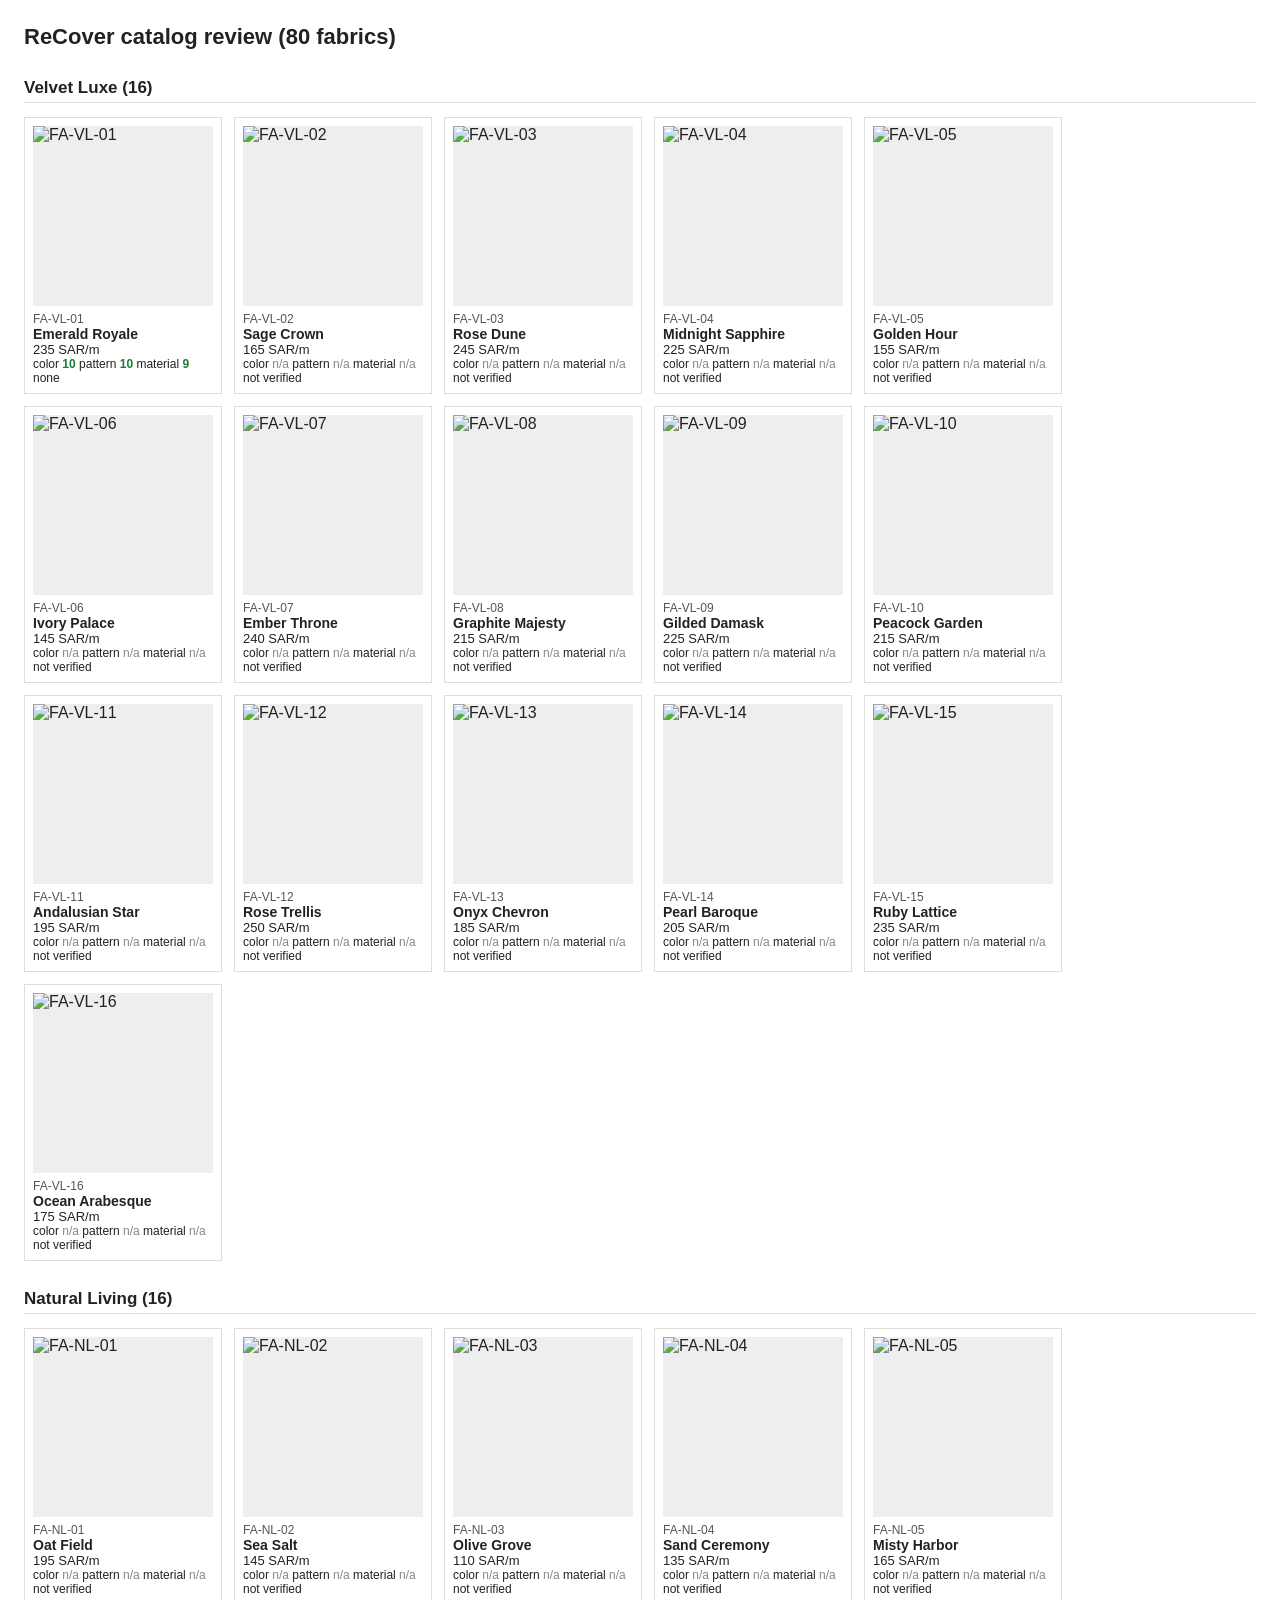
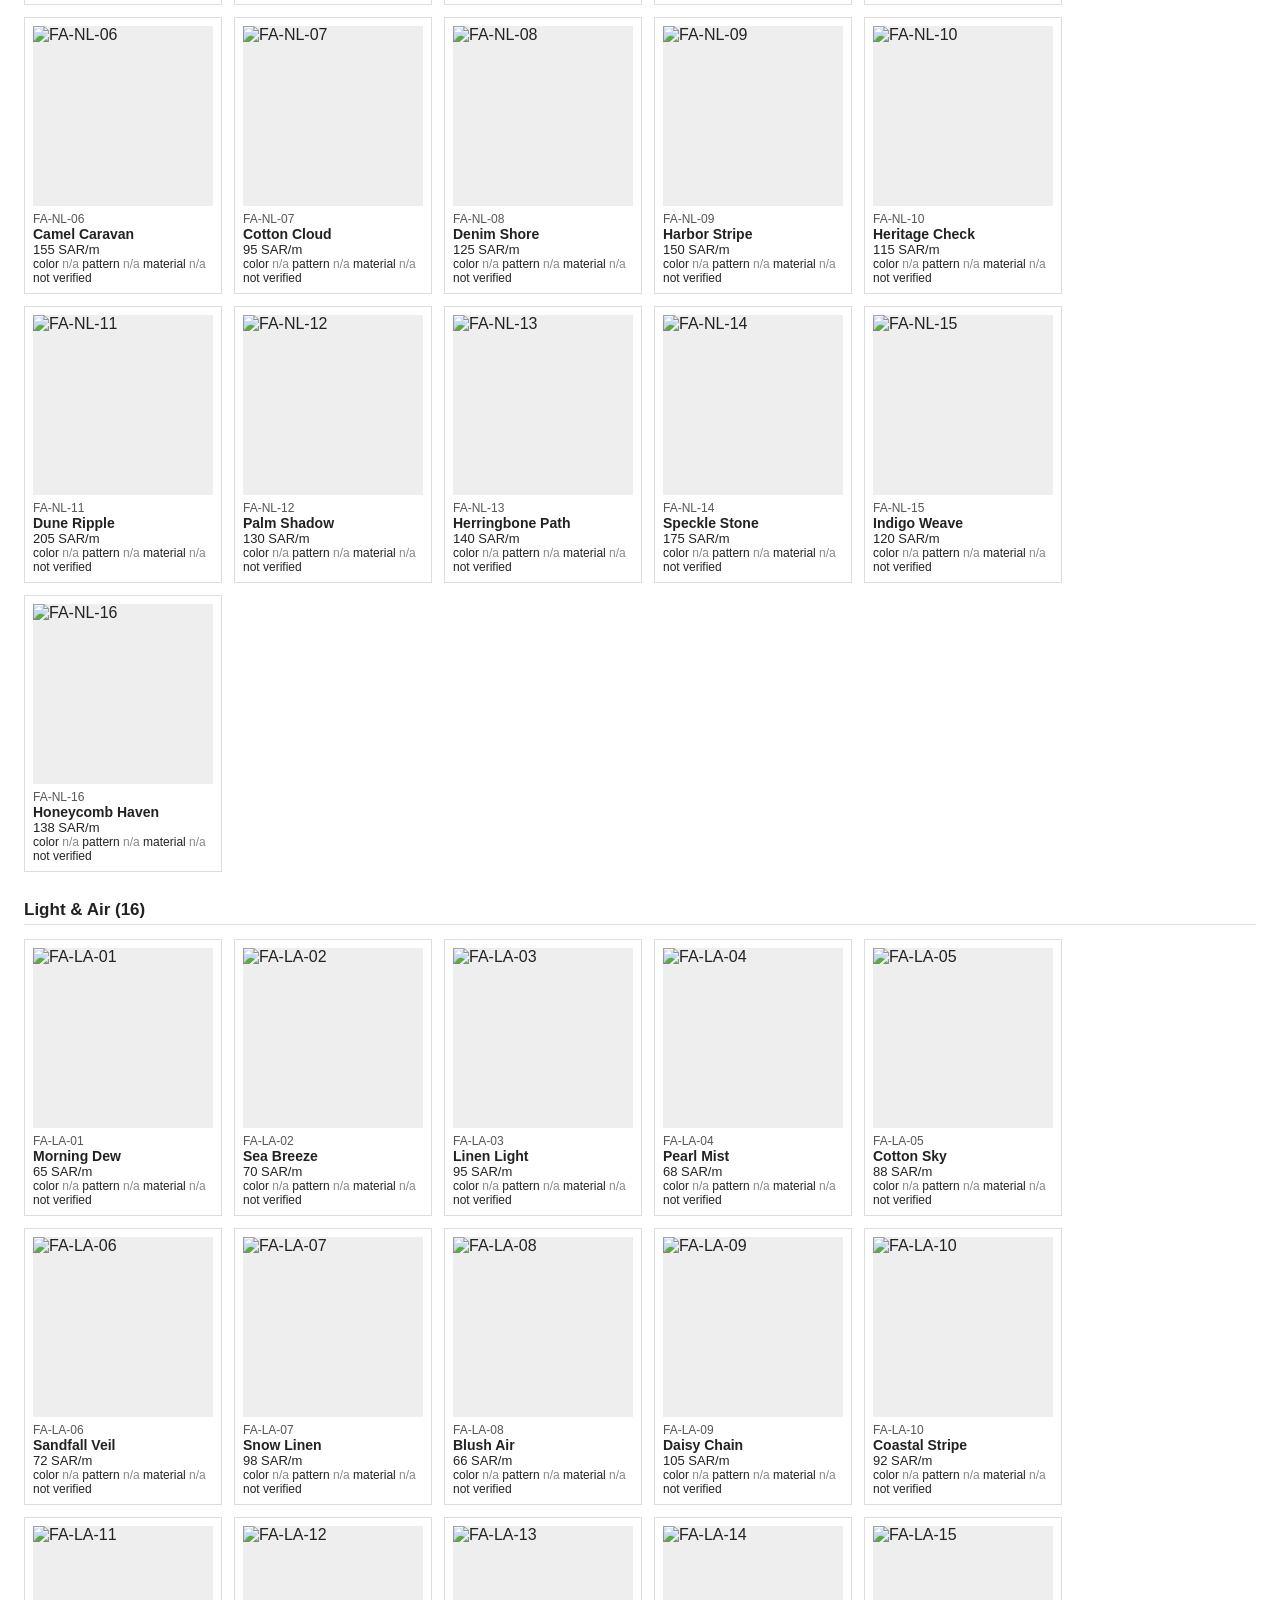
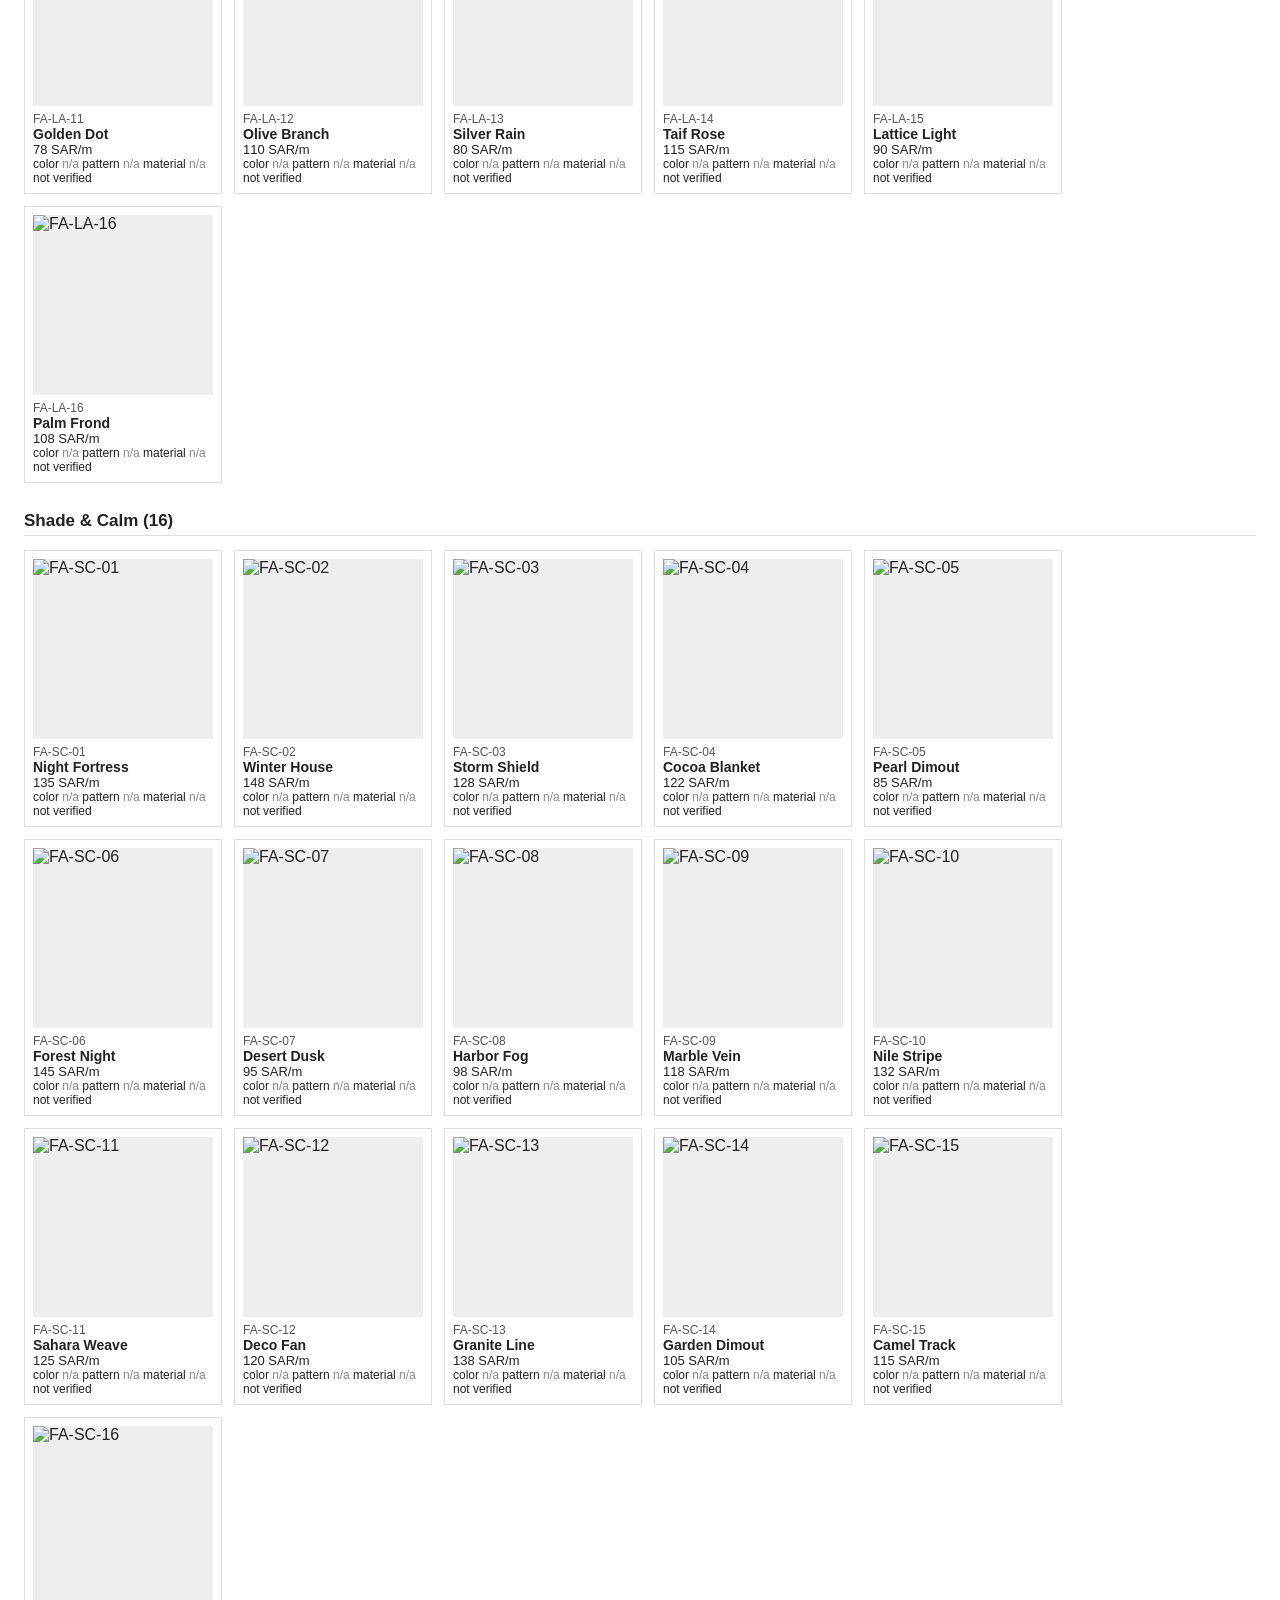
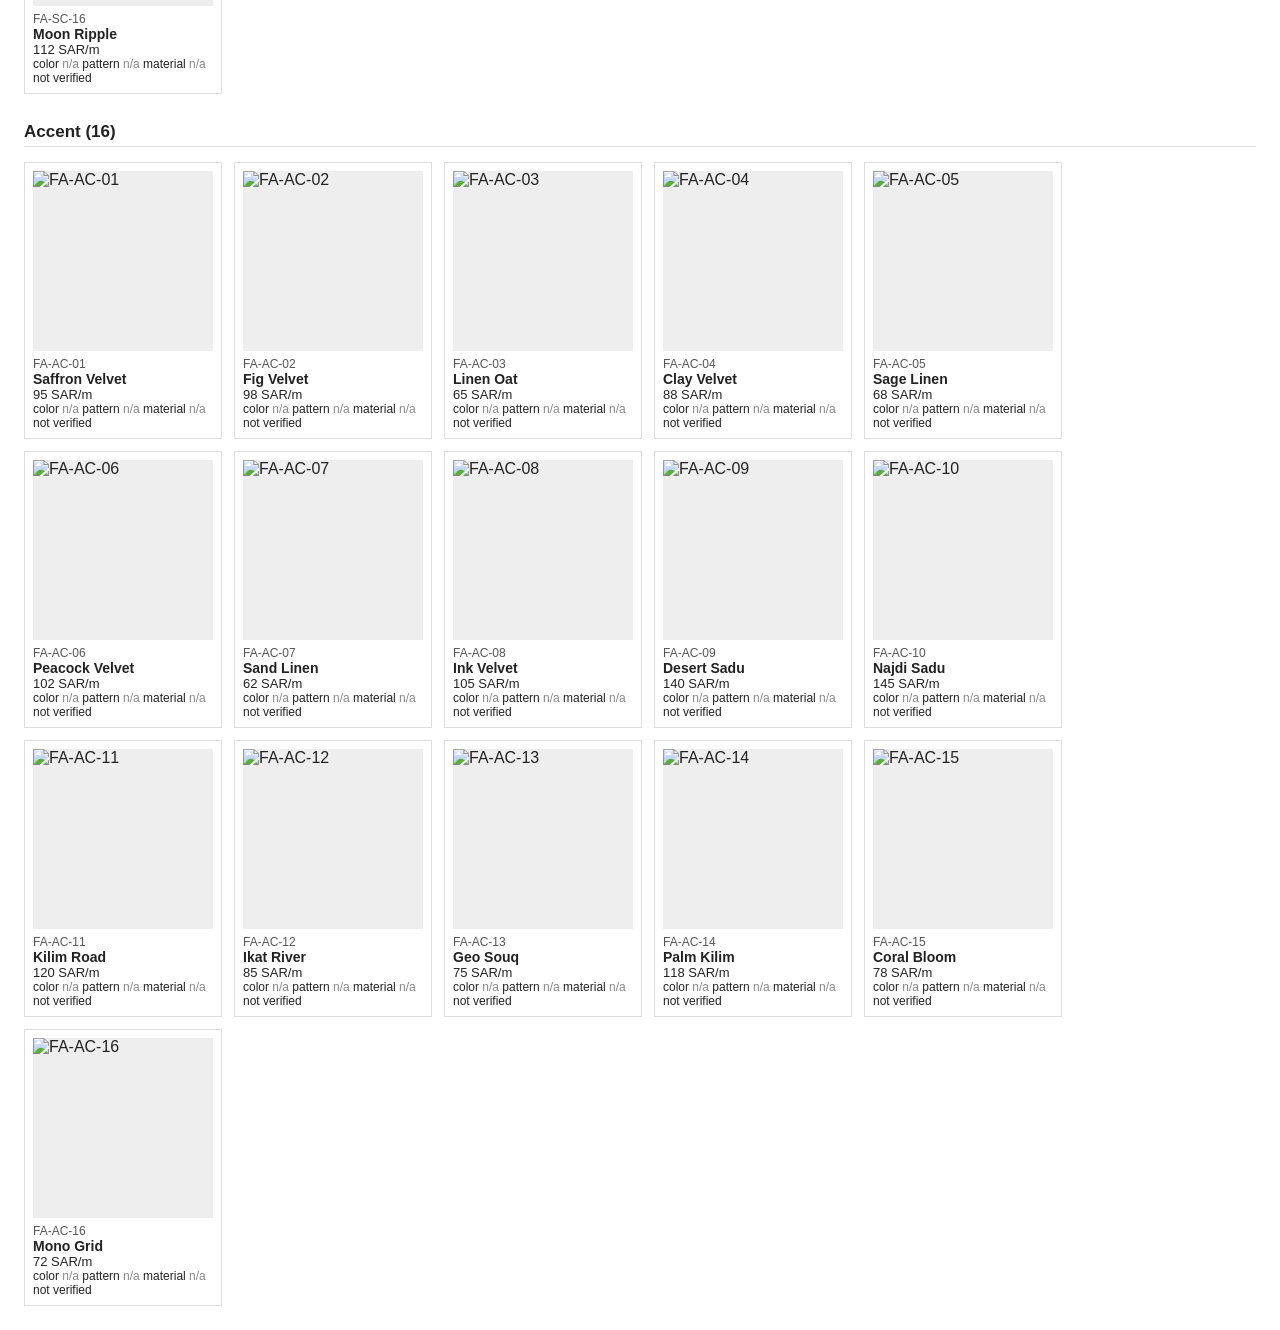
==== data/contact_sheet.html @ 7e156395 "Link catalog images, add verifier and contact sheet" ====
<!DOCTYPE html>
<html lang="en">
<head>
<meta charset="utf-8">
<title>ReCover catalog review</title>
<style>
body{font-family:-apple-system,Segoe UI,Helvetica,Arial,sans-serif;margin:24px;color:#222;background:#fff}
h1{font-size:22px}h2{font-size:17px;margin-top:28px;border-bottom:1px solid #ddd;padding-bottom:4px}
.grid{display:flex;flex-wrap:wrap;gap:12px}
.card{width:180px;border:1px solid #ddd;padding:8px}
.card img{width:100%;aspect-ratio:1;object-fit:cover;display:block;background:#eee}
.code{font-size:12px;color:#555;margin-top:6px}
.name{font-size:14px;font-weight:600}
.price{font-size:13px}
.scores{font-size:12px}
.ok{color:#1a7f37;font-weight:700}
.low{color:#b42318;font-weight:700}
.na{color:#888}
</style>
</head>
<body>
<h1>ReCover catalog review (80 fabrics)</h1>
<h2>Velvet Luxe (16)</h2>
<div class="grid">
<div class="card"><img src="catalog/FA-VL-01.jpg" alt="FA-VL-01" loading="lazy"><div class="code">FA-VL-01</div><div class="name">Emerald Royale</div><div class="price">235 SAR/m</div><div class="scores">color <span class="ok">10</span> pattern <span class="ok">10</span> material <span class="ok">9</span></div><div class="scores">none</div></div>
<div class="card"><img src="catalog/FA-VL-02.jpg" alt="FA-VL-02" loading="lazy"><div class="code">FA-VL-02</div><div class="name">Sage Crown</div><div class="price">165 SAR/m</div><div class="scores">color <span class="na">n/a</span> pattern <span class="na">n/a</span> material <span class="na">n/a</span></div><div class="scores">not verified</div></div>
<div class="card"><img src="catalog/FA-VL-03.jpg" alt="FA-VL-03" loading="lazy"><div class="code">FA-VL-03</div><div class="name">Rose Dune</div><div class="price">245 SAR/m</div><div class="scores">color <span class="na">n/a</span> pattern <span class="na">n/a</span> material <span class="na">n/a</span></div><div class="scores">not verified</div></div>
<div class="card"><img src="catalog/FA-VL-04.jpg" alt="FA-VL-04" loading="lazy"><div class="code">FA-VL-04</div><div class="name">Midnight Sapphire</div><div class="price">225 SAR/m</div><div class="scores">color <span class="na">n/a</span> pattern <span class="na">n/a</span> material <span class="na">n/a</span></div><div class="scores">not verified</div></div>
<div class="card"><img src="catalog/FA-VL-05.jpg" alt="FA-VL-05" loading="lazy"><div class="code">FA-VL-05</div><div class="name">Golden Hour</div><div class="price">155 SAR/m</div><div class="scores">color <span class="na">n/a</span> pattern <span class="na">n/a</span> material <span class="na">n/a</span></div><div class="scores">not verified</div></div>
<div class="card"><img src="catalog/FA-VL-06.jpg" alt="FA-VL-06" loading="lazy"><div class="code">FA-VL-06</div><div class="name">Ivory Palace</div><div class="price">145 SAR/m</div><div class="scores">color <span class="na">n/a</span> pattern <span class="na">n/a</span> material <span class="na">n/a</span></div><div class="scores">not verified</div></div>
<div class="card"><img src="catalog/FA-VL-07.jpg" alt="FA-VL-07" loading="lazy"><div class="code">FA-VL-07</div><div class="name">Ember Throne</div><div class="price">240 SAR/m</div><div class="scores">color <span class="na">n/a</span> pattern <span class="na">n/a</span> material <span class="na">n/a</span></div><div class="scores">not verified</div></div>
<div class="card"><img src="catalog/FA-VL-08.jpg" alt="FA-VL-08" loading="lazy"><div class="code">FA-VL-08</div><div class="name">Graphite Majesty</div><div class="price">215 SAR/m</div><div class="scores">color <span class="na">n/a</span> pattern <span class="na">n/a</span> material <span class="na">n/a</span></div><div class="scores">not verified</div></div>
<div class="card"><img src="catalog/FA-VL-09.jpg" alt="FA-VL-09" loading="lazy"><div class="code">FA-VL-09</div><div class="name">Gilded Damask</div><div class="price">225 SAR/m</div><div class="scores">color <span class="na">n/a</span> pattern <span class="na">n/a</span> material <span class="na">n/a</span></div><div class="scores">not verified</div></div>
<div class="card"><img src="catalog/FA-VL-10.jpg" alt="FA-VL-10" loading="lazy"><div class="code">FA-VL-10</div><div class="name">Peacock Garden</div><div class="price">215 SAR/m</div><div class="scores">color <span class="na">n/a</span> pattern <span class="na">n/a</span> material <span class="na">n/a</span></div><div class="scores">not verified</div></div>
<div class="card"><img src="catalog/FA-VL-11.jpg" alt="FA-VL-11" loading="lazy"><div class="code">FA-VL-11</div><div class="name">Andalusian Star</div><div class="price">195 SAR/m</div><div class="scores">color <span class="na">n/a</span> pattern <span class="na">n/a</span> material <span class="na">n/a</span></div><div class="scores">not verified</div></div>
<div class="card"><img src="catalog/FA-VL-12.jpg" alt="FA-VL-12" loading="lazy"><div class="code">FA-VL-12</div><div class="name">Rose Trellis</div><div class="price">250 SAR/m</div><div class="scores">color <span class="na">n/a</span> pattern <span class="na">n/a</span> material <span class="na">n/a</span></div><div class="scores">not verified</div></div>
<div class="card"><img src="catalog/FA-VL-13.jpg" alt="FA-VL-13" loading="lazy"><div class="code">FA-VL-13</div><div class="name">Onyx Chevron</div><div class="price">185 SAR/m</div><div class="scores">color <span class="na">n/a</span> pattern <span class="na">n/a</span> material <span class="na">n/a</span></div><div class="scores">not verified</div></div>
<div class="card"><img src="catalog/FA-VL-14.jpg" alt="FA-VL-14" loading="lazy"><div class="code">FA-VL-14</div><div class="name">Pearl Baroque</div><div class="price">205 SAR/m</div><div class="scores">color <span class="na">n/a</span> pattern <span class="na">n/a</span> material <span class="na">n/a</span></div><div class="scores">not verified</div></div>
<div class="card"><img src="catalog/FA-VL-15.jpg" alt="FA-VL-15" loading="lazy"><div class="code">FA-VL-15</div><div class="name">Ruby Lattice</div><div class="price">235 SAR/m</div><div class="scores">color <span class="na">n/a</span> pattern <span class="na">n/a</span> material <span class="na">n/a</span></div><div class="scores">not verified</div></div>
<div class="card"><img src="catalog/FA-VL-16.jpg" alt="FA-VL-16" loading="lazy"><div class="code">FA-VL-16</div><div class="name">Ocean Arabesque</div><div class="price">175 SAR/m</div><div class="scores">color <span class="na">n/a</span> pattern <span class="na">n/a</span> material <span class="na">n/a</span></div><div class="scores">not verified</div></div>
</div>
<h2>Natural Living (16)</h2>
<div class="grid">
<div class="card"><img src="catalog/FA-NL-01.jpg" alt="FA-NL-01" loading="lazy"><div class="code">FA-NL-01</div><div class="name">Oat Field</div><div class="price">195 SAR/m</div><div class="scores">color <span class="na">n/a</span> pattern <span class="na">n/a</span> material <span class="na">n/a</span></div><div class="scores">not verified</div></div>
<div class="card"><img src="catalog/FA-NL-02.jpg" alt="FA-NL-02" loading="lazy"><div class="code">FA-NL-02</div><div class="name">Sea Salt</div><div class="price">145 SAR/m</div><div class="scores">color <span class="na">n/a</span> pattern <span class="na">n/a</span> material <span class="na">n/a</span></div><div class="scores">not verified</div></div>
<div class="card"><img src="catalog/FA-NL-03.jpg" alt="FA-NL-03" loading="lazy"><div class="code">FA-NL-03</div><div class="name">Olive Grove</div><div class="price">110 SAR/m</div><div class="scores">color <span class="na">n/a</span> pattern <span class="na">n/a</span> material <span class="na">n/a</span></div><div class="scores">not verified</div></div>
<div class="card"><img src="catalog/FA-NL-04.jpg" alt="FA-NL-04" loading="lazy"><div class="code">FA-NL-04</div><div class="name">Sand Ceremony</div><div class="price">135 SAR/m</div><div class="scores">color <span class="na">n/a</span> pattern <span class="na">n/a</span> material <span class="na">n/a</span></div><div class="scores">not verified</div></div>
<div class="card"><img src="catalog/FA-NL-05.jpg" alt="FA-NL-05" loading="lazy"><div class="code">FA-NL-05</div><div class="name">Misty Harbor</div><div class="price">165 SAR/m</div><div class="scores">color <span class="na">n/a</span> pattern <span class="na">n/a</span> material <span class="na">n/a</span></div><div class="scores">not verified</div></div>
<div class="card"><img src="catalog/FA-NL-06.jpg" alt="FA-NL-06" loading="lazy"><div class="code">FA-NL-06</div><div class="name">Camel Caravan</div><div class="price">155 SAR/m</div><div class="scores">color <span class="na">n/a</span> pattern <span class="na">n/a</span> material <span class="na">n/a</span></div><div class="scores">not verified</div></div>
<div class="card"><img src="catalog/FA-NL-07.jpg" alt="FA-NL-07" loading="lazy"><div class="code">FA-NL-07</div><div class="name">Cotton Cloud</div><div class="price">95 SAR/m</div><div class="scores">color <span class="na">n/a</span> pattern <span class="na">n/a</span> material <span class="na">n/a</span></div><div class="scores">not verified</div></div>
<div class="card"><img src="catalog/FA-NL-08.jpg" alt="FA-NL-08" loading="lazy"><div class="code">FA-NL-08</div><div class="name">Denim Shore</div><div class="price">125 SAR/m</div><div class="scores">color <span class="na">n/a</span> pattern <span class="na">n/a</span> material <span class="na">n/a</span></div><div class="scores">not verified</div></div>
<div class="card"><img src="catalog/FA-NL-09.jpg" alt="FA-NL-09" loading="lazy"><div class="code">FA-NL-09</div><div class="name">Harbor Stripe</div><div class="price">150 SAR/m</div><div class="scores">color <span class="na">n/a</span> pattern <span class="na">n/a</span> material <span class="na">n/a</span></div><div class="scores">not verified</div></div>
<div class="card"><img src="catalog/FA-NL-10.jpg" alt="FA-NL-10" loading="lazy"><div class="code">FA-NL-10</div><div class="name">Heritage Check</div><div class="price">115 SAR/m</div><div class="scores">color <span class="na">n/a</span> pattern <span class="na">n/a</span> material <span class="na">n/a</span></div><div class="scores">not verified</div></div>
<div class="card"><img src="catalog/FA-NL-11.jpg" alt="FA-NL-11" loading="lazy"><div class="code">FA-NL-11</div><div class="name">Dune Ripple</div><div class="price">205 SAR/m</div><div class="scores">color <span class="na">n/a</span> pattern <span class="na">n/a</span> material <span class="na">n/a</span></div><div class="scores">not verified</div></div>
<div class="card"><img src="catalog/FA-NL-12.jpg" alt="FA-NL-12" loading="lazy"><div class="code">FA-NL-12</div><div class="name">Palm Shadow</div><div class="price">130 SAR/m</div><div class="scores">color <span class="na">n/a</span> pattern <span class="na">n/a</span> material <span class="na">n/a</span></div><div class="scores">not verified</div></div>
<div class="card"><img src="catalog/FA-NL-13.jpg" alt="FA-NL-13" loading="lazy"><div class="code">FA-NL-13</div><div class="name">Herringbone Path</div><div class="price">140 SAR/m</div><div class="scores">color <span class="na">n/a</span> pattern <span class="na">n/a</span> material <span class="na">n/a</span></div><div class="scores">not verified</div></div>
<div class="card"><img src="catalog/FA-NL-14.jpg" alt="FA-NL-14" loading="lazy"><div class="code">FA-NL-14</div><div class="name">Speckle Stone</div><div class="price">175 SAR/m</div><div class="scores">color <span class="na">n/a</span> pattern <span class="na">n/a</span> material <span class="na">n/a</span></div><div class="scores">not verified</div></div>
<div class="card"><img src="catalog/FA-NL-15.jpg" alt="FA-NL-15" loading="lazy"><div class="code">FA-NL-15</div><div class="name">Indigo Weave</div><div class="price">120 SAR/m</div><div class="scores">color <span class="na">n/a</span> pattern <span class="na">n/a</span> material <span class="na">n/a</span></div><div class="scores">not verified</div></div>
<div class="card"><img src="catalog/FA-NL-16.jpg" alt="FA-NL-16" loading="lazy"><div class="code">FA-NL-16</div><div class="name">Honeycomb Haven</div><div class="price">138 SAR/m</div><div class="scores">color <span class="na">n/a</span> pattern <span class="na">n/a</span> material <span class="na">n/a</span></div><div class="scores">not verified</div></div>
</div>
<h2>Light &amp; Air (16)</h2>
<div class="grid">
<div class="card"><img src="catalog/FA-LA-01.jpg" alt="FA-LA-01" loading="lazy"><div class="code">FA-LA-01</div><div class="name">Morning Dew</div><div class="price">65 SAR/m</div><div class="scores">color <span class="na">n/a</span> pattern <span class="na">n/a</span> material <span class="na">n/a</span></div><div class="scores">not verified</div></div>
<div class="card"><img src="catalog/FA-LA-02.jpg" alt="FA-LA-02" loading="lazy"><div class="code">FA-LA-02</div><div class="name">Sea Breeze</div><div class="price">70 SAR/m</div><div class="scores">color <span class="na">n/a</span> pattern <span class="na">n/a</span> material <span class="na">n/a</span></div><div class="scores">not verified</div></div>
<div class="card"><img src="catalog/FA-LA-03.jpg" alt="FA-LA-03" loading="lazy"><div class="code">FA-LA-03</div><div class="name">Linen Light</div><div class="price">95 SAR/m</div><div class="scores">color <span class="na">n/a</span> pattern <span class="na">n/a</span> material <span class="na">n/a</span></div><div class="scores">not verified</div></div>
<div class="card"><img src="catalog/FA-LA-04.jpg" alt="FA-LA-04" loading="lazy"><div class="code">FA-LA-04</div><div class="name">Pearl Mist</div><div class="price">68 SAR/m</div><div class="scores">color <span class="na">n/a</span> pattern <span class="na">n/a</span> material <span class="na">n/a</span></div><div class="scores">not verified</div></div>
<div class="card"><img src="catalog/FA-LA-05.jpg" alt="FA-LA-05" loading="lazy"><div class="code">FA-LA-05</div><div class="name">Cotton Sky</div><div class="price">88 SAR/m</div><div class="scores">color <span class="na">n/a</span> pattern <span class="na">n/a</span> material <span class="na">n/a</span></div><div class="scores">not verified</div></div>
<div class="card"><img src="catalog/FA-LA-06.jpg" alt="FA-LA-06" loading="lazy"><div class="code">FA-LA-06</div><div class="name">Sandfall Veil</div><div class="price">72 SAR/m</div><div class="scores">color <span class="na">n/a</span> pattern <span class="na">n/a</span> material <span class="na">n/a</span></div><div class="scores">not verified</div></div>
<div class="card"><img src="catalog/FA-LA-07.jpg" alt="FA-LA-07" loading="lazy"><div class="code">FA-LA-07</div><div class="name">Snow Linen</div><div class="price">98 SAR/m</div><div class="scores">color <span class="na">n/a</span> pattern <span class="na">n/a</span> material <span class="na">n/a</span></div><div class="scores">not verified</div></div>
<div class="card"><img src="catalog/FA-LA-08.jpg" alt="FA-LA-08" loading="lazy"><div class="code">FA-LA-08</div><div class="name">Blush Air</div><div class="price">66 SAR/m</div><div class="scores">color <span class="na">n/a</span> pattern <span class="na">n/a</span> material <span class="na">n/a</span></div><div class="scores">not verified</div></div>
<div class="card"><img src="catalog/FA-LA-09.jpg" alt="FA-LA-09" loading="lazy"><div class="code">FA-LA-09</div><div class="name">Daisy Chain</div><div class="price">105 SAR/m</div><div class="scores">color <span class="na">n/a</span> pattern <span class="na">n/a</span> material <span class="na">n/a</span></div><div class="scores">not verified</div></div>
<div class="card"><img src="catalog/FA-LA-10.jpg" alt="FA-LA-10" loading="lazy"><div class="code">FA-LA-10</div><div class="name">Coastal Stripe</div><div class="price">92 SAR/m</div><div class="scores">color <span class="na">n/a</span> pattern <span class="na">n/a</span> material <span class="na">n/a</span></div><div class="scores">not verified</div></div>
<div class="card"><img src="catalog/FA-LA-11.jpg" alt="FA-LA-11" loading="lazy"><div class="code">FA-LA-11</div><div class="name">Golden Dot</div><div class="price">78 SAR/m</div><div class="scores">color <span class="na">n/a</span> pattern <span class="na">n/a</span> material <span class="na">n/a</span></div><div class="scores">not verified</div></div>
<div class="card"><img src="catalog/FA-LA-12.jpg" alt="FA-LA-12" loading="lazy"><div class="code">FA-LA-12</div><div class="name">Olive Branch</div><div class="price">110 SAR/m</div><div class="scores">color <span class="na">n/a</span> pattern <span class="na">n/a</span> material <span class="na">n/a</span></div><div class="scores">not verified</div></div>
<div class="card"><img src="catalog/FA-LA-13.jpg" alt="FA-LA-13" loading="lazy"><div class="code">FA-LA-13</div><div class="name">Silver Rain</div><div class="price">80 SAR/m</div><div class="scores">color <span class="na">n/a</span> pattern <span class="na">n/a</span> material <span class="na">n/a</span></div><div class="scores">not verified</div></div>
<div class="card"><img src="catalog/FA-LA-14.jpg" alt="FA-LA-14" loading="lazy"><div class="code">FA-LA-14</div><div class="name">Taif Rose</div><div class="price">115 SAR/m</div><div class="scores">color <span class="na">n/a</span> pattern <span class="na">n/a</span> material <span class="na">n/a</span></div><div class="scores">not verified</div></div>
<div class="card"><img src="catalog/FA-LA-15.jpg" alt="FA-LA-15" loading="lazy"><div class="code">FA-LA-15</div><div class="name">Lattice Light</div><div class="price">90 SAR/m</div><div class="scores">color <span class="na">n/a</span> pattern <span class="na">n/a</span> material <span class="na">n/a</span></div><div class="scores">not verified</div></div>
<div class="card"><img src="catalog/FA-LA-16.jpg" alt="FA-LA-16" loading="lazy"><div class="code">FA-LA-16</div><div class="name">Palm Frond</div><div class="price">108 SAR/m</div><div class="scores">color <span class="na">n/a</span> pattern <span class="na">n/a</span> material <span class="na">n/a</span></div><div class="scores">not verified</div></div>
</div>
<h2>Shade &amp; Calm (16)</h2>
<div class="grid">
<div class="card"><img src="catalog/FA-SC-01.jpg" alt="FA-SC-01" loading="lazy"><div class="code">FA-SC-01</div><div class="name">Night Fortress</div><div class="price">135 SAR/m</div><div class="scores">color <span class="na">n/a</span> pattern <span class="na">n/a</span> material <span class="na">n/a</span></div><div class="scores">not verified</div></div>
<div class="card"><img src="catalog/FA-SC-02.jpg" alt="FA-SC-02" loading="lazy"><div class="code">FA-SC-02</div><div class="name">Winter House</div><div class="price">148 SAR/m</div><div class="scores">color <span class="na">n/a</span> pattern <span class="na">n/a</span> material <span class="na">n/a</span></div><div class="scores">not verified</div></div>
<div class="card"><img src="catalog/FA-SC-03.jpg" alt="FA-SC-03" loading="lazy"><div class="code">FA-SC-03</div><div class="name">Storm Shield</div><div class="price">128 SAR/m</div><div class="scores">color <span class="na">n/a</span> pattern <span class="na">n/a</span> material <span class="na">n/a</span></div><div class="scores">not verified</div></div>
<div class="card"><img src="catalog/FA-SC-04.jpg" alt="FA-SC-04" loading="lazy"><div class="code">FA-SC-04</div><div class="name">Cocoa Blanket</div><div class="price">122 SAR/m</div><div class="scores">color <span class="na">n/a</span> pattern <span class="na">n/a</span> material <span class="na">n/a</span></div><div class="scores">not verified</div></div>
<div class="card"><img src="catalog/FA-SC-05.jpg" alt="FA-SC-05" loading="lazy"><div class="code">FA-SC-05</div><div class="name">Pearl Dimout</div><div class="price">85 SAR/m</div><div class="scores">color <span class="na">n/a</span> pattern <span class="na">n/a</span> material <span class="na">n/a</span></div><div class="scores">not verified</div></div>
<div class="card"><img src="catalog/FA-SC-06.jpg" alt="FA-SC-06" loading="lazy"><div class="code">FA-SC-06</div><div class="name">Forest Night</div><div class="price">145 SAR/m</div><div class="scores">color <span class="na">n/a</span> pattern <span class="na">n/a</span> material <span class="na">n/a</span></div><div class="scores">not verified</div></div>
<div class="card"><img src="catalog/FA-SC-07.jpg" alt="FA-SC-07" loading="lazy"><div class="code">FA-SC-07</div><div class="name">Desert Dusk</div><div class="price">95 SAR/m</div><div class="scores">color <span class="na">n/a</span> pattern <span class="na">n/a</span> material <span class="na">n/a</span></div><div class="scores">not verified</div></div>
<div class="card"><img src="catalog/FA-SC-08.jpg" alt="FA-SC-08" loading="lazy"><div class="code">FA-SC-08</div><div class="name">Harbor Fog</div><div class="price">98 SAR/m</div><div class="scores">color <span class="na">n/a</span> pattern <span class="na">n/a</span> material <span class="na">n/a</span></div><div class="scores">not verified</div></div>
<div class="card"><img src="catalog/FA-SC-09.jpg" alt="FA-SC-09" loading="lazy"><div class="code">FA-SC-09</div><div class="name">Marble Vein</div><div class="price">118 SAR/m</div><div class="scores">color <span class="na">n/a</span> pattern <span class="na">n/a</span> material <span class="na">n/a</span></div><div class="scores">not verified</div></div>
<div class="card"><img src="catalog/FA-SC-10.jpg" alt="FA-SC-10" loading="lazy"><div class="code">FA-SC-10</div><div class="name">Nile Stripe</div><div class="price">132 SAR/m</div><div class="scores">color <span class="na">n/a</span> pattern <span class="na">n/a</span> material <span class="na">n/a</span></div><div class="scores">not verified</div></div>
<div class="card"><img src="catalog/FA-SC-11.jpg" alt="FA-SC-11" loading="lazy"><div class="code">FA-SC-11</div><div class="name">Sahara Weave</div><div class="price">125 SAR/m</div><div class="scores">color <span class="na">n/a</span> pattern <span class="na">n/a</span> material <span class="na">n/a</span></div><div class="scores">not verified</div></div>
<div class="card"><img src="catalog/FA-SC-12.jpg" alt="FA-SC-12" loading="lazy"><div class="code">FA-SC-12</div><div class="name">Deco Fan</div><div class="price">120 SAR/m</div><div class="scores">color <span class="na">n/a</span> pattern <span class="na">n/a</span> material <span class="na">n/a</span></div><div class="scores">not verified</div></div>
<div class="card"><img src="catalog/FA-SC-13.jpg" alt="FA-SC-13" loading="lazy"><div class="code">FA-SC-13</div><div class="name">Granite Line</div><div class="price">138 SAR/m</div><div class="scores">color <span class="na">n/a</span> pattern <span class="na">n/a</span> material <span class="na">n/a</span></div><div class="scores">not verified</div></div>
<div class="card"><img src="catalog/FA-SC-14.jpg" alt="FA-SC-14" loading="lazy"><div class="code">FA-SC-14</div><div class="name">Garden Dimout</div><div class="price">105 SAR/m</div><div class="scores">color <span class="na">n/a</span> pattern <span class="na">n/a</span> material <span class="na">n/a</span></div><div class="scores">not verified</div></div>
<div class="card"><img src="catalog/FA-SC-15.jpg" alt="FA-SC-15" loading="lazy"><div class="code">FA-SC-15</div><div class="name">Camel Track</div><div class="price">115 SAR/m</div><div class="scores">color <span class="na">n/a</span> pattern <span class="na">n/a</span> material <span class="na">n/a</span></div><div class="scores">not verified</div></div>
<div class="card"><img src="catalog/FA-SC-16.jpg" alt="FA-SC-16" loading="lazy"><div class="code">FA-SC-16</div><div class="name">Moon Ripple</div><div class="price">112 SAR/m</div><div class="scores">color <span class="na">n/a</span> pattern <span class="na">n/a</span> material <span class="na">n/a</span></div><div class="scores">not verified</div></div>
</div>
<h2>Accent (16)</h2>
<div class="grid">
<div class="card"><img src="catalog/FA-AC-01.jpg" alt="FA-AC-01" loading="lazy"><div class="code">FA-AC-01</div><div class="name">Saffron Velvet</div><div class="price">95 SAR/m</div><div class="scores">color <span class="na">n/a</span> pattern <span class="na">n/a</span> material <span class="na">n/a</span></div><div class="scores">not verified</div></div>
<div class="card"><img src="catalog/FA-AC-02.jpg" alt="FA-AC-02" loading="lazy"><div class="code">FA-AC-02</div><div class="name">Fig Velvet</div><div class="price">98 SAR/m</div><div class="scores">color <span class="na">n/a</span> pattern <span class="na">n/a</span> material <span class="na">n/a</span></div><div class="scores">not verified</div></div>
<div class="card"><img src="catalog/FA-AC-03.jpg" alt="FA-AC-03" loading="lazy"><div class="code">FA-AC-03</div><div class="name">Linen Oat</div><div class="price">65 SAR/m</div><div class="scores">color <span class="na">n/a</span> pattern <span class="na">n/a</span> material <span class="na">n/a</span></div><div class="scores">not verified</div></div>
<div class="card"><img src="catalog/FA-AC-04.jpg" alt="FA-AC-04" loading="lazy"><div class="code">FA-AC-04</div><div class="name">Clay Velvet</div><div class="price">88 SAR/m</div><div class="scores">color <span class="na">n/a</span> pattern <span class="na">n/a</span> material <span class="na">n/a</span></div><div class="scores">not verified</div></div>
<div class="card"><img src="catalog/FA-AC-05.jpg" alt="FA-AC-05" loading="lazy"><div class="code">FA-AC-05</div><div class="name">Sage Linen</div><div class="price">68 SAR/m</div><div class="scores">color <span class="na">n/a</span> pattern <span class="na">n/a</span> material <span class="na">n/a</span></div><div class="scores">not verified</div></div>
<div class="card"><img src="catalog/FA-AC-06.jpg" alt="FA-AC-06" loading="lazy"><div class="code">FA-AC-06</div><div class="name">Peacock Velvet</div><div class="price">102 SAR/m</div><div class="scores">color <span class="na">n/a</span> pattern <span class="na">n/a</span> material <span class="na">n/a</span></div><div class="scores">not verified</div></div>
<div class="card"><img src="catalog/FA-AC-07.jpg" alt="FA-AC-07" loading="lazy"><div class="code">FA-AC-07</div><div class="name">Sand Linen</div><div class="price">62 SAR/m</div><div class="scores">color <span class="na">n/a</span> pattern <span class="na">n/a</span> material <span class="na">n/a</span></div><div class="scores">not verified</div></div>
<div class="card"><img src="catalog/FA-AC-08.jpg" alt="FA-AC-08" loading="lazy"><div class="code">FA-AC-08</div><div class="name">Ink Velvet</div><div class="price">105 SAR/m</div><div class="scores">color <span class="na">n/a</span> pattern <span class="na">n/a</span> material <span class="na">n/a</span></div><div class="scores">not verified</div></div>
<div class="card"><img src="catalog/FA-AC-09.jpg" alt="FA-AC-09" loading="lazy"><div class="code">FA-AC-09</div><div class="name">Desert Sadu</div><div class="price">140 SAR/m</div><div class="scores">color <span class="na">n/a</span> pattern <span class="na">n/a</span> material <span class="na">n/a</span></div><div class="scores">not verified</div></div>
<div class="card"><img src="catalog/FA-AC-10.jpg" alt="FA-AC-10" loading="lazy"><div class="code">FA-AC-10</div><div class="name">Najdi Sadu</div><div class="price">145 SAR/m</div><div class="scores">color <span class="na">n/a</span> pattern <span class="na">n/a</span> material <span class="na">n/a</span></div><div class="scores">not verified</div></div>
<div class="card"><img src="catalog/FA-AC-11.jpg" alt="FA-AC-11" loading="lazy"><div class="code">FA-AC-11</div><div class="name">Kilim Road</div><div class="price">120 SAR/m</div><div class="scores">color <span class="na">n/a</span> pattern <span class="na">n/a</span> material <span class="na">n/a</span></div><div class="scores">not verified</div></div>
<div class="card"><img src="catalog/FA-AC-12.jpg" alt="FA-AC-12" loading="lazy"><div class="code">FA-AC-12</div><div class="name">Ikat River</div><div class="price">85 SAR/m</div><div class="scores">color <span class="na">n/a</span> pattern <span class="na">n/a</span> material <span class="na">n/a</span></div><div class="scores">not verified</div></div>
<div class="card"><img src="catalog/FA-AC-13.jpg" alt="FA-AC-13" loading="lazy"><div class="code">FA-AC-13</div><div class="name">Geo Souq</div><div class="price">75 SAR/m</div><div class="scores">color <span class="na">n/a</span> pattern <span class="na">n/a</span> material <span class="na">n/a</span></div><div class="scores">not verified</div></div>
<div class="card"><img src="catalog/FA-AC-14.jpg" alt="FA-AC-14" loading="lazy"><div class="code">FA-AC-14</div><div class="name">Palm Kilim</div><div class="price">118 SAR/m</div><div class="scores">color <span class="na">n/a</span> pattern <span class="na">n/a</span> material <span class="na">n/a</span></div><div class="scores">not verified</div></div>
<div class="card"><img src="catalog/FA-AC-15.jpg" alt="FA-AC-15" loading="lazy"><div class="code">FA-AC-15</div><div class="name">Coral Bloom</div><div class="price">78 SAR/m</div><div class="scores">color <span class="na">n/a</span> pattern <span class="na">n/a</span> material <span class="na">n/a</span></div><div class="scores">not verified</div></div>
<div class="card"><img src="catalog/FA-AC-16.jpg" alt="FA-AC-16" loading="lazy"><div class="code">FA-AC-16</div><div class="name">Mono Grid</div><div class="price">72 SAR/m</div><div class="scores">color <span class="na">n/a</span> pattern <span class="na">n/a</span> material <span class="na">n/a</span></div><div class="scores">not verified</div></div>
</div>
</body>
</html>
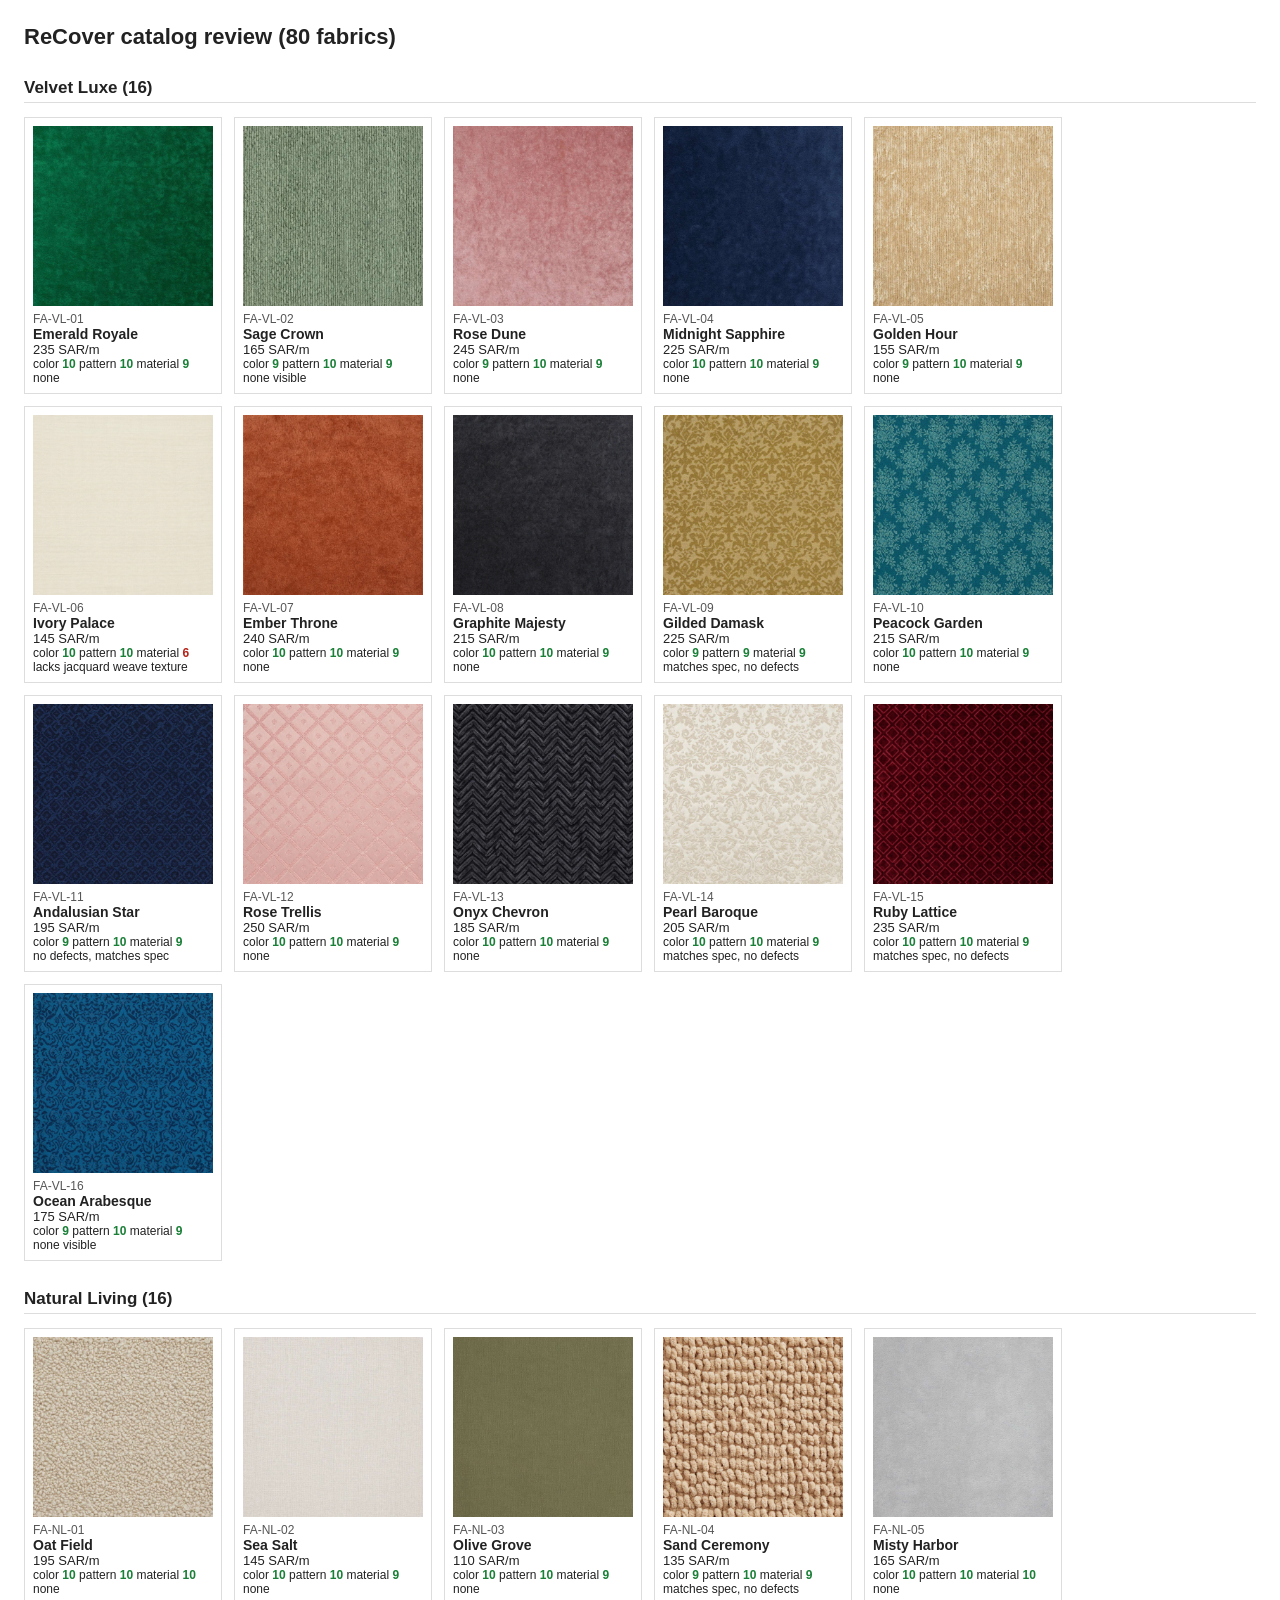
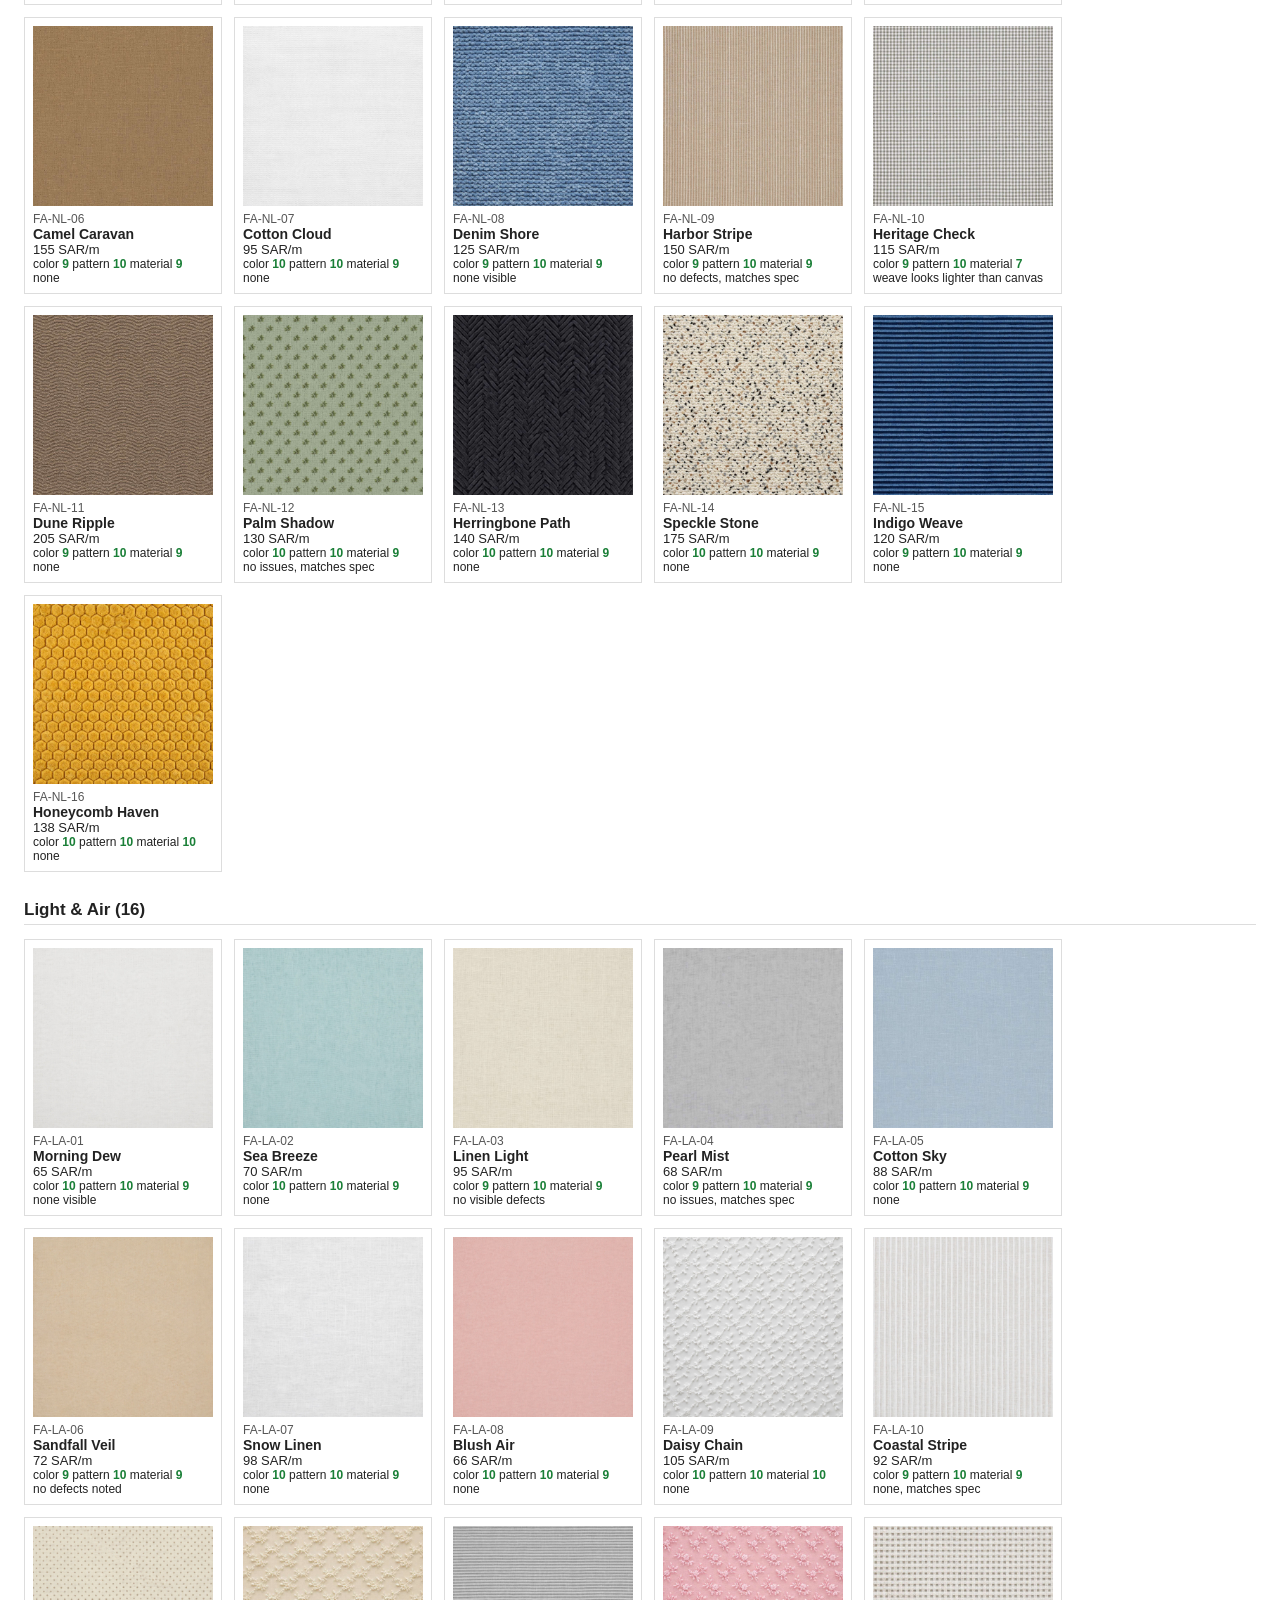
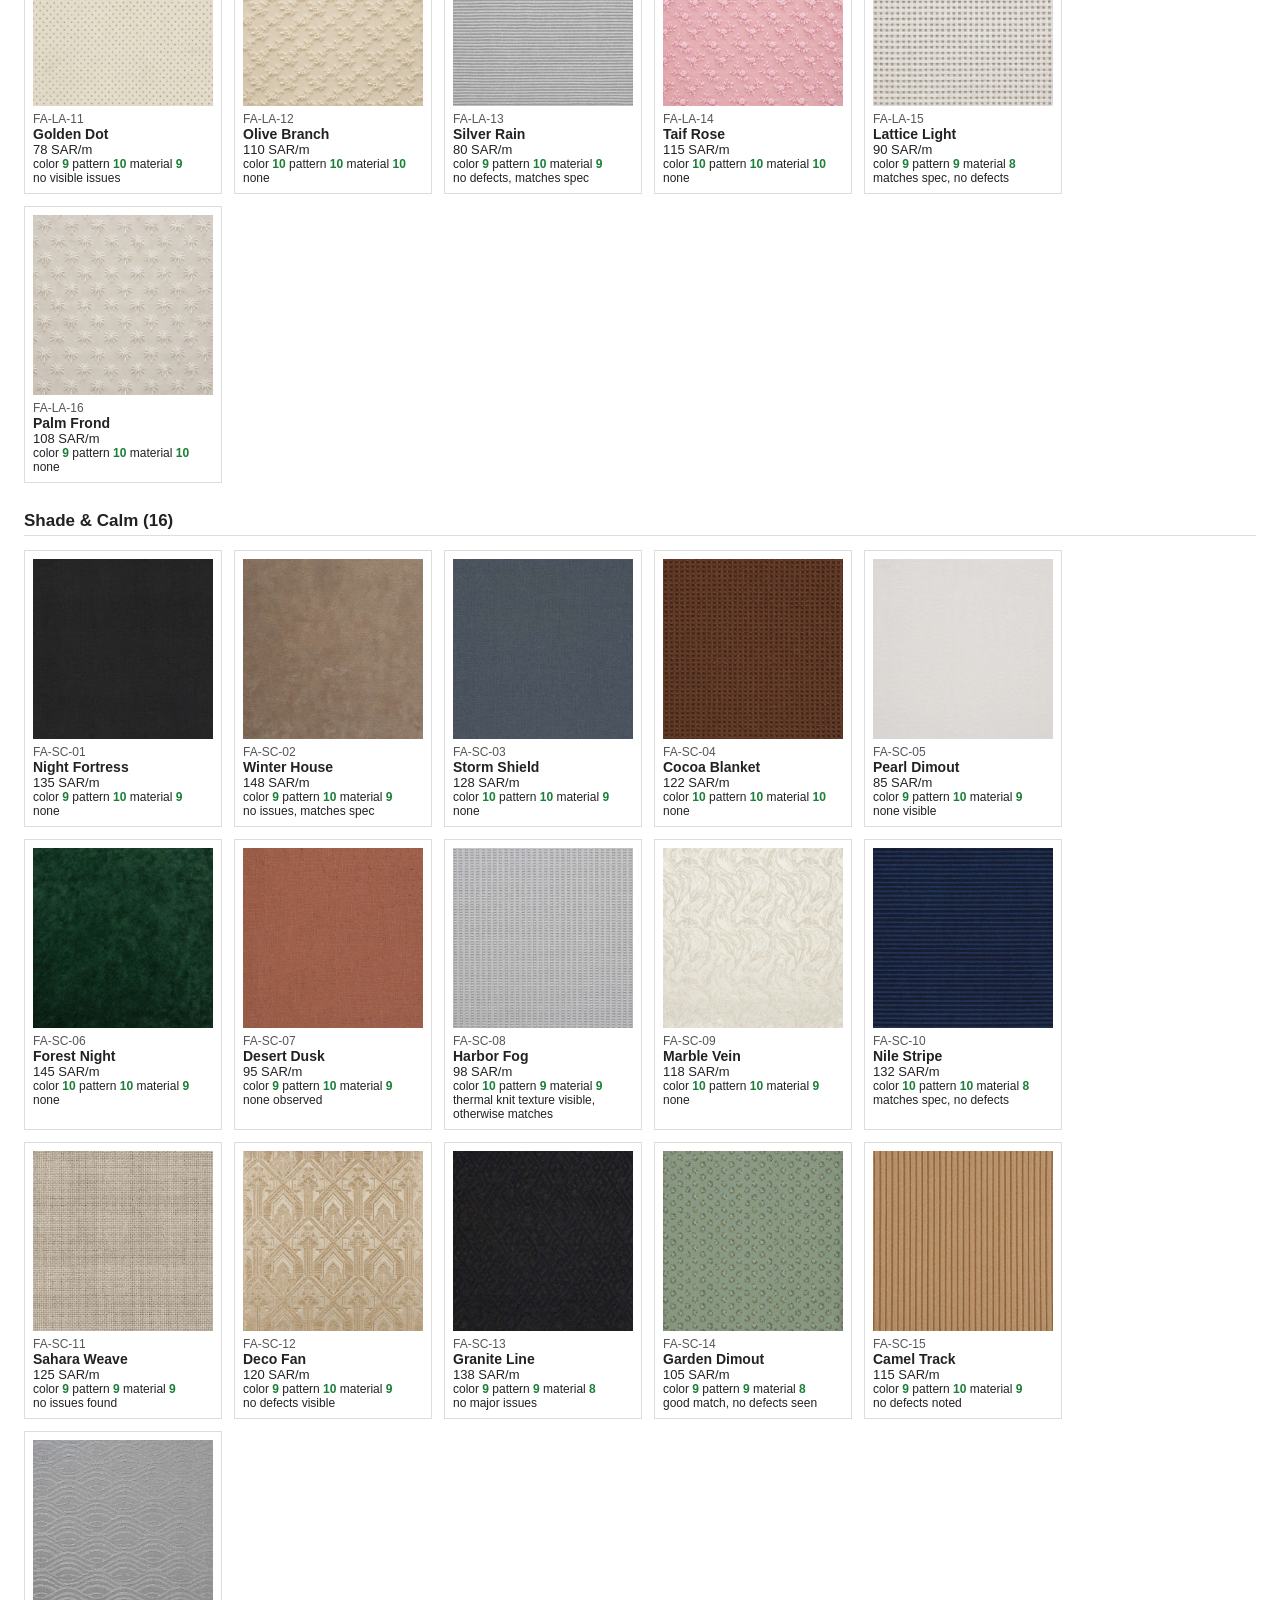
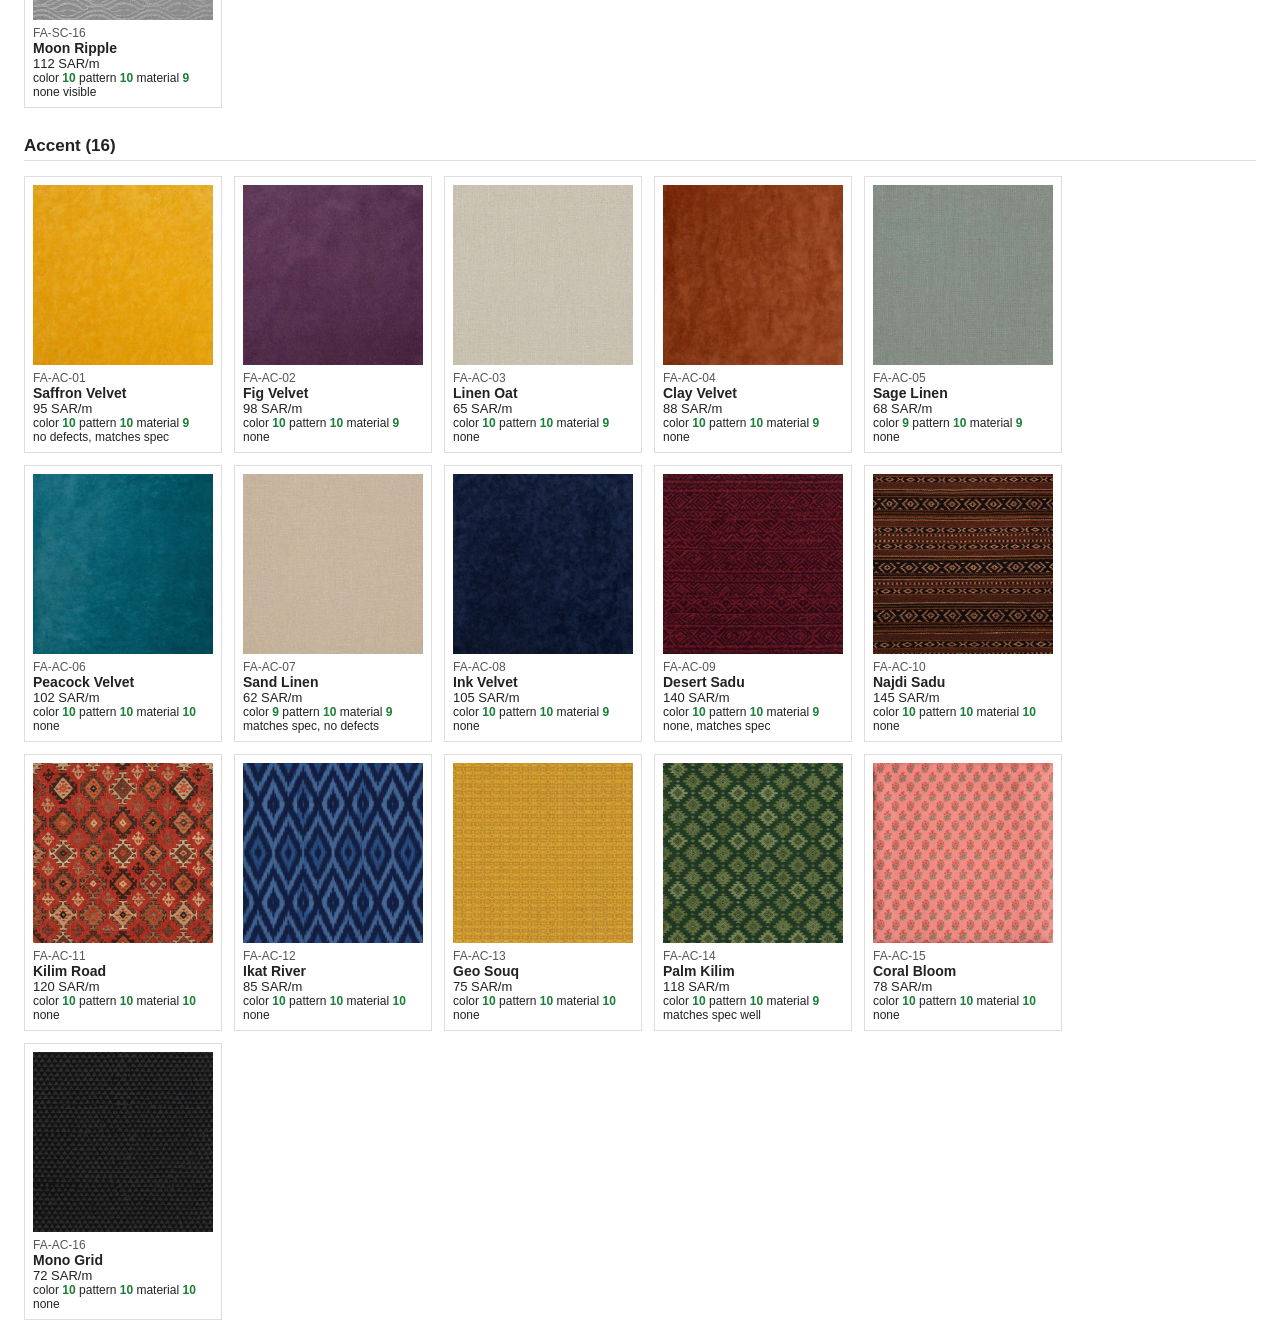
==== commit 5e55a35e: "Add self-correcting catalog loop" ====
--- a/data/contact_sheet.html
+++ b/data/contact_sheet.html
@@ -23,97 +23,97 @@
 <h2>Velvet Luxe (16)</h2>
 <div class="grid">
 <div class="card"><img src="catalog/FA-VL-01.jpg" alt="FA-VL-01" loading="lazy"><div class="code">FA-VL-01</div><div class="name">Emerald Royale</div><div class="price">235 SAR/m</div><div class="scores">color <span class="ok">10</span> pattern <span class="ok">10</span> material <span class="ok">9</span></div><div class="scores">none</div></div>
-<div class="card"><img src="catalog/FA-VL-02.jpg" alt="FA-VL-02" loading="lazy"><div class="code">FA-VL-02</div><div class="name">Sage Crown</div><div class="price">165 SAR/m</div><div class="scores">color <span class="na">n/a</span> pattern <span class="na">n/a</span> material <span class="na">n/a</span></div><div class="scores">not verified</div></div>
-<div class="card"><img src="catalog/FA-VL-03.jpg" alt="FA-VL-03" loading="lazy"><div class="code">FA-VL-03</div><div class="name">Rose Dune</div><div class="price">245 SAR/m</div><div class="scores">color <span class="na">n/a</span> pattern <span class="na">n/a</span> material <span class="na">n/a</span></div><div class="scores">not verified</div></div>
-<div class="card"><img src="catalog/FA-VL-04.jpg" alt="FA-VL-04" loading="lazy"><div class="code">FA-VL-04</div><div class="name">Midnight Sapphire</div><div class="price">225 SAR/m</div><div class="scores">color <span class="na">n/a</span> pattern <span class="na">n/a</span> material <span class="na">n/a</span></div><div class="scores">not verified</div></div>
-<div class="card"><img src="catalog/FA-VL-05.jpg" alt="FA-VL-05" loading="lazy"><div class="code">FA-VL-05</div><div class="name">Golden Hour</div><div class="price">155 SAR/m</div><div class="scores">color <span class="na">n/a</span> pattern <span class="na">n/a</span> material <span class="na">n/a</span></div><div class="scores">not verified</div></div>
-<div class="card"><img src="catalog/FA-VL-06.jpg" alt="FA-VL-06" loading="lazy"><div class="code">FA-VL-06</div><div class="name">Ivory Palace</div><div class="price">145 SAR/m</div><div class="scores">color <span class="na">n/a</span> pattern <span class="na">n/a</span> material <span class="na">n/a</span></div><div class="scores">not verified</div></div>
-<div class="card"><img src="catalog/FA-VL-07.jpg" alt="FA-VL-07" loading="lazy"><div class="code">FA-VL-07</div><div class="name">Ember Throne</div><div class="price">240 SAR/m</div><div class="scores">color <span class="na">n/a</span> pattern <span class="na">n/a</span> material <span class="na">n/a</span></div><div class="scores">not verified</div></div>
-<div class="card"><img src="catalog/FA-VL-08.jpg" alt="FA-VL-08" loading="lazy"><div class="code">FA-VL-08</div><div class="name">Graphite Majesty</div><div class="price">215 SAR/m</div><div class="scores">color <span class="na">n/a</span> pattern <span class="na">n/a</span> material <span class="na">n/a</span></div><div class="scores">not verified</div></div>
-<div class="card"><img src="catalog/FA-VL-09.jpg" alt="FA-VL-09" loading="lazy"><div class="code">FA-VL-09</div><div class="name">Gilded Damask</div><div class="price">225 SAR/m</div><div class="scores">color <span class="na">n/a</span> pattern <span class="na">n/a</span> material <span class="na">n/a</span></div><div class="scores">not verified</div></div>
-<div class="card"><img src="catalog/FA-VL-10.jpg" alt="FA-VL-10" loading="lazy"><div class="code">FA-VL-10</div><div class="name">Peacock Garden</div><div class="price">215 SAR/m</div><div class="scores">color <span class="na">n/a</span> pattern <span class="na">n/a</span> material <span class="na">n/a</span></div><div class="scores">not verified</div></div>
-<div class="card"><img src="catalog/FA-VL-11.jpg" alt="FA-VL-11" loading="lazy"><div class="code">FA-VL-11</div><div class="name">Andalusian Star</div><div class="price">195 SAR/m</div><div class="scores">color <span class="na">n/a</span> pattern <span class="na">n/a</span> material <span class="na">n/a</span></div><div class="scores">not verified</div></div>
-<div class="card"><img src="catalog/FA-VL-12.jpg" alt="FA-VL-12" loading="lazy"><div class="code">FA-VL-12</div><div class="name">Rose Trellis</div><div class="price">250 SAR/m</div><div class="scores">color <span class="na">n/a</span> pattern <span class="na">n/a</span> material <span class="na">n/a</span></div><div class="scores">not verified</div></div>
-<div class="card"><img src="catalog/FA-VL-13.jpg" alt="FA-VL-13" loading="lazy"><div class="code">FA-VL-13</div><div class="name">Onyx Chevron</div><div class="price">185 SAR/m</div><div class="scores">color <span class="na">n/a</span> pattern <span class="na">n/a</span> material <span class="na">n/a</span></div><div class="scores">not verified</div></div>
-<div class="card"><img src="catalog/FA-VL-14.jpg" alt="FA-VL-14" loading="lazy"><div class="code">FA-VL-14</div><div class="name">Pearl Baroque</div><div class="price">205 SAR/m</div><div class="scores">color <span class="na">n/a</span> pattern <span class="na">n/a</span> material <span class="na">n/a</span></div><div class="scores">not verified</div></div>
-<div class="card"><img src="catalog/FA-VL-15.jpg" alt="FA-VL-15" loading="lazy"><div class="code">FA-VL-15</div><div class="name">Ruby Lattice</div><div class="price">235 SAR/m</div><div class="scores">color <span class="na">n/a</span> pattern <span class="na">n/a</span> material <span class="na">n/a</span></div><div class="scores">not verified</div></div>
-<div class="card"><img src="catalog/FA-VL-16.jpg" alt="FA-VL-16" loading="lazy"><div class="code">FA-VL-16</div><div class="name">Ocean Arabesque</div><div class="price">175 SAR/m</div><div class="scores">color <span class="na">n/a</span> pattern <span class="na">n/a</span> material <span class="na">n/a</span></div><div class="scores">not verified</div></div>
+<div class="card"><img src="catalog/FA-VL-02.jpg" alt="FA-VL-02" loading="lazy"><div class="code">FA-VL-02</div><div class="name">Sage Crown</div><div class="price">165 SAR/m</div><div class="scores">color <span class="ok">9</span> pattern <span class="ok">10</span> material <span class="ok">9</span></div><div class="scores">none visible</div></div>
+<div class="card"><img src="catalog/FA-VL-03.jpg" alt="FA-VL-03" loading="lazy"><div class="code">FA-VL-03</div><div class="name">Rose Dune</div><div class="price">245 SAR/m</div><div class="scores">color <span class="ok">9</span> pattern <span class="ok">10</span> material <span class="ok">9</span></div><div class="scores">none</div></div>
+<div class="card"><img src="catalog/FA-VL-04.jpg" alt="FA-VL-04" loading="lazy"><div class="code">FA-VL-04</div><div class="name">Midnight Sapphire</div><div class="price">225 SAR/m</div><div class="scores">color <span class="ok">10</span> pattern <span class="ok">10</span> material <span class="ok">9</span></div><div class="scores">none</div></div>
+<div class="card"><img src="catalog/FA-VL-05.jpg" alt="FA-VL-05" loading="lazy"><div class="code">FA-VL-05</div><div class="name">Golden Hour</div><div class="price">155 SAR/m</div><div class="scores">color <span class="ok">9</span> pattern <span class="ok">10</span> material <span class="ok">9</span></div><div class="scores">none</div></div>
+<div class="card"><img src="catalog/FA-VL-06.jpg" alt="FA-VL-06" loading="lazy"><div class="code">FA-VL-06</div><div class="name">Ivory Palace</div><div class="price">145 SAR/m</div><div class="scores">color <span class="ok">10</span> pattern <span class="ok">10</span> material <span class="low">6</span></div><div class="scores">lacks jacquard weave texture</div></div>
+<div class="card"><img src="catalog/FA-VL-07.jpg" alt="FA-VL-07" loading="lazy"><div class="code">FA-VL-07</div><div class="name">Ember Throne</div><div class="price">240 SAR/m</div><div class="scores">color <span class="ok">10</span> pattern <span class="ok">10</span> material <span class="ok">9</span></div><div class="scores">none</div></div>
+<div class="card"><img src="catalog/FA-VL-08.jpg" alt="FA-VL-08" loading="lazy"><div class="code">FA-VL-08</div><div class="name">Graphite Majesty</div><div class="price">215 SAR/m</div><div class="scores">color <span class="ok">10</span> pattern <span class="ok">10</span> material <span class="ok">9</span></div><div class="scores">none</div></div>
+<div class="card"><img src="catalog/FA-VL-09.jpg" alt="FA-VL-09" loading="lazy"><div class="code">FA-VL-09</div><div class="name">Gilded Damask</div><div class="price">225 SAR/m</div><div class="scores">color <span class="ok">9</span> pattern <span class="ok">9</span> material <span class="ok">9</span></div><div class="scores">matches spec, no defects</div></div>
+<div class="card"><img src="catalog/FA-VL-10.jpg" alt="FA-VL-10" loading="lazy"><div class="code">FA-VL-10</div><div class="name">Peacock Garden</div><div class="price">215 SAR/m</div><div class="scores">color <span class="ok">10</span> pattern <span class="ok">10</span> material <span class="ok">9</span></div><div class="scores">none</div></div>
+<div class="card"><img src="catalog/FA-VL-11.jpg" alt="FA-VL-11" loading="lazy"><div class="code">FA-VL-11</div><div class="name">Andalusian Star</div><div class="price">195 SAR/m</div><div class="scores">color <span class="ok">9</span> pattern <span class="ok">10</span> material <span class="ok">9</span></div><div class="scores">no defects, matches spec</div></div>
+<div class="card"><img src="catalog/FA-VL-12.jpg" alt="FA-VL-12" loading="lazy"><div class="code">FA-VL-12</div><div class="name">Rose Trellis</div><div class="price">250 SAR/m</div><div class="scores">color <span class="ok">10</span> pattern <span class="ok">10</span> material <span class="ok">9</span></div><div class="scores">none</div></div>
+<div class="card"><img src="catalog/FA-VL-13.jpg" alt="FA-VL-13" loading="lazy"><div class="code">FA-VL-13</div><div class="name">Onyx Chevron</div><div class="price">185 SAR/m</div><div class="scores">color <span class="ok">10</span> pattern <span class="ok">10</span> material <span class="ok">9</span></div><div class="scores">none</div></div>
+<div class="card"><img src="catalog/FA-VL-14.jpg" alt="FA-VL-14" loading="lazy"><div class="code">FA-VL-14</div><div class="name">Pearl Baroque</div><div class="price">205 SAR/m</div><div class="scores">color <span class="ok">10</span> pattern <span class="ok">10</span> material <span class="ok">9</span></div><div class="scores">matches spec, no defects</div></div>
+<div class="card"><img src="catalog/FA-VL-15.jpg" alt="FA-VL-15" loading="lazy"><div class="code">FA-VL-15</div><div class="name">Ruby Lattice</div><div class="price">235 SAR/m</div><div class="scores">color <span class="ok">10</span> pattern <span class="ok">10</span> material <span class="ok">9</span></div><div class="scores">matches spec, no defects</div></div>
+<div class="card"><img src="catalog/FA-VL-16.jpg" alt="FA-VL-16" loading="lazy"><div class="code">FA-VL-16</div><div class="name">Ocean Arabesque</div><div class="price">175 SAR/m</div><div class="scores">color <span class="ok">9</span> pattern <span class="ok">10</span> material <span class="ok">9</span></div><div class="scores">none visible</div></div>
 </div>
 <h2>Natural Living (16)</h2>
 <div class="grid">
-<div class="card"><img src="catalog/FA-NL-01.jpg" alt="FA-NL-01" loading="lazy"><div class="code">FA-NL-01</div><div class="name">Oat Field</div><div class="price">195 SAR/m</div><div class="scores">color <span class="na">n/a</span> pattern <span class="na">n/a</span> material <span class="na">n/a</span></div><div class="scores">not verified</div></div>
-<div class="card"><img src="catalog/FA-NL-02.jpg" alt="FA-NL-02" loading="lazy"><div class="code">FA-NL-02</div><div class="name">Sea Salt</div><div class="price">145 SAR/m</div><div class="scores">color <span class="na">n/a</span> pattern <span class="na">n/a</span> material <span class="na">n/a</span></div><div class="scores">not verified</div></div>
-<div class="card"><img src="catalog/FA-NL-03.jpg" alt="FA-NL-03" loading="lazy"><div class="code">FA-NL-03</div><div class="name">Olive Grove</div><div class="price">110 SAR/m</div><div class="scores">color <span class="na">n/a</span> pattern <span class="na">n/a</span> material <span class="na">n/a</span></div><div class="scores">not verified</div></div>
-<div class="card"><img src="catalog/FA-NL-04.jpg" alt="FA-NL-04" loading="lazy"><div class="code">FA-NL-04</div><div class="name">Sand Ceremony</div><div class="price">135 SAR/m</div><div class="scores">color <span class="na">n/a</span> pattern <span class="na">n/a</span> material <span class="na">n/a</span></div><div class="scores">not verified</div></div>
-<div class="card"><img src="catalog/FA-NL-05.jpg" alt="FA-NL-05" loading="lazy"><div class="code">FA-NL-05</div><div class="name">Misty Harbor</div><div class="price">165 SAR/m</div><div class="scores">color <span class="na">n/a</span> pattern <span class="na">n/a</span> material <span class="na">n/a</span></div><div class="scores">not verified</div></div>
-<div class="card"><img src="catalog/FA-NL-06.jpg" alt="FA-NL-06" loading="lazy"><div class="code">FA-NL-06</div><div class="name">Camel Caravan</div><div class="price">155 SAR/m</div><div class="scores">color <span class="na">n/a</span> pattern <span class="na">n/a</span> material <span class="na">n/a</span></div><div class="scores">not verified</div></div>
-<div class="card"><img src="catalog/FA-NL-07.jpg" alt="FA-NL-07" loading="lazy"><div class="code">FA-NL-07</div><div class="name">Cotton Cloud</div><div class="price">95 SAR/m</div><div class="scores">color <span class="na">n/a</span> pattern <span class="na">n/a</span> material <span class="na">n/a</span></div><div class="scores">not verified</div></div>
-<div class="card"><img src="catalog/FA-NL-08.jpg" alt="FA-NL-08" loading="lazy"><div class="code">FA-NL-08</div><div class="name">Denim Shore</div><div class="price">125 SAR/m</div><div class="scores">color <span class="na">n/a</span> pattern <span class="na">n/a</span> material <span class="na">n/a</span></div><div class="scores">not verified</div></div>
-<div class="card"><img src="catalog/FA-NL-09.jpg" alt="FA-NL-09" loading="lazy"><div class="code">FA-NL-09</div><div class="name">Harbor Stripe</div><div class="price">150 SAR/m</div><div class="scores">color <span class="na">n/a</span> pattern <span class="na">n/a</span> material <span class="na">n/a</span></div><div class="scores">not verified</div></div>
-<div class="card"><img src="catalog/FA-NL-10.jpg" alt="FA-NL-10" loading="lazy"><div class="code">FA-NL-10</div><div class="name">Heritage Check</div><div class="price">115 SAR/m</div><div class="scores">color <span class="na">n/a</span> pattern <span class="na">n/a</span> material <span class="na">n/a</span></div><div class="scores">not verified</div></div>
-<div class="card"><img src="catalog/FA-NL-11.jpg" alt="FA-NL-11" loading="lazy"><div class="code">FA-NL-11</div><div class="name">Dune Ripple</div><div class="price">205 SAR/m</div><div class="scores">color <span class="na">n/a</span> pattern <span class="na">n/a</span> material <span class="na">n/a</span></div><div class="scores">not verified</div></div>
-<div class="card"><img src="catalog/FA-NL-12.jpg" alt="FA-NL-12" loading="lazy"><div class="code">FA-NL-12</div><div class="name">Palm Shadow</div><div class="price">130 SAR/m</div><div class="scores">color <span class="na">n/a</span> pattern <span class="na">n/a</span> material <span class="na">n/a</span></div><div class="scores">not verified</div></div>
-<div class="card"><img src="catalog/FA-NL-13.jpg" alt="FA-NL-13" loading="lazy"><div class="code">FA-NL-13</div><div class="name">Herringbone Path</div><div class="price">140 SAR/m</div><div class="scores">color <span class="na">n/a</span> pattern <span class="na">n/a</span> material <span class="na">n/a</span></div><div class="scores">not verified</div></div>
-<div class="card"><img src="catalog/FA-NL-14.jpg" alt="FA-NL-14" loading="lazy"><div class="code">FA-NL-14</div><div class="name">Speckle Stone</div><div class="price">175 SAR/m</div><div class="scores">color <span class="na">n/a</span> pattern <span class="na">n/a</span> material <span class="na">n/a</span></div><div class="scores">not verified</div></div>
-<div class="card"><img src="catalog/FA-NL-15.jpg" alt="FA-NL-15" loading="lazy"><div class="code">FA-NL-15</div><div class="name">Indigo Weave</div><div class="price">120 SAR/m</div><div class="scores">color <span class="na">n/a</span> pattern <span class="na">n/a</span> material <span class="na">n/a</span></div><div class="scores">not verified</div></div>
-<div class="card"><img src="catalog/FA-NL-16.jpg" alt="FA-NL-16" loading="lazy"><div class="code">FA-NL-16</div><div class="name">Honeycomb Haven</div><div class="price">138 SAR/m</div><div class="scores">color <span class="na">n/a</span> pattern <span class="na">n/a</span> material <span class="na">n/a</span></div><div class="scores">not verified</div></div>
+<div class="card"><img src="catalog/FA-NL-01.jpg" alt="FA-NL-01" loading="lazy"><div class="code">FA-NL-01</div><div class="name">Oat Field</div><div class="price">195 SAR/m</div><div class="scores">color <span class="ok">10</span> pattern <span class="ok">10</span> material <span class="ok">10</span></div><div class="scores">none</div></div>
+<div class="card"><img src="catalog/FA-NL-02.jpg" alt="FA-NL-02" loading="lazy"><div class="code">FA-NL-02</div><div class="name">Sea Salt</div><div class="price">145 SAR/m</div><div class="scores">color <span class="ok">10</span> pattern <span class="ok">10</span> material <span class="ok">9</span></div><div class="scores">none</div></div>
+<div class="card"><img src="catalog/FA-NL-03.jpg" alt="FA-NL-03" loading="lazy"><div class="code">FA-NL-03</div><div class="name">Olive Grove</div><div class="price">110 SAR/m</div><div class="scores">color <span class="ok">10</span> pattern <span class="ok">10</span> material <span class="ok">9</span></div><div class="scores">none</div></div>
+<div class="card"><img src="catalog/FA-NL-04.jpg" alt="FA-NL-04" loading="lazy"><div class="code">FA-NL-04</div><div class="name">Sand Ceremony</div><div class="price">135 SAR/m</div><div class="scores">color <span class="ok">9</span> pattern <span class="ok">10</span> material <span class="ok">9</span></div><div class="scores">matches spec, no defects</div></div>
+<div class="card"><img src="catalog/FA-NL-05.jpg" alt="FA-NL-05" loading="lazy"><div class="code">FA-NL-05</div><div class="name">Misty Harbor</div><div class="price">165 SAR/m</div><div class="scores">color <span class="ok">10</span> pattern <span class="ok">10</span> material <span class="ok">10</span></div><div class="scores">none</div></div>
+<div class="card"><img src="catalog/FA-NL-06.jpg" alt="FA-NL-06" loading="lazy"><div class="code">FA-NL-06</div><div class="name">Camel Caravan</div><div class="price">155 SAR/m</div><div class="scores">color <span class="ok">9</span> pattern <span class="ok">10</span> material <span class="ok">9</span></div><div class="scores">none</div></div>
+<div class="card"><img src="catalog/FA-NL-07.jpg" alt="FA-NL-07" loading="lazy"><div class="code">FA-NL-07</div><div class="name">Cotton Cloud</div><div class="price">95 SAR/m</div><div class="scores">color <span class="ok">10</span> pattern <span class="ok">10</span> material <span class="ok">9</span></div><div class="scores">none</div></div>
+<div class="card"><img src="catalog/FA-NL-08.jpg" alt="FA-NL-08" loading="lazy"><div class="code">FA-NL-08</div><div class="name">Denim Shore</div><div class="price">125 SAR/m</div><div class="scores">color <span class="ok">9</span> pattern <span class="ok">10</span> material <span class="ok">9</span></div><div class="scores">none visible</div></div>
+<div class="card"><img src="catalog/FA-NL-09.jpg" alt="FA-NL-09" loading="lazy"><div class="code">FA-NL-09</div><div class="name">Harbor Stripe</div><div class="price">150 SAR/m</div><div class="scores">color <span class="ok">9</span> pattern <span class="ok">10</span> material <span class="ok">9</span></div><div class="scores">no defects, matches spec</div></div>
+<div class="card"><img src="catalog/FA-NL-10.jpg" alt="FA-NL-10" loading="lazy"><div class="code">FA-NL-10</div><div class="name">Heritage Check</div><div class="price">115 SAR/m</div><div class="scores">color <span class="ok">9</span> pattern <span class="ok">10</span> material <span class="ok">7</span></div><div class="scores">weave looks lighter than canvas</div></div>
+<div class="card"><img src="catalog/FA-NL-11.jpg" alt="FA-NL-11" loading="lazy"><div class="code">FA-NL-11</div><div class="name">Dune Ripple</div><div class="price">205 SAR/m</div><div class="scores">color <span class="ok">9</span> pattern <span class="ok">10</span> material <span class="ok">9</span></div><div class="scores">none</div></div>
+<div class="card"><img src="catalog/FA-NL-12.jpg" alt="FA-NL-12" loading="lazy"><div class="code">FA-NL-12</div><div class="name">Palm Shadow</div><div class="price">130 SAR/m</div><div class="scores">color <span class="ok">10</span> pattern <span class="ok">10</span> material <span class="ok">9</span></div><div class="scores">no issues, matches spec</div></div>
+<div class="card"><img src="catalog/FA-NL-13.jpg" alt="FA-NL-13" loading="lazy"><div class="code">FA-NL-13</div><div class="name">Herringbone Path</div><div class="price">140 SAR/m</div><div class="scores">color <span class="ok">10</span> pattern <span class="ok">10</span> material <span class="ok">9</span></div><div class="scores">none</div></div>
+<div class="card"><img src="catalog/FA-NL-14.jpg" alt="FA-NL-14" loading="lazy"><div class="code">FA-NL-14</div><div class="name">Speckle Stone</div><div class="price">175 SAR/m</div><div class="scores">color <span class="ok">10</span> pattern <span class="ok">10</span> material <span class="ok">9</span></div><div class="scores">none</div></div>
+<div class="card"><img src="catalog/FA-NL-15.jpg" alt="FA-NL-15" loading="lazy"><div class="code">FA-NL-15</div><div class="name">Indigo Weave</div><div class="price">120 SAR/m</div><div class="scores">color <span class="ok">9</span> pattern <span class="ok">10</span> material <span class="ok">9</span></div><div class="scores">none</div></div>
+<div class="card"><img src="catalog/FA-NL-16.jpg" alt="FA-NL-16" loading="lazy"><div class="code">FA-NL-16</div><div class="name">Honeycomb Haven</div><div class="price">138 SAR/m</div><div class="scores">color <span class="ok">10</span> pattern <span class="ok">10</span> material <span class="ok">10</span></div><div class="scores">none</div></div>
 </div>
 <h2>Light &amp; Air (16)</h2>
 <div class="grid">
-<div class="card"><img src="catalog/FA-LA-01.jpg" alt="FA-LA-01" loading="lazy"><div class="code">FA-LA-01</div><div class="name">Morning Dew</div><div class="price">65 SAR/m</div><div class="scores">color <span class="na">n/a</span> pattern <span class="na">n/a</span> material <span class="na">n/a</span></div><div class="scores">not verified</div></div>
-<div class="card"><img src="catalog/FA-LA-02.jpg" alt="FA-LA-02" loading="lazy"><div class="code">FA-LA-02</div><div class="name">Sea Breeze</div><div class="price">70 SAR/m</div><div class="scores">color <span class="na">n/a</span> pattern <span class="na">n/a</span> material <span class="na">n/a</span></div><div class="scores">not verified</div></div>
-<div class="card"><img src="catalog/FA-LA-03.jpg" alt="FA-LA-03" loading="lazy"><div class="code">FA-LA-03</div><div class="name">Linen Light</div><div class="price">95 SAR/m</div><div class="scores">color <span class="na">n/a</span> pattern <span class="na">n/a</span> material <span class="na">n/a</span></div><div class="scores">not verified</div></div>
-<div class="card"><img src="catalog/FA-LA-04.jpg" alt="FA-LA-04" loading="lazy"><div class="code">FA-LA-04</div><div class="name">Pearl Mist</div><div class="price">68 SAR/m</div><div class="scores">color <span class="na">n/a</span> pattern <span class="na">n/a</span> material <span class="na">n/a</span></div><div class="scores">not verified</div></div>
-<div class="card"><img src="catalog/FA-LA-05.jpg" alt="FA-LA-05" loading="lazy"><div class="code">FA-LA-05</div><div class="name">Cotton Sky</div><div class="price">88 SAR/m</div><div class="scores">color <span class="na">n/a</span> pattern <span class="na">n/a</span> material <span class="na">n/a</span></div><div class="scores">not verified</div></div>
-<div class="card"><img src="catalog/FA-LA-06.jpg" alt="FA-LA-06" loading="lazy"><div class="code">FA-LA-06</div><div class="name">Sandfall Veil</div><div class="price">72 SAR/m</div><div class="scores">color <span class="na">n/a</span> pattern <span class="na">n/a</span> material <span class="na">n/a</span></div><div class="scores">not verified</div></div>
-<div class="card"><img src="catalog/FA-LA-07.jpg" alt="FA-LA-07" loading="lazy"><div class="code">FA-LA-07</div><div class="name">Snow Linen</div><div class="price">98 SAR/m</div><div class="scores">color <span class="na">n/a</span> pattern <span class="na">n/a</span> material <span class="na">n/a</span></div><div class="scores">not verified</div></div>
-<div class="card"><img src="catalog/FA-LA-08.jpg" alt="FA-LA-08" loading="lazy"><div class="code">FA-LA-08</div><div class="name">Blush Air</div><div class="price">66 SAR/m</div><div class="scores">color <span class="na">n/a</span> pattern <span class="na">n/a</span> material <span class="na">n/a</span></div><div class="scores">not verified</div></div>
-<div class="card"><img src="catalog/FA-LA-09.jpg" alt="FA-LA-09" loading="lazy"><div class="code">FA-LA-09</div><div class="name">Daisy Chain</div><div class="price">105 SAR/m</div><div class="scores">color <span class="na">n/a</span> pattern <span class="na">n/a</span> material <span class="na">n/a</span></div><div class="scores">not verified</div></div>
-<div class="card"><img src="catalog/FA-LA-10.jpg" alt="FA-LA-10" loading="lazy"><div class="code">FA-LA-10</div><div class="name">Coastal Stripe</div><div class="price">92 SAR/m</div><div class="scores">color <span class="na">n/a</span> pattern <span class="na">n/a</span> material <span class="na">n/a</span></div><div class="scores">not verified</div></div>
-<div class="card"><img src="catalog/FA-LA-11.jpg" alt="FA-LA-11" loading="lazy"><div class="code">FA-LA-11</div><div class="name">Golden Dot</div><div class="price">78 SAR/m</div><div class="scores">color <span class="na">n/a</span> pattern <span class="na">n/a</span> material <span class="na">n/a</span></div><div class="scores">not verified</div></div>
-<div class="card"><img src="catalog/FA-LA-12.jpg" alt="FA-LA-12" loading="lazy"><div class="code">FA-LA-12</div><div class="name">Olive Branch</div><div class="price">110 SAR/m</div><div class="scores">color <span class="na">n/a</span> pattern <span class="na">n/a</span> material <span class="na">n/a</span></div><div class="scores">not verified</div></div>
-<div class="card"><img src="catalog/FA-LA-13.jpg" alt="FA-LA-13" loading="lazy"><div class="code">FA-LA-13</div><div class="name">Silver Rain</div><div class="price">80 SAR/m</div><div class="scores">color <span class="na">n/a</span> pattern <span class="na">n/a</span> material <span class="na">n/a</span></div><div class="scores">not verified</div></div>
-<div class="card"><img src="catalog/FA-LA-14.jpg" alt="FA-LA-14" loading="lazy"><div class="code">FA-LA-14</div><div class="name">Taif Rose</div><div class="price">115 SAR/m</div><div class="scores">color <span class="na">n/a</span> pattern <span class="na">n/a</span> material <span class="na">n/a</span></div><div class="scores">not verified</div></div>
-<div class="card"><img src="catalog/FA-LA-15.jpg" alt="FA-LA-15" loading="lazy"><div class="code">FA-LA-15</div><div class="name">Lattice Light</div><div class="price">90 SAR/m</div><div class="scores">color <span class="na">n/a</span> pattern <span class="na">n/a</span> material <span class="na">n/a</span></div><div class="scores">not verified</div></div>
-<div class="card"><img src="catalog/FA-LA-16.jpg" alt="FA-LA-16" loading="lazy"><div class="code">FA-LA-16</div><div class="name">Palm Frond</div><div class="price">108 SAR/m</div><div class="scores">color <span class="na">n/a</span> pattern <span class="na">n/a</span> material <span class="na">n/a</span></div><div class="scores">not verified</div></div>
+<div class="card"><img src="catalog/FA-LA-01.jpg" alt="FA-LA-01" loading="lazy"><div class="code">FA-LA-01</div><div class="name">Morning Dew</div><div class="price">65 SAR/m</div><div class="scores">color <span class="ok">10</span> pattern <span class="ok">10</span> material <span class="ok">9</span></div><div class="scores">none visible</div></div>
+<div class="card"><img src="catalog/FA-LA-02.jpg" alt="FA-LA-02" loading="lazy"><div class="code">FA-LA-02</div><div class="name">Sea Breeze</div><div class="price">70 SAR/m</div><div class="scores">color <span class="ok">10</span> pattern <span class="ok">10</span> material <span class="ok">9</span></div><div class="scores">none</div></div>
+<div class="card"><img src="catalog/FA-LA-03.jpg" alt="FA-LA-03" loading="lazy"><div class="code">FA-LA-03</div><div class="name">Linen Light</div><div class="price">95 SAR/m</div><div class="scores">color <span class="ok">9</span> pattern <span class="ok">10</span> material <span class="ok">9</span></div><div class="scores">no visible defects</div></div>
+<div class="card"><img src="catalog/FA-LA-04.jpg" alt="FA-LA-04" loading="lazy"><div class="code">FA-LA-04</div><div class="name">Pearl Mist</div><div class="price">68 SAR/m</div><div class="scores">color <span class="ok">9</span> pattern <span class="ok">10</span> material <span class="ok">9</span></div><div class="scores">no issues, matches spec</div></div>
+<div class="card"><img src="catalog/FA-LA-05.jpg" alt="FA-LA-05" loading="lazy"><div class="code">FA-LA-05</div><div class="name">Cotton Sky</div><div class="price">88 SAR/m</div><div class="scores">color <span class="ok">10</span> pattern <span class="ok">10</span> material <span class="ok">9</span></div><div class="scores">none</div></div>
+<div class="card"><img src="catalog/FA-LA-06.jpg" alt="FA-LA-06" loading="lazy"><div class="code">FA-LA-06</div><div class="name">Sandfall Veil</div><div class="price">72 SAR/m</div><div class="scores">color <span class="ok">9</span> pattern <span class="ok">10</span> material <span class="ok">9</span></div><div class="scores">no defects noted</div></div>
+<div class="card"><img src="catalog/FA-LA-07.jpg" alt="FA-LA-07" loading="lazy"><div class="code">FA-LA-07</div><div class="name">Snow Linen</div><div class="price">98 SAR/m</div><div class="scores">color <span class="ok">10</span> pattern <span class="ok">10</span> material <span class="ok">9</span></div><div class="scores">none</div></div>
+<div class="card"><img src="catalog/FA-LA-08.jpg" alt="FA-LA-08" loading="lazy"><div class="code">FA-LA-08</div><div class="name">Blush Air</div><div class="price">66 SAR/m</div><div class="scores">color <span class="ok">10</span> pattern <span class="ok">10</span> material <span class="ok">9</span></div><div class="scores">none</div></div>
+<div class="card"><img src="catalog/FA-LA-09.jpg" alt="FA-LA-09" loading="lazy"><div class="code">FA-LA-09</div><div class="name">Daisy Chain</div><div class="price">105 SAR/m</div><div class="scores">color <span class="ok">10</span> pattern <span class="ok">10</span> material <span class="ok">10</span></div><div class="scores">none</div></div>
+<div class="card"><img src="catalog/FA-LA-10.jpg" alt="FA-LA-10" loading="lazy"><div class="code">FA-LA-10</div><div class="name">Coastal Stripe</div><div class="price">92 SAR/m</div><div class="scores">color <span class="ok">9</span> pattern <span class="ok">10</span> material <span class="ok">9</span></div><div class="scores">none, matches spec</div></div>
+<div class="card"><img src="catalog/FA-LA-11.jpg" alt="FA-LA-11" loading="lazy"><div class="code">FA-LA-11</div><div class="name">Golden Dot</div><div class="price">78 SAR/m</div><div class="scores">color <span class="ok">9</span> pattern <span class="ok">10</span> material <span class="ok">9</span></div><div class="scores">no visible issues</div></div>
+<div class="card"><img src="catalog/FA-LA-12.jpg" alt="FA-LA-12" loading="lazy"><div class="code">FA-LA-12</div><div class="name">Olive Branch</div><div class="price">110 SAR/m</div><div class="scores">color <span class="ok">10</span> pattern <span class="ok">10</span> material <span class="ok">10</span></div><div class="scores">none</div></div>
+<div class="card"><img src="catalog/FA-LA-13.jpg" alt="FA-LA-13" loading="lazy"><div class="code">FA-LA-13</div><div class="name">Silver Rain</div><div class="price">80 SAR/m</div><div class="scores">color <span class="ok">9</span> pattern <span class="ok">10</span> material <span class="ok">9</span></div><div class="scores">no defects, matches spec</div></div>
+<div class="card"><img src="catalog/FA-LA-14.jpg" alt="FA-LA-14" loading="lazy"><div class="code">FA-LA-14</div><div class="name">Taif Rose</div><div class="price">115 SAR/m</div><div class="scores">color <span class="ok">10</span> pattern <span class="ok">10</span> material <span class="ok">10</span></div><div class="scores">none</div></div>
+<div class="card"><img src="catalog/FA-LA-15.jpg" alt="FA-LA-15" loading="lazy"><div class="code">FA-LA-15</div><div class="name">Lattice Light</div><div class="price">90 SAR/m</div><div class="scores">color <span class="ok">9</span> pattern <span class="ok">9</span> material <span class="ok">8</span></div><div class="scores">matches spec, no defects</div></div>
+<div class="card"><img src="catalog/FA-LA-16.jpg" alt="FA-LA-16" loading="lazy"><div class="code">FA-LA-16</div><div class="name">Palm Frond</div><div class="price">108 SAR/m</div><div class="scores">color <span class="ok">9</span> pattern <span class="ok">10</span> material <span class="ok">10</span></div><div class="scores">none</div></div>
 </div>
 <h2>Shade &amp; Calm (16)</h2>
 <div class="grid">
-<div class="card"><img src="catalog/FA-SC-01.jpg" alt="FA-SC-01" loading="lazy"><div class="code">FA-SC-01</div><div class="name">Night Fortress</div><div class="price">135 SAR/m</div><div class="scores">color <span class="na">n/a</span> pattern <span class="na">n/a</span> material <span class="na">n/a</span></div><div class="scores">not verified</div></div>
-<div class="card"><img src="catalog/FA-SC-02.jpg" alt="FA-SC-02" loading="lazy"><div class="code">FA-SC-02</div><div class="name">Winter House</div><div class="price">148 SAR/m</div><div class="scores">color <span class="na">n/a</span> pattern <span class="na">n/a</span> material <span class="na">n/a</span></div><div class="scores">not verified</div></div>
-<div class="card"><img src="catalog/FA-SC-03.jpg" alt="FA-SC-03" loading="lazy"><div class="code">FA-SC-03</div><div class="name">Storm Shield</div><div class="price">128 SAR/m</div><div class="scores">color <span class="na">n/a</span> pattern <span class="na">n/a</span> material <span class="na">n/a</span></div><div class="scores">not verified</div></div>
-<div class="card"><img src="catalog/FA-SC-04.jpg" alt="FA-SC-04" loading="lazy"><div class="code">FA-SC-04</div><div class="name">Cocoa Blanket</div><div class="price">122 SAR/m</div><div class="scores">color <span class="na">n/a</span> pattern <span class="na">n/a</span> material <span class="na">n/a</span></div><div class="scores">not verified</div></div>
-<div class="card"><img src="catalog/FA-SC-05.jpg" alt="FA-SC-05" loading="lazy"><div class="code">FA-SC-05</div><div class="name">Pearl Dimout</div><div class="price">85 SAR/m</div><div class="scores">color <span class="na">n/a</span> pattern <span class="na">n/a</span> material <span class="na">n/a</span></div><div class="scores">not verified</div></div>
-<div class="card"><img src="catalog/FA-SC-06.jpg" alt="FA-SC-06" loading="lazy"><div class="code">FA-SC-06</div><div class="name">Forest Night</div><div class="price">145 SAR/m</div><div class="scores">color <span class="na">n/a</span> pattern <span class="na">n/a</span> material <span class="na">n/a</span></div><div class="scores">not verified</div></div>
-<div class="card"><img src="catalog/FA-SC-07.jpg" alt="FA-SC-07" loading="lazy"><div class="code">FA-SC-07</div><div class="name">Desert Dusk</div><div class="price">95 SAR/m</div><div class="scores">color <span class="na">n/a</span> pattern <span class="na">n/a</span> material <span class="na">n/a</span></div><div class="scores">not verified</div></div>
-<div class="card"><img src="catalog/FA-SC-08.jpg" alt="FA-SC-08" loading="lazy"><div class="code">FA-SC-08</div><div class="name">Harbor Fog</div><div class="price">98 SAR/m</div><div class="scores">color <span class="na">n/a</span> pattern <span class="na">n/a</span> material <span class="na">n/a</span></div><div class="scores">not verified</div></div>
-<div class="card"><img src="catalog/FA-SC-09.jpg" alt="FA-SC-09" loading="lazy"><div class="code">FA-SC-09</div><div class="name">Marble Vein</div><div class="price">118 SAR/m</div><div class="scores">color <span class="na">n/a</span> pattern <span class="na">n/a</span> material <span class="na">n/a</span></div><div class="scores">not verified</div></div>
-<div class="card"><img src="catalog/FA-SC-10.jpg" alt="FA-SC-10" loading="lazy"><div class="code">FA-SC-10</div><div class="name">Nile Stripe</div><div class="price">132 SAR/m</div><div class="scores">color <span class="na">n/a</span> pattern <span class="na">n/a</span> material <span class="na">n/a</span></div><div class="scores">not verified</div></div>
-<div class="card"><img src="catalog/FA-SC-11.jpg" alt="FA-SC-11" loading="lazy"><div class="code">FA-SC-11</div><div class="name">Sahara Weave</div><div class="price">125 SAR/m</div><div class="scores">color <span class="na">n/a</span> pattern <span class="na">n/a</span> material <span class="na">n/a</span></div><div class="scores">not verified</div></div>
-<div class="card"><img src="catalog/FA-SC-12.jpg" alt="FA-SC-12" loading="lazy"><div class="code">FA-SC-12</div><div class="name">Deco Fan</div><div class="price">120 SAR/m</div><div class="scores">color <span class="na">n/a</span> pattern <span class="na">n/a</span> material <span class="na">n/a</span></div><div class="scores">not verified</div></div>
-<div class="card"><img src="catalog/FA-SC-13.jpg" alt="FA-SC-13" loading="lazy"><div class="code">FA-SC-13</div><div class="name">Granite Line</div><div class="price">138 SAR/m</div><div class="scores">color <span class="na">n/a</span> pattern <span class="na">n/a</span> material <span class="na">n/a</span></div><div class="scores">not verified</div></div>
-<div class="card"><img src="catalog/FA-SC-14.jpg" alt="FA-SC-14" loading="lazy"><div class="code">FA-SC-14</div><div class="name">Garden Dimout</div><div class="price">105 SAR/m</div><div class="scores">color <span class="na">n/a</span> pattern <span class="na">n/a</span> material <span class="na">n/a</span></div><div class="scores">not verified</div></div>
-<div class="card"><img src="catalog/FA-SC-15.jpg" alt="FA-SC-15" loading="lazy"><div class="code">FA-SC-15</div><div class="name">Camel Track</div><div class="price">115 SAR/m</div><div class="scores">color <span class="na">n/a</span> pattern <span class="na">n/a</span> material <span class="na">n/a</span></div><div class="scores">not verified</div></div>
-<div class="card"><img src="catalog/FA-SC-16.jpg" alt="FA-SC-16" loading="lazy"><div class="code">FA-SC-16</div><div class="name">Moon Ripple</div><div class="price">112 SAR/m</div><div class="scores">color <span class="na">n/a</span> pattern <span class="na">n/a</span> material <span class="na">n/a</span></div><div class="scores">not verified</div></div>
+<div class="card"><img src="catalog/FA-SC-01.jpg" alt="FA-SC-01" loading="lazy"><div class="code">FA-SC-01</div><div class="name">Night Fortress</div><div class="price">135 SAR/m</div><div class="scores">color <span class="ok">9</span> pattern <span class="ok">10</span> material <span class="ok">9</span></div><div class="scores">none</div></div>
+<div class="card"><img src="catalog/FA-SC-02.jpg" alt="FA-SC-02" loading="lazy"><div class="code">FA-SC-02</div><div class="name">Winter House</div><div class="price">148 SAR/m</div><div class="scores">color <span class="ok">9</span> pattern <span class="ok">10</span> material <span class="ok">9</span></div><div class="scores">no issues, matches spec</div></div>
+<div class="card"><img src="catalog/FA-SC-03.jpg" alt="FA-SC-03" loading="lazy"><div class="code">FA-SC-03</div><div class="name">Storm Shield</div><div class="price">128 SAR/m</div><div class="scores">color <span class="ok">10</span> pattern <span class="ok">10</span> material <span class="ok">9</span></div><div class="scores">none</div></div>
+<div class="card"><img src="catalog/FA-SC-04.jpg" alt="FA-SC-04" loading="lazy"><div class="code">FA-SC-04</div><div class="name">Cocoa Blanket</div><div class="price">122 SAR/m</div><div class="scores">color <span class="ok">10</span> pattern <span class="ok">10</span> material <span class="ok">10</span></div><div class="scores">none</div></div>
+<div class="card"><img src="catalog/FA-SC-05.jpg" alt="FA-SC-05" loading="lazy"><div class="code">FA-SC-05</div><div class="name">Pearl Dimout</div><div class="price">85 SAR/m</div><div class="scores">color <span class="ok">9</span> pattern <span class="ok">10</span> material <span class="ok">9</span></div><div class="scores">none visible</div></div>
+<div class="card"><img src="catalog/FA-SC-06.jpg" alt="FA-SC-06" loading="lazy"><div class="code">FA-SC-06</div><div class="name">Forest Night</div><div class="price">145 SAR/m</div><div class="scores">color <span class="ok">10</span> pattern <span class="ok">10</span> material <span class="ok">9</span></div><div class="scores">none</div></div>
+<div class="card"><img src="catalog/FA-SC-07.jpg" alt="FA-SC-07" loading="lazy"><div class="code">FA-SC-07</div><div class="name">Desert Dusk</div><div class="price">95 SAR/m</div><div class="scores">color <span class="ok">9</span> pattern <span class="ok">10</span> material <span class="ok">9</span></div><div class="scores">none observed</div></div>
+<div class="card"><img src="catalog/FA-SC-08.jpg" alt="FA-SC-08" loading="lazy"><div class="code">FA-SC-08</div><div class="name">Harbor Fog</div><div class="price">98 SAR/m</div><div class="scores">color <span class="ok">10</span> pattern <span class="ok">9</span> material <span class="ok">9</span></div><div class="scores">thermal knit texture visible, otherwise matches</div></div>
+<div class="card"><img src="catalog/FA-SC-09.jpg" alt="FA-SC-09" loading="lazy"><div class="code">FA-SC-09</div><div class="name">Marble Vein</div><div class="price">118 SAR/m</div><div class="scores">color <span class="ok">10</span> pattern <span class="ok">10</span> material <span class="ok">9</span></div><div class="scores">none</div></div>
+<div class="card"><img src="catalog/FA-SC-10.jpg" alt="FA-SC-10" loading="lazy"><div class="code">FA-SC-10</div><div class="name">Nile Stripe</div><div class="price">132 SAR/m</div><div class="scores">color <span class="ok">10</span> pattern <span class="ok">10</span> material <span class="ok">8</span></div><div class="scores">matches spec, no defects</div></div>
+<div class="card"><img src="catalog/FA-SC-11.jpg" alt="FA-SC-11" loading="lazy"><div class="code">FA-SC-11</div><div class="name">Sahara Weave</div><div class="price">125 SAR/m</div><div class="scores">color <span class="ok">9</span> pattern <span class="ok">9</span> material <span class="ok">9</span></div><div class="scores">no issues found</div></div>
+<div class="card"><img src="catalog/FA-SC-12.jpg" alt="FA-SC-12" loading="lazy"><div class="code">FA-SC-12</div><div class="name">Deco Fan</div><div class="price">120 SAR/m</div><div class="scores">color <span class="ok">9</span> pattern <span class="ok">10</span> material <span class="ok">9</span></div><div class="scores">no defects visible</div></div>
+<div class="card"><img src="catalog/FA-SC-13.jpg" alt="FA-SC-13" loading="lazy"><div class="code">FA-SC-13</div><div class="name">Granite Line</div><div class="price">138 SAR/m</div><div class="scores">color <span class="ok">9</span> pattern <span class="ok">9</span> material <span class="ok">8</span></div><div class="scores">no major issues</div></div>
+<div class="card"><img src="catalog/FA-SC-14.jpg" alt="FA-SC-14" loading="lazy"><div class="code">FA-SC-14</div><div class="name">Garden Dimout</div><div class="price">105 SAR/m</div><div class="scores">color <span class="ok">9</span> pattern <span class="ok">9</span> material <span class="ok">8</span></div><div class="scores">good match, no defects seen</div></div>
+<div class="card"><img src="catalog/FA-SC-15.jpg" alt="FA-SC-15" loading="lazy"><div class="code">FA-SC-15</div><div class="name">Camel Track</div><div class="price">115 SAR/m</div><div class="scores">color <span class="ok">9</span> pattern <span class="ok">10</span> material <span class="ok">9</span></div><div class="scores">no defects noted</div></div>
+<div class="card"><img src="catalog/FA-SC-16.jpg" alt="FA-SC-16" loading="lazy"><div class="code">FA-SC-16</div><div class="name">Moon Ripple</div><div class="price">112 SAR/m</div><div class="scores">color <span class="ok">10</span> pattern <span class="ok">10</span> material <span class="ok">9</span></div><div class="scores">none visible</div></div>
 </div>
 <h2>Accent (16)</h2>
 <div class="grid">
-<div class="card"><img src="catalog/FA-AC-01.jpg" alt="FA-AC-01" loading="lazy"><div class="code">FA-AC-01</div><div class="name">Saffron Velvet</div><div class="price">95 SAR/m</div><div class="scores">color <span class="na">n/a</span> pattern <span class="na">n/a</span> material <span class="na">n/a</span></div><div class="scores">not verified</div></div>
-<div class="card"><img src="catalog/FA-AC-02.jpg" alt="FA-AC-02" loading="lazy"><div class="code">FA-AC-02</div><div class="name">Fig Velvet</div><div class="price">98 SAR/m</div><div class="scores">color <span class="na">n/a</span> pattern <span class="na">n/a</span> material <span class="na">n/a</span></div><div class="scores">not verified</div></div>
-<div class="card"><img src="catalog/FA-AC-03.jpg" alt="FA-AC-03" loading="lazy"><div class="code">FA-AC-03</div><div class="name">Linen Oat</div><div class="price">65 SAR/m</div><div class="scores">color <span class="na">n/a</span> pattern <span class="na">n/a</span> material <span class="na">n/a</span></div><div class="scores">not verified</div></div>
-<div class="card"><img src="catalog/FA-AC-04.jpg" alt="FA-AC-04" loading="lazy"><div class="code">FA-AC-04</div><div class="name">Clay Velvet</div><div class="price">88 SAR/m</div><div class="scores">color <span class="na">n/a</span> pattern <span class="na">n/a</span> material <span class="na">n/a</span></div><div class="scores">not verified</div></div>
-<div class="card"><img src="catalog/FA-AC-05.jpg" alt="FA-AC-05" loading="lazy"><div class="code">FA-AC-05</div><div class="name">Sage Linen</div><div class="price">68 SAR/m</div><div class="scores">color <span class="na">n/a</span> pattern <span class="na">n/a</span> material <span class="na">n/a</span></div><div class="scores">not verified</div></div>
-<div class="card"><img src="catalog/FA-AC-06.jpg" alt="FA-AC-06" loading="lazy"><div class="code">FA-AC-06</div><div class="name">Peacock Velvet</div><div class="price">102 SAR/m</div><div class="scores">color <span class="na">n/a</span> pattern <span class="na">n/a</span> material <span class="na">n/a</span></div><div class="scores">not verified</div></div>
-<div class="card"><img src="catalog/FA-AC-07.jpg" alt="FA-AC-07" loading="lazy"><div class="code">FA-AC-07</div><div class="name">Sand Linen</div><div class="price">62 SAR/m</div><div class="scores">color <span class="na">n/a</span> pattern <span class="na">n/a</span> material <span class="na">n/a</span></div><div class="scores">not verified</div></div>
-<div class="card"><img src="catalog/FA-AC-08.jpg" alt="FA-AC-08" loading="lazy"><div class="code">FA-AC-08</div><div class="name">Ink Velvet</div><div class="price">105 SAR/m</div><div class="scores">color <span class="na">n/a</span> pattern <span class="na">n/a</span> material <span class="na">n/a</span></div><div class="scores">not verified</div></div>
-<div class="card"><img src="catalog/FA-AC-09.jpg" alt="FA-AC-09" loading="lazy"><div class="code">FA-AC-09</div><div class="name">Desert Sadu</div><div class="price">140 SAR/m</div><div class="scores">color <span class="na">n/a</span> pattern <span class="na">n/a</span> material <span class="na">n/a</span></div><div class="scores">not verified</div></div>
-<div class="card"><img src="catalog/FA-AC-10.jpg" alt="FA-AC-10" loading="lazy"><div class="code">FA-AC-10</div><div class="name">Najdi Sadu</div><div class="price">145 SAR/m</div><div class="scores">color <span class="na">n/a</span> pattern <span class="na">n/a</span> material <span class="na">n/a</span></div><div class="scores">not verified</div></div>
-<div class="card"><img src="catalog/FA-AC-11.jpg" alt="FA-AC-11" loading="lazy"><div class="code">FA-AC-11</div><div class="name">Kilim Road</div><div class="price">120 SAR/m</div><div class="scores">color <span class="na">n/a</span> pattern <span class="na">n/a</span> material <span class="na">n/a</span></div><div class="scores">not verified</div></div>
-<div class="card"><img src="catalog/FA-AC-12.jpg" alt="FA-AC-12" loading="lazy"><div class="code">FA-AC-12</div><div class="name">Ikat River</div><div class="price">85 SAR/m</div><div class="scores">color <span class="na">n/a</span> pattern <span class="na">n/a</span> material <span class="na">n/a</span></div><div class="scores">not verified</div></div>
-<div class="card"><img src="catalog/FA-AC-13.jpg" alt="FA-AC-13" loading="lazy"><div class="code">FA-AC-13</div><div class="name">Geo Souq</div><div class="price">75 SAR/m</div><div class="scores">color <span class="na">n/a</span> pattern <span class="na">n/a</span> material <span class="na">n/a</span></div><div class="scores">not verified</div></div>
-<div class="card"><img src="catalog/FA-AC-14.jpg" alt="FA-AC-14" loading="lazy"><div class="code">FA-AC-14</div><div class="name">Palm Kilim</div><div class="price">118 SAR/m</div><div class="scores">color <span class="na">n/a</span> pattern <span class="na">n/a</span> material <span class="na">n/a</span></div><div class="scores">not verified</div></div>
-<div class="card"><img src="catalog/FA-AC-15.jpg" alt="FA-AC-15" loading="lazy"><div class="code">FA-AC-15</div><div class="name">Coral Bloom</div><div class="price">78 SAR/m</div><div class="scores">color <span class="na">n/a</span> pattern <span class="na">n/a</span> material <span class="na">n/a</span></div><div class="scores">not verified</div></div>
-<div class="card"><img src="catalog/FA-AC-16.jpg" alt="FA-AC-16" loading="lazy"><div class="code">FA-AC-16</div><div class="name">Mono Grid</div><div class="price">72 SAR/m</div><div class="scores">color <span class="na">n/a</span> pattern <span class="na">n/a</span> material <span class="na">n/a</span></div><div class="scores">not verified</div></div>
+<div class="card"><img src="catalog/FA-AC-01.jpg" alt="FA-AC-01" loading="lazy"><div class="code">FA-AC-01</div><div class="name">Saffron Velvet</div><div class="price">95 SAR/m</div><div class="scores">color <span class="ok">10</span> pattern <span class="ok">10</span> material <span class="ok">9</span></div><div class="scores">no defects, matches spec</div></div>
+<div class="card"><img src="catalog/FA-AC-02.jpg" alt="FA-AC-02" loading="lazy"><div class="code">FA-AC-02</div><div class="name">Fig Velvet</div><div class="price">98 SAR/m</div><div class="scores">color <span class="ok">10</span> pattern <span class="ok">10</span> material <span class="ok">9</span></div><div class="scores">none</div></div>
+<div class="card"><img src="catalog/FA-AC-03.jpg" alt="FA-AC-03" loading="lazy"><div class="code">FA-AC-03</div><div class="name">Linen Oat</div><div class="price">65 SAR/m</div><div class="scores">color <span class="ok">10</span> pattern <span class="ok">10</span> material <span class="ok">9</span></div><div class="scores">none</div></div>
+<div class="card"><img src="catalog/FA-AC-04.jpg" alt="FA-AC-04" loading="lazy"><div class="code">FA-AC-04</div><div class="name">Clay Velvet</div><div class="price">88 SAR/m</div><div class="scores">color <span class="ok">10</span> pattern <span class="ok">10</span> material <span class="ok">9</span></div><div class="scores">none</div></div>
+<div class="card"><img src="catalog/FA-AC-05.jpg" alt="FA-AC-05" loading="lazy"><div class="code">FA-AC-05</div><div class="name">Sage Linen</div><div class="price">68 SAR/m</div><div class="scores">color <span class="ok">9</span> pattern <span class="ok">10</span> material <span class="ok">9</span></div><div class="scores">none</div></div>
+<div class="card"><img src="catalog/FA-AC-06.jpg" alt="FA-AC-06" loading="lazy"><div class="code">FA-AC-06</div><div class="name">Peacock Velvet</div><div class="price">102 SAR/m</div><div class="scores">color <span class="ok">10</span> pattern <span class="ok">10</span> material <span class="ok">10</span></div><div class="scores">none</div></div>
+<div class="card"><img src="catalog/FA-AC-07.jpg" alt="FA-AC-07" loading="lazy"><div class="code">FA-AC-07</div><div class="name">Sand Linen</div><div class="price">62 SAR/m</div><div class="scores">color <span class="ok">9</span> pattern <span class="ok">10</span> material <span class="ok">9</span></div><div class="scores">matches spec, no defects</div></div>
+<div class="card"><img src="catalog/FA-AC-08.jpg" alt="FA-AC-08" loading="lazy"><div class="code">FA-AC-08</div><div class="name">Ink Velvet</div><div class="price">105 SAR/m</div><div class="scores">color <span class="ok">10</span> pattern <span class="ok">10</span> material <span class="ok">9</span></div><div class="scores">none</div></div>
+<div class="card"><img src="catalog/FA-AC-09.jpg" alt="FA-AC-09" loading="lazy"><div class="code">FA-AC-09</div><div class="name">Desert Sadu</div><div class="price">140 SAR/m</div><div class="scores">color <span class="ok">10</span> pattern <span class="ok">10</span> material <span class="ok">9</span></div><div class="scores">none, matches spec</div></div>
+<div class="card"><img src="catalog/FA-AC-10.jpg" alt="FA-AC-10" loading="lazy"><div class="code">FA-AC-10</div><div class="name">Najdi Sadu</div><div class="price">145 SAR/m</div><div class="scores">color <span class="ok">10</span> pattern <span class="ok">10</span> material <span class="ok">10</span></div><div class="scores">none</div></div>
+<div class="card"><img src="catalog/FA-AC-11.jpg" alt="FA-AC-11" loading="lazy"><div class="code">FA-AC-11</div><div class="name">Kilim Road</div><div class="price">120 SAR/m</div><div class="scores">color <span class="ok">10</span> pattern <span class="ok">10</span> material <span class="ok">10</span></div><div class="scores">none</div></div>
+<div class="card"><img src="catalog/FA-AC-12.jpg" alt="FA-AC-12" loading="lazy"><div class="code">FA-AC-12</div><div class="name">Ikat River</div><div class="price">85 SAR/m</div><div class="scores">color <span class="ok">10</span> pattern <span class="ok">10</span> material <span class="ok">10</span></div><div class="scores">none</div></div>
+<div class="card"><img src="catalog/FA-AC-13.jpg" alt="FA-AC-13" loading="lazy"><div class="code">FA-AC-13</div><div class="name">Geo Souq</div><div class="price">75 SAR/m</div><div class="scores">color <span class="ok">10</span> pattern <span class="ok">10</span> material <span class="ok">10</span></div><div class="scores">none</div></div>
+<div class="card"><img src="catalog/FA-AC-14.jpg" alt="FA-AC-14" loading="lazy"><div class="code">FA-AC-14</div><div class="name">Palm Kilim</div><div class="price">118 SAR/m</div><div class="scores">color <span class="ok">10</span> pattern <span class="ok">10</span> material <span class="ok">9</span></div><div class="scores">matches spec well</div></div>
+<div class="card"><img src="catalog/FA-AC-15.jpg" alt="FA-AC-15" loading="lazy"><div class="code">FA-AC-15</div><div class="name">Coral Bloom</div><div class="price">78 SAR/m</div><div class="scores">color <span class="ok">10</span> pattern <span class="ok">10</span> material <span class="ok">10</span></div><div class="scores">none</div></div>
+<div class="card"><img src="catalog/FA-AC-16.jpg" alt="FA-AC-16" loading="lazy"><div class="code">FA-AC-16</div><div class="name">Mono Grid</div><div class="price">72 SAR/m</div><div class="scores">color <span class="ok">10</span> pattern <span class="ok">10</span> material <span class="ok">10</span></div><div class="scores">none</div></div>
 </div>
 </body>
 </html>
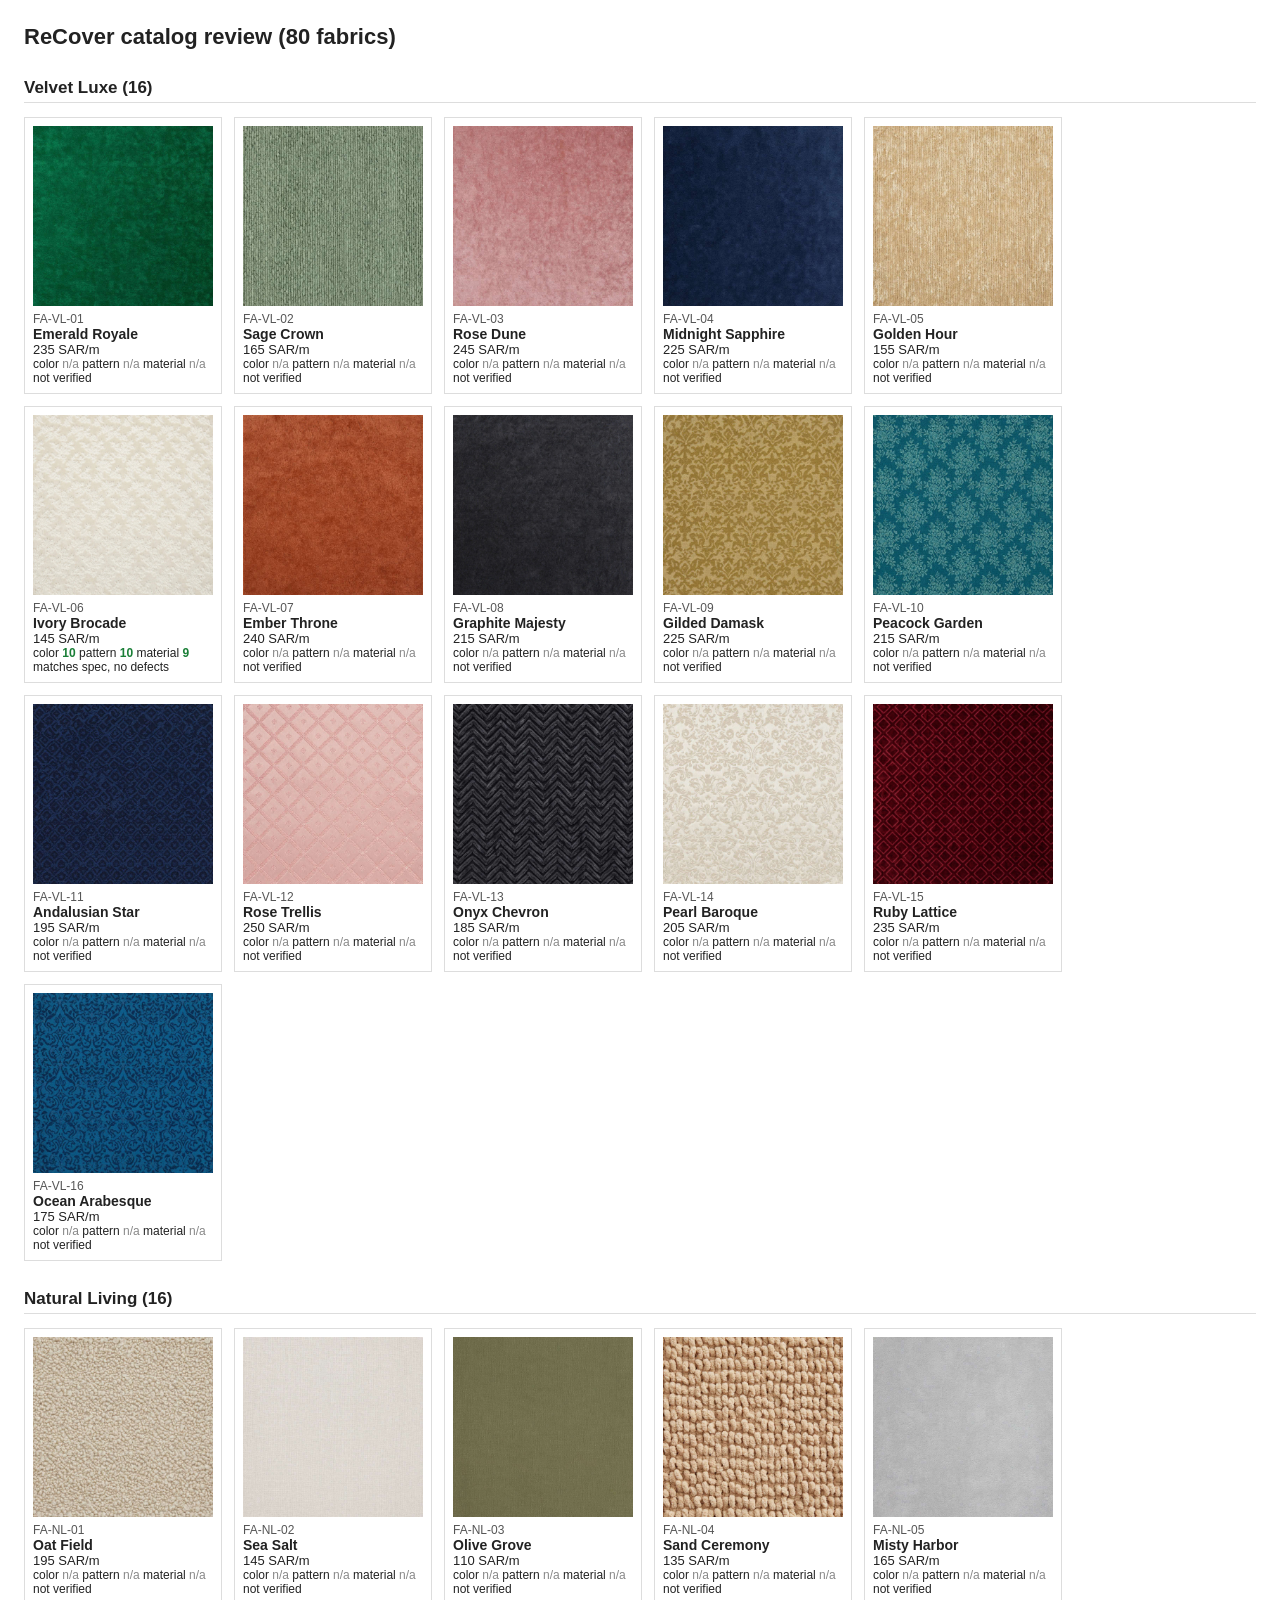
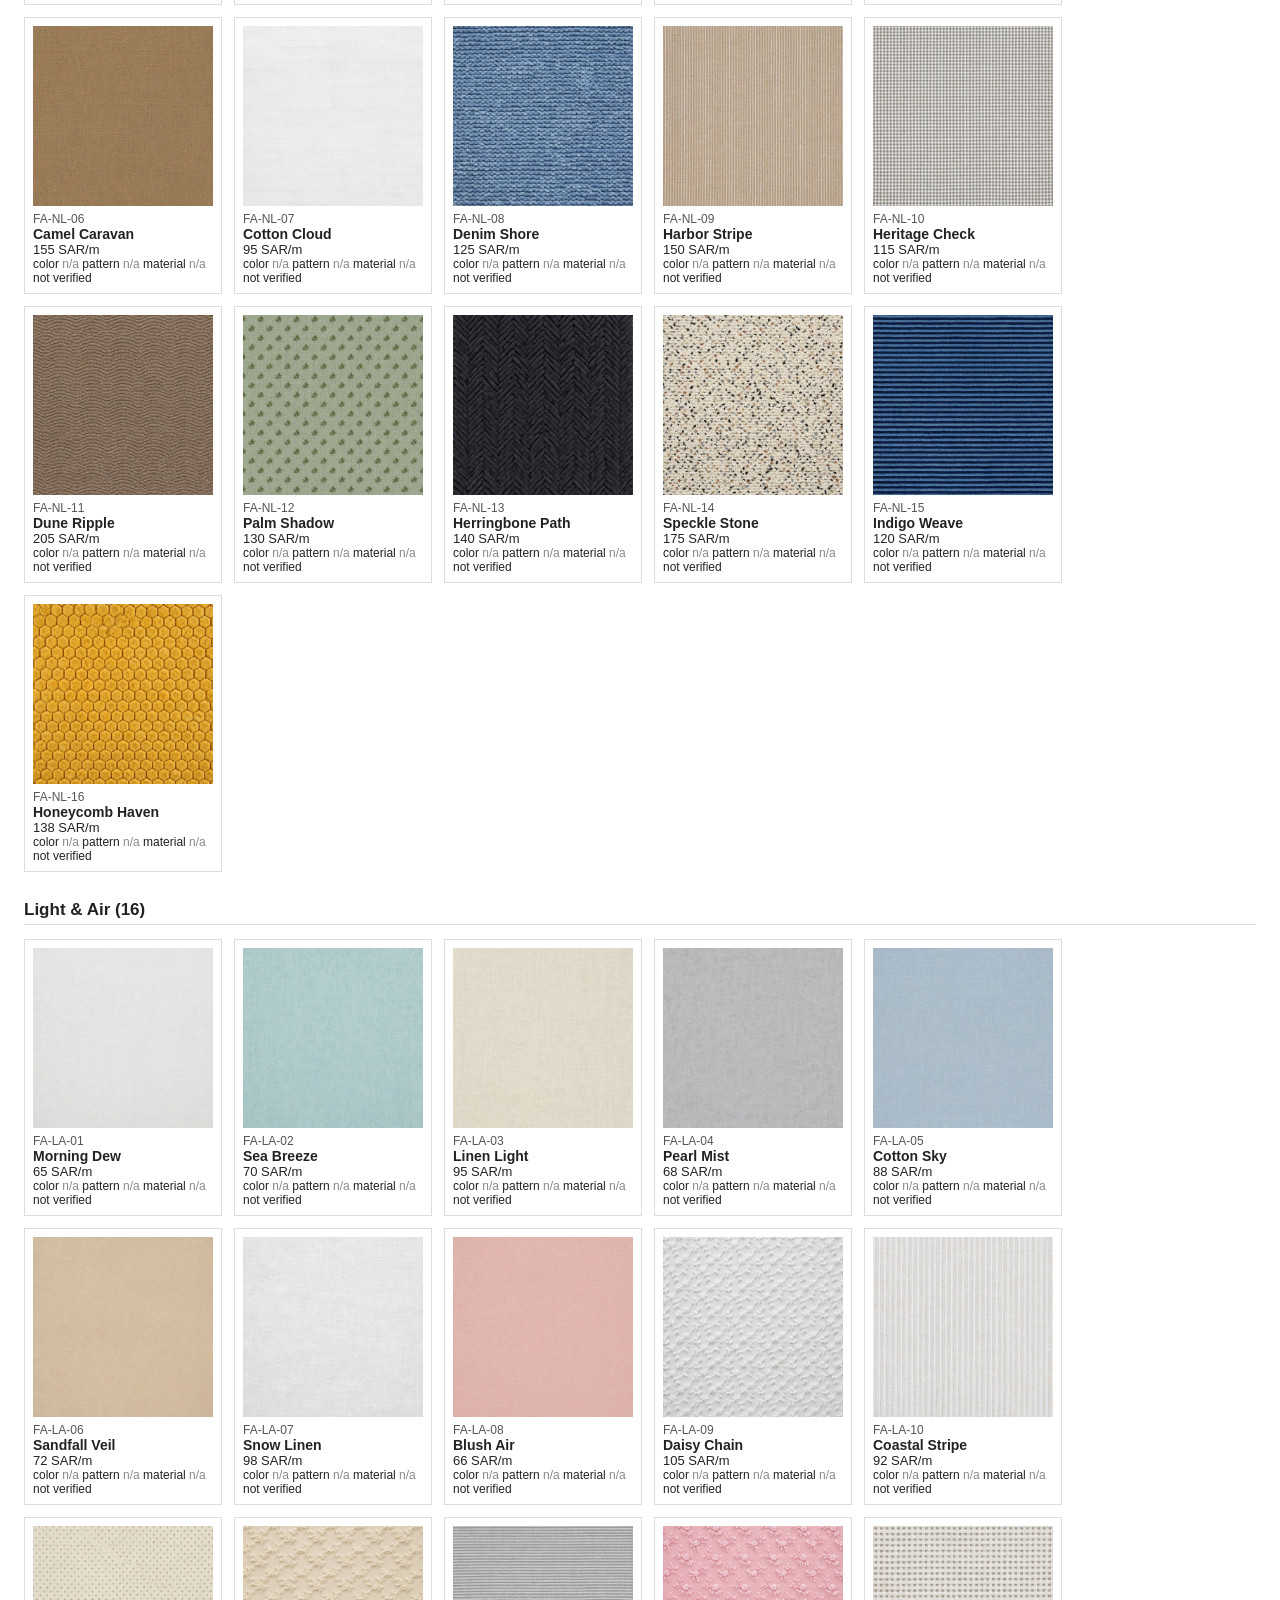
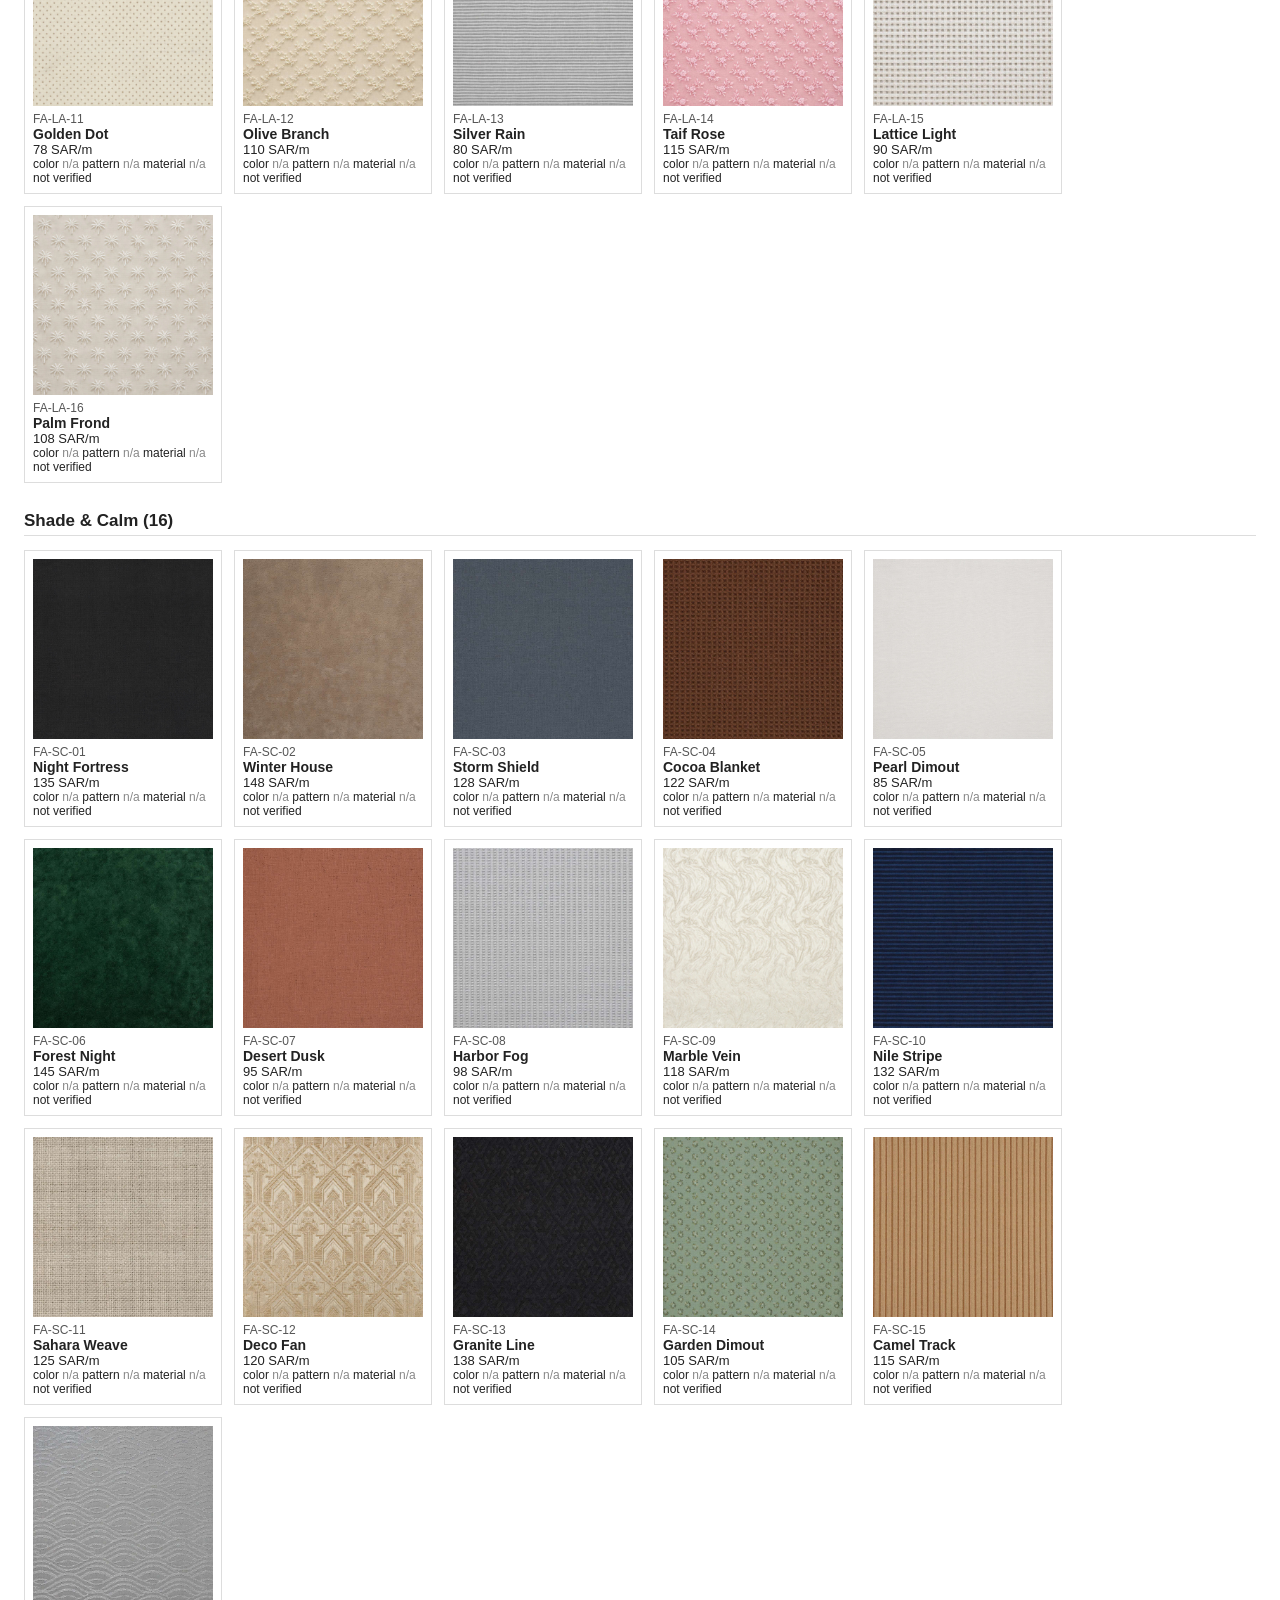
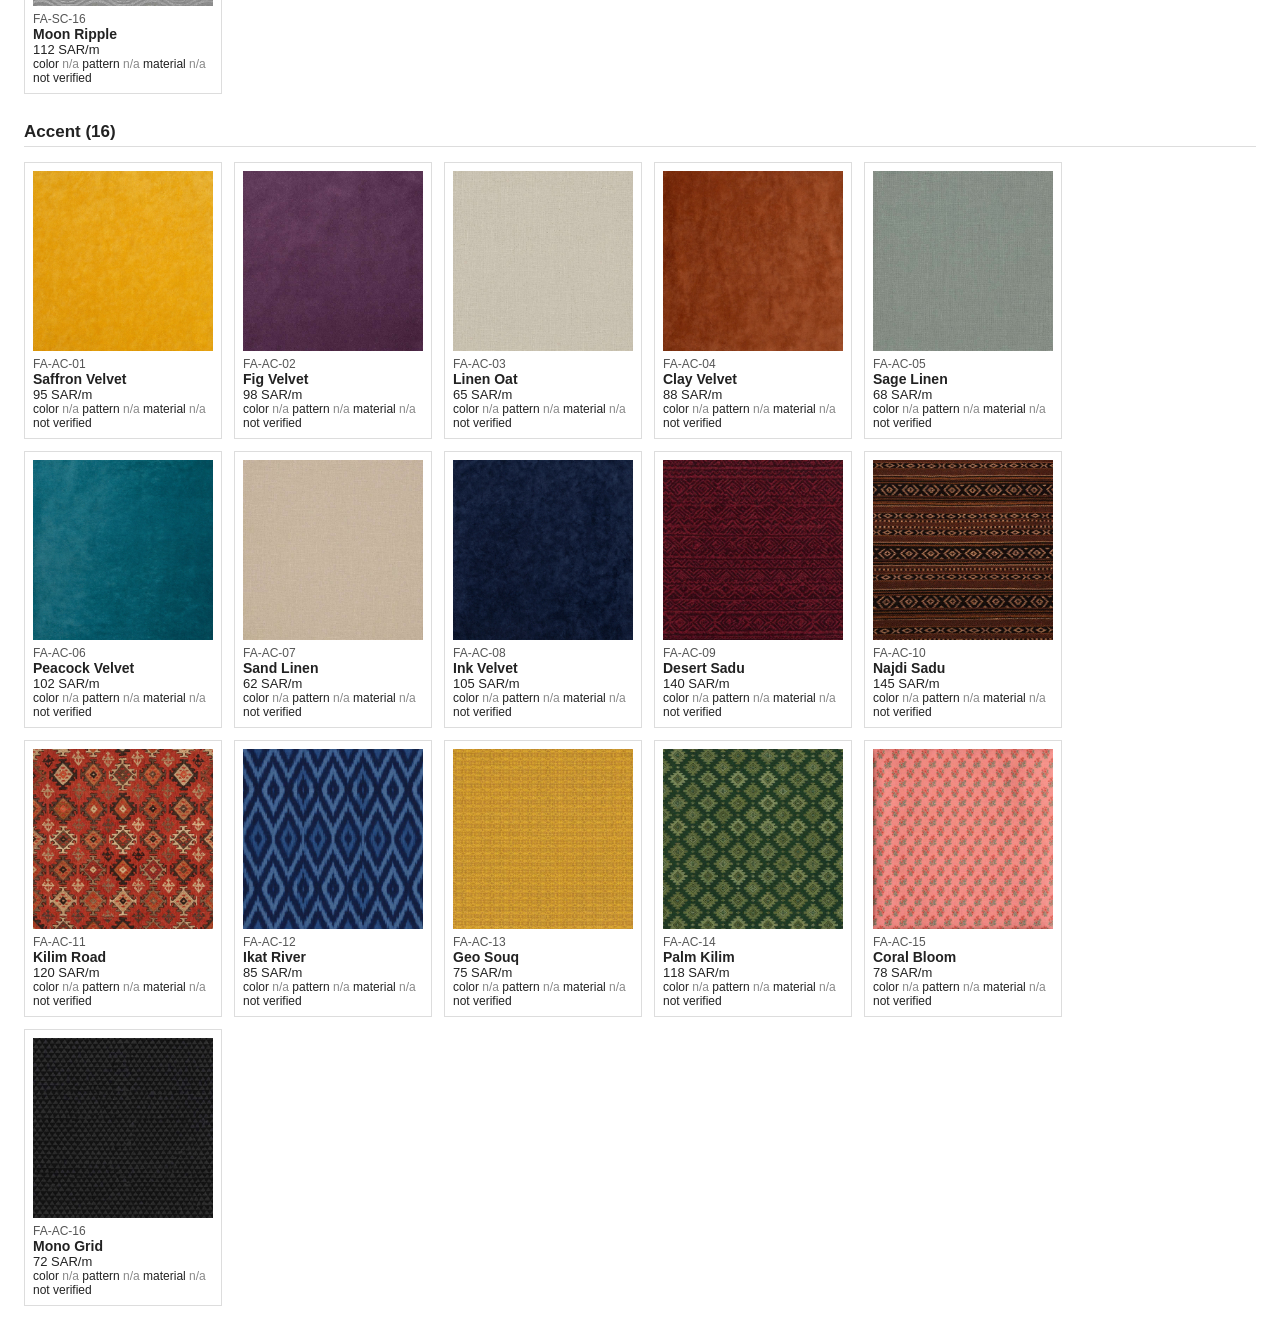
==== commit e39910c2: "Reclassify FA-VL-06 as tonal jacquard" ====
--- a/data/contact_sheet.html
+++ b/data/contact_sheet.html
@@ -22,98 +22,98 @@
 <h1>ReCover catalog review (80 fabrics)</h1>
 <h2>Velvet Luxe (16)</h2>
 <div class="grid">
-<div class="card"><img src="catalog/FA-VL-01.jpg" alt="FA-VL-01" loading="lazy"><div class="code">FA-VL-01</div><div class="name">Emerald Royale</div><div class="price">235 SAR/m</div><div class="scores">color <span class="ok">10</span> pattern <span class="ok">10</span> material <span class="ok">9</span></div><div class="scores">none</div></div>
-<div class="card"><img src="catalog/FA-VL-02.jpg" alt="FA-VL-02" loading="lazy"><div class="code">FA-VL-02</div><div class="name">Sage Crown</div><div class="price">165 SAR/m</div><div class="scores">color <span class="ok">9</span> pattern <span class="ok">10</span> material <span class="ok">9</span></div><div class="scores">none visible</div></div>
-<div class="card"><img src="catalog/FA-VL-03.jpg" alt="FA-VL-03" loading="lazy"><div class="code">FA-VL-03</div><div class="name">Rose Dune</div><div class="price">245 SAR/m</div><div class="scores">color <span class="ok">9</span> pattern <span class="ok">10</span> material <span class="ok">9</span></div><div class="scores">none</div></div>
-<div class="card"><img src="catalog/FA-VL-04.jpg" alt="FA-VL-04" loading="lazy"><div class="code">FA-VL-04</div><div class="name">Midnight Sapphire</div><div class="price">225 SAR/m</div><div class="scores">color <span class="ok">10</span> pattern <span class="ok">10</span> material <span class="ok">9</span></div><div class="scores">none</div></div>
-<div class="card"><img src="catalog/FA-VL-05.jpg" alt="FA-VL-05" loading="lazy"><div class="code">FA-VL-05</div><div class="name">Golden Hour</div><div class="price">155 SAR/m</div><div class="scores">color <span class="ok">9</span> pattern <span class="ok">10</span> material <span class="ok">9</span></div><div class="scores">none</div></div>
-<div class="card"><img src="catalog/FA-VL-06.jpg" alt="FA-VL-06" loading="lazy"><div class="code">FA-VL-06</div><div class="name">Ivory Palace</div><div class="price">145 SAR/m</div><div class="scores">color <span class="ok">10</span> pattern <span class="ok">10</span> material <span class="low">6</span></div><div class="scores">lacks jacquard weave texture</div></div>
-<div class="card"><img src="catalog/FA-VL-07.jpg" alt="FA-VL-07" loading="lazy"><div class="code">FA-VL-07</div><div class="name">Ember Throne</div><div class="price">240 SAR/m</div><div class="scores">color <span class="ok">10</span> pattern <span class="ok">10</span> material <span class="ok">9</span></div><div class="scores">none</div></div>
-<div class="card"><img src="catalog/FA-VL-08.jpg" alt="FA-VL-08" loading="lazy"><div class="code">FA-VL-08</div><div class="name">Graphite Majesty</div><div class="price">215 SAR/m</div><div class="scores">color <span class="ok">10</span> pattern <span class="ok">10</span> material <span class="ok">9</span></div><div class="scores">none</div></div>
-<div class="card"><img src="catalog/FA-VL-09.jpg" alt="FA-VL-09" loading="lazy"><div class="code">FA-VL-09</div><div class="name">Gilded Damask</div><div class="price">225 SAR/m</div><div class="scores">color <span class="ok">9</span> pattern <span class="ok">9</span> material <span class="ok">9</span></div><div class="scores">matches spec, no defects</div></div>
-<div class="card"><img src="catalog/FA-VL-10.jpg" alt="FA-VL-10" loading="lazy"><div class="code">FA-VL-10</div><div class="name">Peacock Garden</div><div class="price">215 SAR/m</div><div class="scores">color <span class="ok">10</span> pattern <span class="ok">10</span> material <span class="ok">9</span></div><div class="scores">none</div></div>
-<div class="card"><img src="catalog/FA-VL-11.jpg" alt="FA-VL-11" loading="lazy"><div class="code">FA-VL-11</div><div class="name">Andalusian Star</div><div class="price">195 SAR/m</div><div class="scores">color <span class="ok">9</span> pattern <span class="ok">10</span> material <span class="ok">9</span></div><div class="scores">no defects, matches spec</div></div>
-<div class="card"><img src="catalog/FA-VL-12.jpg" alt="FA-VL-12" loading="lazy"><div class="code">FA-VL-12</div><div class="name">Rose Trellis</div><div class="price">250 SAR/m</div><div class="scores">color <span class="ok">10</span> pattern <span class="ok">10</span> material <span class="ok">9</span></div><div class="scores">none</div></div>
-<div class="card"><img src="catalog/FA-VL-13.jpg" alt="FA-VL-13" loading="lazy"><div class="code">FA-VL-13</div><div class="name">Onyx Chevron</div><div class="price">185 SAR/m</div><div class="scores">color <span class="ok">10</span> pattern <span class="ok">10</span> material <span class="ok">9</span></div><div class="scores">none</div></div>
-<div class="card"><img src="catalog/FA-VL-14.jpg" alt="FA-VL-14" loading="lazy"><div class="code">FA-VL-14</div><div class="name">Pearl Baroque</div><div class="price">205 SAR/m</div><div class="scores">color <span class="ok">10</span> pattern <span class="ok">10</span> material <span class="ok">9</span></div><div class="scores">matches spec, no defects</div></div>
-<div class="card"><img src="catalog/FA-VL-15.jpg" alt="FA-VL-15" loading="lazy"><div class="code">FA-VL-15</div><div class="name">Ruby Lattice</div><div class="price">235 SAR/m</div><div class="scores">color <span class="ok">10</span> pattern <span class="ok">10</span> material <span class="ok">9</span></div><div class="scores">matches spec, no defects</div></div>
-<div class="card"><img src="catalog/FA-VL-16.jpg" alt="FA-VL-16" loading="lazy"><div class="code">FA-VL-16</div><div class="name">Ocean Arabesque</div><div class="price">175 SAR/m</div><div class="scores">color <span class="ok">9</span> pattern <span class="ok">10</span> material <span class="ok">9</span></div><div class="scores">none visible</div></div>
+<div class="card"><img src="catalog/FA-VL-01.jpg" alt="FA-VL-01" loading="lazy"><div class="code">FA-VL-01</div><div class="name">Emerald Royale</div><div class="price">235 SAR/m</div><div class="scores">color <span class="na">n/a</span> pattern <span class="na">n/a</span> material <span class="na">n/a</span></div><div class="scores">not verified</div></div>
+<div class="card"><img src="catalog/FA-VL-02.jpg" alt="FA-VL-02" loading="lazy"><div class="code">FA-VL-02</div><div class="name">Sage Crown</div><div class="price">165 SAR/m</div><div class="scores">color <span class="na">n/a</span> pattern <span class="na">n/a</span> material <span class="na">n/a</span></div><div class="scores">not verified</div></div>
+<div class="card"><img src="catalog/FA-VL-03.jpg" alt="FA-VL-03" loading="lazy"><div class="code">FA-VL-03</div><div class="name">Rose Dune</div><div class="price">245 SAR/m</div><div class="scores">color <span class="na">n/a</span> pattern <span class="na">n/a</span> material <span class="na">n/a</span></div><div class="scores">not verified</div></div>
+<div class="card"><img src="catalog/FA-VL-04.jpg" alt="FA-VL-04" loading="lazy"><div class="code">FA-VL-04</div><div class="name">Midnight Sapphire</div><div class="price">225 SAR/m</div><div class="scores">color <span class="na">n/a</span> pattern <span class="na">n/a</span> material <span class="na">n/a</span></div><div class="scores">not verified</div></div>
+<div class="card"><img src="catalog/FA-VL-05.jpg" alt="FA-VL-05" loading="lazy"><div class="code">FA-VL-05</div><div class="name">Golden Hour</div><div class="price">155 SAR/m</div><div class="scores">color <span class="na">n/a</span> pattern <span class="na">n/a</span> material <span class="na">n/a</span></div><div class="scores">not verified</div></div>
+<div class="card"><img src="catalog/FA-VL-06.jpg" alt="FA-VL-06" loading="lazy"><div class="code">FA-VL-06</div><div class="name">Ivory Brocade</div><div class="price">145 SAR/m</div><div class="scores">color <span class="ok">10</span> pattern <span class="ok">10</span> material <span class="ok">9</span></div><div class="scores">matches spec, no defects</div></div>
+<div class="card"><img src="catalog/FA-VL-07.jpg" alt="FA-VL-07" loading="lazy"><div class="code">FA-VL-07</div><div class="name">Ember Throne</div><div class="price">240 SAR/m</div><div class="scores">color <span class="na">n/a</span> pattern <span class="na">n/a</span> material <span class="na">n/a</span></div><div class="scores">not verified</div></div>
+<div class="card"><img src="catalog/FA-VL-08.jpg" alt="FA-VL-08" loading="lazy"><div class="code">FA-VL-08</div><div class="name">Graphite Majesty</div><div class="price">215 SAR/m</div><div class="scores">color <span class="na">n/a</span> pattern <span class="na">n/a</span> material <span class="na">n/a</span></div><div class="scores">not verified</div></div>
+<div class="card"><img src="catalog/FA-VL-09.jpg" alt="FA-VL-09" loading="lazy"><div class="code">FA-VL-09</div><div class="name">Gilded Damask</div><div class="price">225 SAR/m</div><div class="scores">color <span class="na">n/a</span> pattern <span class="na">n/a</span> material <span class="na">n/a</span></div><div class="scores">not verified</div></div>
+<div class="card"><img src="catalog/FA-VL-10.jpg" alt="FA-VL-10" loading="lazy"><div class="code">FA-VL-10</div><div class="name">Peacock Garden</div><div class="price">215 SAR/m</div><div class="scores">color <span class="na">n/a</span> pattern <span class="na">n/a</span> material <span class="na">n/a</span></div><div class="scores">not verified</div></div>
+<div class="card"><img src="catalog/FA-VL-11.jpg" alt="FA-VL-11" loading="lazy"><div class="code">FA-VL-11</div><div class="name">Andalusian Star</div><div class="price">195 SAR/m</div><div class="scores">color <span class="na">n/a</span> pattern <span class="na">n/a</span> material <span class="na">n/a</span></div><div class="scores">not verified</div></div>
+<div class="card"><img src="catalog/FA-VL-12.jpg" alt="FA-VL-12" loading="lazy"><div class="code">FA-VL-12</div><div class="name">Rose Trellis</div><div class="price">250 SAR/m</div><div class="scores">color <span class="na">n/a</span> pattern <span class="na">n/a</span> material <span class="na">n/a</span></div><div class="scores">not verified</div></div>
+<div class="card"><img src="catalog/FA-VL-13.jpg" alt="FA-VL-13" loading="lazy"><div class="code">FA-VL-13</div><div class="name">Onyx Chevron</div><div class="price">185 SAR/m</div><div class="scores">color <span class="na">n/a</span> pattern <span class="na">n/a</span> material <span class="na">n/a</span></div><div class="scores">not verified</div></div>
+<div class="card"><img src="catalog/FA-VL-14.jpg" alt="FA-VL-14" loading="lazy"><div class="code">FA-VL-14</div><div class="name">Pearl Baroque</div><div class="price">205 SAR/m</div><div class="scores">color <span class="na">n/a</span> pattern <span class="na">n/a</span> material <span class="na">n/a</span></div><div class="scores">not verified</div></div>
+<div class="card"><img src="catalog/FA-VL-15.jpg" alt="FA-VL-15" loading="lazy"><div class="code">FA-VL-15</div><div class="name">Ruby Lattice</div><div class="price">235 SAR/m</div><div class="scores">color <span class="na">n/a</span> pattern <span class="na">n/a</span> material <span class="na">n/a</span></div><div class="scores">not verified</div></div>
+<div class="card"><img src="catalog/FA-VL-16.jpg" alt="FA-VL-16" loading="lazy"><div class="code">FA-VL-16</div><div class="name">Ocean Arabesque</div><div class="price">175 SAR/m</div><div class="scores">color <span class="na">n/a</span> pattern <span class="na">n/a</span> material <span class="na">n/a</span></div><div class="scores">not verified</div></div>
 </div>
 <h2>Natural Living (16)</h2>
 <div class="grid">
-<div class="card"><img src="catalog/FA-NL-01.jpg" alt="FA-NL-01" loading="lazy"><div class="code">FA-NL-01</div><div class="name">Oat Field</div><div class="price">195 SAR/m</div><div class="scores">color <span class="ok">10</span> pattern <span class="ok">10</span> material <span class="ok">10</span></div><div class="scores">none</div></div>
-<div class="card"><img src="catalog/FA-NL-02.jpg" alt="FA-NL-02" loading="lazy"><div class="code">FA-NL-02</div><div class="name">Sea Salt</div><div class="price">145 SAR/m</div><div class="scores">color <span class="ok">10</span> pattern <span class="ok">10</span> material <span class="ok">9</span></div><div class="scores">none</div></div>
-<div class="card"><img src="catalog/FA-NL-03.jpg" alt="FA-NL-03" loading="lazy"><div class="code">FA-NL-03</div><div class="name">Olive Grove</div><div class="price">110 SAR/m</div><div class="scores">color <span class="ok">10</span> pattern <span class="ok">10</span> material <span class="ok">9</span></div><div class="scores">none</div></div>
-<div class="card"><img src="catalog/FA-NL-04.jpg" alt="FA-NL-04" loading="lazy"><div class="code">FA-NL-04</div><div class="name">Sand Ceremony</div><div class="price">135 SAR/m</div><div class="scores">color <span class="ok">9</span> pattern <span class="ok">10</span> material <span class="ok">9</span></div><div class="scores">matches spec, no defects</div></div>
-<div class="card"><img src="catalog/FA-NL-05.jpg" alt="FA-NL-05" loading="lazy"><div class="code">FA-NL-05</div><div class="name">Misty Harbor</div><div class="price">165 SAR/m</div><div class="scores">color <span class="ok">10</span> pattern <span class="ok">10</span> material <span class="ok">10</span></div><div class="scores">none</div></div>
-<div class="card"><img src="catalog/FA-NL-06.jpg" alt="FA-NL-06" loading="lazy"><div class="code">FA-NL-06</div><div class="name">Camel Caravan</div><div class="price">155 SAR/m</div><div class="scores">color <span class="ok">9</span> pattern <span class="ok">10</span> material <span class="ok">9</span></div><div class="scores">none</div></div>
-<div class="card"><img src="catalog/FA-NL-07.jpg" alt="FA-NL-07" loading="lazy"><div class="code">FA-NL-07</div><div class="name">Cotton Cloud</div><div class="price">95 SAR/m</div><div class="scores">color <span class="ok">10</span> pattern <span class="ok">10</span> material <span class="ok">9</span></div><div class="scores">none</div></div>
-<div class="card"><img src="catalog/FA-NL-08.jpg" alt="FA-NL-08" loading="lazy"><div class="code">FA-NL-08</div><div class="name">Denim Shore</div><div class="price">125 SAR/m</div><div class="scores">color <span class="ok">9</span> pattern <span class="ok">10</span> material <span class="ok">9</span></div><div class="scores">none visible</div></div>
-<div class="card"><img src="catalog/FA-NL-09.jpg" alt="FA-NL-09" loading="lazy"><div class="code">FA-NL-09</div><div class="name">Harbor Stripe</div><div class="price">150 SAR/m</div><div class="scores">color <span class="ok">9</span> pattern <span class="ok">10</span> material <span class="ok">9</span></div><div class="scores">no defects, matches spec</div></div>
-<div class="card"><img src="catalog/FA-NL-10.jpg" alt="FA-NL-10" loading="lazy"><div class="code">FA-NL-10</div><div class="name">Heritage Check</div><div class="price">115 SAR/m</div><div class="scores">color <span class="ok">9</span> pattern <span class="ok">10</span> material <span class="ok">7</span></div><div class="scores">weave looks lighter than canvas</div></div>
-<div class="card"><img src="catalog/FA-NL-11.jpg" alt="FA-NL-11" loading="lazy"><div class="code">FA-NL-11</div><div class="name">Dune Ripple</div><div class="price">205 SAR/m</div><div class="scores">color <span class="ok">9</span> pattern <span class="ok">10</span> material <span class="ok">9</span></div><div class="scores">none</div></div>
-<div class="card"><img src="catalog/FA-NL-12.jpg" alt="FA-NL-12" loading="lazy"><div class="code">FA-NL-12</div><div class="name">Palm Shadow</div><div class="price">130 SAR/m</div><div class="scores">color <span class="ok">10</span> pattern <span class="ok">10</span> material <span class="ok">9</span></div><div class="scores">no issues, matches spec</div></div>
-<div class="card"><img src="catalog/FA-NL-13.jpg" alt="FA-NL-13" loading="lazy"><div class="code">FA-NL-13</div><div class="name">Herringbone Path</div><div class="price">140 SAR/m</div><div class="scores">color <span class="ok">10</span> pattern <span class="ok">10</span> material <span class="ok">9</span></div><div class="scores">none</div></div>
-<div class="card"><img src="catalog/FA-NL-14.jpg" alt="FA-NL-14" loading="lazy"><div class="code">FA-NL-14</div><div class="name">Speckle Stone</div><div class="price">175 SAR/m</div><div class="scores">color <span class="ok">10</span> pattern <span class="ok">10</span> material <span class="ok">9</span></div><div class="scores">none</div></div>
-<div class="card"><img src="catalog/FA-NL-15.jpg" alt="FA-NL-15" loading="lazy"><div class="code">FA-NL-15</div><div class="name">Indigo Weave</div><div class="price">120 SAR/m</div><div class="scores">color <span class="ok">9</span> pattern <span class="ok">10</span> material <span class="ok">9</span></div><div class="scores">none</div></div>
-<div class="card"><img src="catalog/FA-NL-16.jpg" alt="FA-NL-16" loading="lazy"><div class="code">FA-NL-16</div><div class="name">Honeycomb Haven</div><div class="price">138 SAR/m</div><div class="scores">color <span class="ok">10</span> pattern <span class="ok">10</span> material <span class="ok">10</span></div><div class="scores">none</div></div>
+<div class="card"><img src="catalog/FA-NL-01.jpg" alt="FA-NL-01" loading="lazy"><div class="code">FA-NL-01</div><div class="name">Oat Field</div><div class="price">195 SAR/m</div><div class="scores">color <span class="na">n/a</span> pattern <span class="na">n/a</span> material <span class="na">n/a</span></div><div class="scores">not verified</div></div>
+<div class="card"><img src="catalog/FA-NL-02.jpg" alt="FA-NL-02" loading="lazy"><div class="code">FA-NL-02</div><div class="name">Sea Salt</div><div class="price">145 SAR/m</div><div class="scores">color <span class="na">n/a</span> pattern <span class="na">n/a</span> material <span class="na">n/a</span></div><div class="scores">not verified</div></div>
+<div class="card"><img src="catalog/FA-NL-03.jpg" alt="FA-NL-03" loading="lazy"><div class="code">FA-NL-03</div><div class="name">Olive Grove</div><div class="price">110 SAR/m</div><div class="scores">color <span class="na">n/a</span> pattern <span class="na">n/a</span> material <span class="na">n/a</span></div><div class="scores">not verified</div></div>
+<div class="card"><img src="catalog/FA-NL-04.jpg" alt="FA-NL-04" loading="lazy"><div class="code">FA-NL-04</div><div class="name">Sand Ceremony</div><div class="price">135 SAR/m</div><div class="scores">color <span class="na">n/a</span> pattern <span class="na">n/a</span> material <span class="na">n/a</span></div><div class="scores">not verified</div></div>
+<div class="card"><img src="catalog/FA-NL-05.jpg" alt="FA-NL-05" loading="lazy"><div class="code">FA-NL-05</div><div class="name">Misty Harbor</div><div class="price">165 SAR/m</div><div class="scores">color <span class="na">n/a</span> pattern <span class="na">n/a</span> material <span class="na">n/a</span></div><div class="scores">not verified</div></div>
+<div class="card"><img src="catalog/FA-NL-06.jpg" alt="FA-NL-06" loading="lazy"><div class="code">FA-NL-06</div><div class="name">Camel Caravan</div><div class="price">155 SAR/m</div><div class="scores">color <span class="na">n/a</span> pattern <span class="na">n/a</span> material <span class="na">n/a</span></div><div class="scores">not verified</div></div>
+<div class="card"><img src="catalog/FA-NL-07.jpg" alt="FA-NL-07" loading="lazy"><div class="code">FA-NL-07</div><div class="name">Cotton Cloud</div><div class="price">95 SAR/m</div><div class="scores">color <span class="na">n/a</span> pattern <span class="na">n/a</span> material <span class="na">n/a</span></div><div class="scores">not verified</div></div>
+<div class="card"><img src="catalog/FA-NL-08.jpg" alt="FA-NL-08" loading="lazy"><div class="code">FA-NL-08</div><div class="name">Denim Shore</div><div class="price">125 SAR/m</div><div class="scores">color <span class="na">n/a</span> pattern <span class="na">n/a</span> material <span class="na">n/a</span></div><div class="scores">not verified</div></div>
+<div class="card"><img src="catalog/FA-NL-09.jpg" alt="FA-NL-09" loading="lazy"><div class="code">FA-NL-09</div><div class="name">Harbor Stripe</div><div class="price">150 SAR/m</div><div class="scores">color <span class="na">n/a</span> pattern <span class="na">n/a</span> material <span class="na">n/a</span></div><div class="scores">not verified</div></div>
+<div class="card"><img src="catalog/FA-NL-10.jpg" alt="FA-NL-10" loading="lazy"><div class="code">FA-NL-10</div><div class="name">Heritage Check</div><div class="price">115 SAR/m</div><div class="scores">color <span class="na">n/a</span> pattern <span class="na">n/a</span> material <span class="na">n/a</span></div><div class="scores">not verified</div></div>
+<div class="card"><img src="catalog/FA-NL-11.jpg" alt="FA-NL-11" loading="lazy"><div class="code">FA-NL-11</div><div class="name">Dune Ripple</div><div class="price">205 SAR/m</div><div class="scores">color <span class="na">n/a</span> pattern <span class="na">n/a</span> material <span class="na">n/a</span></div><div class="scores">not verified</div></div>
+<div class="card"><img src="catalog/FA-NL-12.jpg" alt="FA-NL-12" loading="lazy"><div class="code">FA-NL-12</div><div class="name">Palm Shadow</div><div class="price">130 SAR/m</div><div class="scores">color <span class="na">n/a</span> pattern <span class="na">n/a</span> material <span class="na">n/a</span></div><div class="scores">not verified</div></div>
+<div class="card"><img src="catalog/FA-NL-13.jpg" alt="FA-NL-13" loading="lazy"><div class="code">FA-NL-13</div><div class="name">Herringbone Path</div><div class="price">140 SAR/m</div><div class="scores">color <span class="na">n/a</span> pattern <span class="na">n/a</span> material <span class="na">n/a</span></div><div class="scores">not verified</div></div>
+<div class="card"><img src="catalog/FA-NL-14.jpg" alt="FA-NL-14" loading="lazy"><div class="code">FA-NL-14</div><div class="name">Speckle Stone</div><div class="price">175 SAR/m</div><div class="scores">color <span class="na">n/a</span> pattern <span class="na">n/a</span> material <span class="na">n/a</span></div><div class="scores">not verified</div></div>
+<div class="card"><img src="catalog/FA-NL-15.jpg" alt="FA-NL-15" loading="lazy"><div class="code">FA-NL-15</div><div class="name">Indigo Weave</div><div class="price">120 SAR/m</div><div class="scores">color <span class="na">n/a</span> pattern <span class="na">n/a</span> material <span class="na">n/a</span></div><div class="scores">not verified</div></div>
+<div class="card"><img src="catalog/FA-NL-16.jpg" alt="FA-NL-16" loading="lazy"><div class="code">FA-NL-16</div><div class="name">Honeycomb Haven</div><div class="price">138 SAR/m</div><div class="scores">color <span class="na">n/a</span> pattern <span class="na">n/a</span> material <span class="na">n/a</span></div><div class="scores">not verified</div></div>
 </div>
 <h2>Light &amp; Air (16)</h2>
 <div class="grid">
-<div class="card"><img src="catalog/FA-LA-01.jpg" alt="FA-LA-01" loading="lazy"><div class="code">FA-LA-01</div><div class="name">Morning Dew</div><div class="price">65 SAR/m</div><div class="scores">color <span class="ok">10</span> pattern <span class="ok">10</span> material <span class="ok">9</span></div><div class="scores">none visible</div></div>
-<div class="card"><img src="catalog/FA-LA-02.jpg" alt="FA-LA-02" loading="lazy"><div class="code">FA-LA-02</div><div class="name">Sea Breeze</div><div class="price">70 SAR/m</div><div class="scores">color <span class="ok">10</span> pattern <span class="ok">10</span> material <span class="ok">9</span></div><div class="scores">none</div></div>
-<div class="card"><img src="catalog/FA-LA-03.jpg" alt="FA-LA-03" loading="lazy"><div class="code">FA-LA-03</div><div class="name">Linen Light</div><div class="price">95 SAR/m</div><div class="scores">color <span class="ok">9</span> pattern <span class="ok">10</span> material <span class="ok">9</span></div><div class="scores">no visible defects</div></div>
-<div class="card"><img src="catalog/FA-LA-04.jpg" alt="FA-LA-04" loading="lazy"><div class="code">FA-LA-04</div><div class="name">Pearl Mist</div><div class="price">68 SAR/m</div><div class="scores">color <span class="ok">9</span> pattern <span class="ok">10</span> material <span class="ok">9</span></div><div class="scores">no issues, matches spec</div></div>
-<div class="card"><img src="catalog/FA-LA-05.jpg" alt="FA-LA-05" loading="lazy"><div class="code">FA-LA-05</div><div class="name">Cotton Sky</div><div class="price">88 SAR/m</div><div class="scores">color <span class="ok">10</span> pattern <span class="ok">10</span> material <span class="ok">9</span></div><div class="scores">none</div></div>
-<div class="card"><img src="catalog/FA-LA-06.jpg" alt="FA-LA-06" loading="lazy"><div class="code">FA-LA-06</div><div class="name">Sandfall Veil</div><div class="price">72 SAR/m</div><div class="scores">color <span class="ok">9</span> pattern <span class="ok">10</span> material <span class="ok">9</span></div><div class="scores">no defects noted</div></div>
-<div class="card"><img src="catalog/FA-LA-07.jpg" alt="FA-LA-07" loading="lazy"><div class="code">FA-LA-07</div><div class="name">Snow Linen</div><div class="price">98 SAR/m</div><div class="scores">color <span class="ok">10</span> pattern <span class="ok">10</span> material <span class="ok">9</span></div><div class="scores">none</div></div>
-<div class="card"><img src="catalog/FA-LA-08.jpg" alt="FA-LA-08" loading="lazy"><div class="code">FA-LA-08</div><div class="name">Blush Air</div><div class="price">66 SAR/m</div><div class="scores">color <span class="ok">10</span> pattern <span class="ok">10</span> material <span class="ok">9</span></div><div class="scores">none</div></div>
-<div class="card"><img src="catalog/FA-LA-09.jpg" alt="FA-LA-09" loading="lazy"><div class="code">FA-LA-09</div><div class="name">Daisy Chain</div><div class="price">105 SAR/m</div><div class="scores">color <span class="ok">10</span> pattern <span class="ok">10</span> material <span class="ok">10</span></div><div class="scores">none</div></div>
-<div class="card"><img src="catalog/FA-LA-10.jpg" alt="FA-LA-10" loading="lazy"><div class="code">FA-LA-10</div><div class="name">Coastal Stripe</div><div class="price">92 SAR/m</div><div class="scores">color <span class="ok">9</span> pattern <span class="ok">10</span> material <span class="ok">9</span></div><div class="scores">none, matches spec</div></div>
-<div class="card"><img src="catalog/FA-LA-11.jpg" alt="FA-LA-11" loading="lazy"><div class="code">FA-LA-11</div><div class="name">Golden Dot</div><div class="price">78 SAR/m</div><div class="scores">color <span class="ok">9</span> pattern <span class="ok">10</span> material <span class="ok">9</span></div><div class="scores">no visible issues</div></div>
-<div class="card"><img src="catalog/FA-LA-12.jpg" alt="FA-LA-12" loading="lazy"><div class="code">FA-LA-12</div><div class="name">Olive Branch</div><div class="price">110 SAR/m</div><div class="scores">color <span class="ok">10</span> pattern <span class="ok">10</span> material <span class="ok">10</span></div><div class="scores">none</div></div>
-<div class="card"><img src="catalog/FA-LA-13.jpg" alt="FA-LA-13" loading="lazy"><div class="code">FA-LA-13</div><div class="name">Silver Rain</div><div class="price">80 SAR/m</div><div class="scores">color <span class="ok">9</span> pattern <span class="ok">10</span> material <span class="ok">9</span></div><div class="scores">no defects, matches spec</div></div>
-<div class="card"><img src="catalog/FA-LA-14.jpg" alt="FA-LA-14" loading="lazy"><div class="code">FA-LA-14</div><div class="name">Taif Rose</div><div class="price">115 SAR/m</div><div class="scores">color <span class="ok">10</span> pattern <span class="ok">10</span> material <span class="ok">10</span></div><div class="scores">none</div></div>
-<div class="card"><img src="catalog/FA-LA-15.jpg" alt="FA-LA-15" loading="lazy"><div class="code">FA-LA-15</div><div class="name">Lattice Light</div><div class="price">90 SAR/m</div><div class="scores">color <span class="ok">9</span> pattern <span class="ok">9</span> material <span class="ok">8</span></div><div class="scores">matches spec, no defects</div></div>
-<div class="card"><img src="catalog/FA-LA-16.jpg" alt="FA-LA-16" loading="lazy"><div class="code">FA-LA-16</div><div class="name">Palm Frond</div><div class="price">108 SAR/m</div><div class="scores">color <span class="ok">9</span> pattern <span class="ok">10</span> material <span class="ok">10</span></div><div class="scores">none</div></div>
+<div class="card"><img src="catalog/FA-LA-01.jpg" alt="FA-LA-01" loading="lazy"><div class="code">FA-LA-01</div><div class="name">Morning Dew</div><div class="price">65 SAR/m</div><div class="scores">color <span class="na">n/a</span> pattern <span class="na">n/a</span> material <span class="na">n/a</span></div><div class="scores">not verified</div></div>
+<div class="card"><img src="catalog/FA-LA-02.jpg" alt="FA-LA-02" loading="lazy"><div class="code">FA-LA-02</div><div class="name">Sea Breeze</div><div class="price">70 SAR/m</div><div class="scores">color <span class="na">n/a</span> pattern <span class="na">n/a</span> material <span class="na">n/a</span></div><div class="scores">not verified</div></div>
+<div class="card"><img src="catalog/FA-LA-03.jpg" alt="FA-LA-03" loading="lazy"><div class="code">FA-LA-03</div><div class="name">Linen Light</div><div class="price">95 SAR/m</div><div class="scores">color <span class="na">n/a</span> pattern <span class="na">n/a</span> material <span class="na">n/a</span></div><div class="scores">not verified</div></div>
+<div class="card"><img src="catalog/FA-LA-04.jpg" alt="FA-LA-04" loading="lazy"><div class="code">FA-LA-04</div><div class="name">Pearl Mist</div><div class="price">68 SAR/m</div><div class="scores">color <span class="na">n/a</span> pattern <span class="na">n/a</span> material <span class="na">n/a</span></div><div class="scores">not verified</div></div>
+<div class="card"><img src="catalog/FA-LA-05.jpg" alt="FA-LA-05" loading="lazy"><div class="code">FA-LA-05</div><div class="name">Cotton Sky</div><div class="price">88 SAR/m</div><div class="scores">color <span class="na">n/a</span> pattern <span class="na">n/a</span> material <span class="na">n/a</span></div><div class="scores">not verified</div></div>
+<div class="card"><img src="catalog/FA-LA-06.jpg" alt="FA-LA-06" loading="lazy"><div class="code">FA-LA-06</div><div class="name">Sandfall Veil</div><div class="price">72 SAR/m</div><div class="scores">color <span class="na">n/a</span> pattern <span class="na">n/a</span> material <span class="na">n/a</span></div><div class="scores">not verified</div></div>
+<div class="card"><img src="catalog/FA-LA-07.jpg" alt="FA-LA-07" loading="lazy"><div class="code">FA-LA-07</div><div class="name">Snow Linen</div><div class="price">98 SAR/m</div><div class="scores">color <span class="na">n/a</span> pattern <span class="na">n/a</span> material <span class="na">n/a</span></div><div class="scores">not verified</div></div>
+<div class="card"><img src="catalog/FA-LA-08.jpg" alt="FA-LA-08" loading="lazy"><div class="code">FA-LA-08</div><div class="name">Blush Air</div><div class="price">66 SAR/m</div><div class="scores">color <span class="na">n/a</span> pattern <span class="na">n/a</span> material <span class="na">n/a</span></div><div class="scores">not verified</div></div>
+<div class="card"><img src="catalog/FA-LA-09.jpg" alt="FA-LA-09" loading="lazy"><div class="code">FA-LA-09</div><div class="name">Daisy Chain</div><div class="price">105 SAR/m</div><div class="scores">color <span class="na">n/a</span> pattern <span class="na">n/a</span> material <span class="na">n/a</span></div><div class="scores">not verified</div></div>
+<div class="card"><img src="catalog/FA-LA-10.jpg" alt="FA-LA-10" loading="lazy"><div class="code">FA-LA-10</div><div class="name">Coastal Stripe</div><div class="price">92 SAR/m</div><div class="scores">color <span class="na">n/a</span> pattern <span class="na">n/a</span> material <span class="na">n/a</span></div><div class="scores">not verified</div></div>
+<div class="card"><img src="catalog/FA-LA-11.jpg" alt="FA-LA-11" loading="lazy"><div class="code">FA-LA-11</div><div class="name">Golden Dot</div><div class="price">78 SAR/m</div><div class="scores">color <span class="na">n/a</span> pattern <span class="na">n/a</span> material <span class="na">n/a</span></div><div class="scores">not verified</div></div>
+<div class="card"><img src="catalog/FA-LA-12.jpg" alt="FA-LA-12" loading="lazy"><div class="code">FA-LA-12</div><div class="name">Olive Branch</div><div class="price">110 SAR/m</div><div class="scores">color <span class="na">n/a</span> pattern <span class="na">n/a</span> material <span class="na">n/a</span></div><div class="scores">not verified</div></div>
+<div class="card"><img src="catalog/FA-LA-13.jpg" alt="FA-LA-13" loading="lazy"><div class="code">FA-LA-13</div><div class="name">Silver Rain</div><div class="price">80 SAR/m</div><div class="scores">color <span class="na">n/a</span> pattern <span class="na">n/a</span> material <span class="na">n/a</span></div><div class="scores">not verified</div></div>
+<div class="card"><img src="catalog/FA-LA-14.jpg" alt="FA-LA-14" loading="lazy"><div class="code">FA-LA-14</div><div class="name">Taif Rose</div><div class="price">115 SAR/m</div><div class="scores">color <span class="na">n/a</span> pattern <span class="na">n/a</span> material <span class="na">n/a</span></div><div class="scores">not verified</div></div>
+<div class="card"><img src="catalog/FA-LA-15.jpg" alt="FA-LA-15" loading="lazy"><div class="code">FA-LA-15</div><div class="name">Lattice Light</div><div class="price">90 SAR/m</div><div class="scores">color <span class="na">n/a</span> pattern <span class="na">n/a</span> material <span class="na">n/a</span></div><div class="scores">not verified</div></div>
+<div class="card"><img src="catalog/FA-LA-16.jpg" alt="FA-LA-16" loading="lazy"><div class="code">FA-LA-16</div><div class="name">Palm Frond</div><div class="price">108 SAR/m</div><div class="scores">color <span class="na">n/a</span> pattern <span class="na">n/a</span> material <span class="na">n/a</span></div><div class="scores">not verified</div></div>
 </div>
 <h2>Shade &amp; Calm (16)</h2>
 <div class="grid">
-<div class="card"><img src="catalog/FA-SC-01.jpg" alt="FA-SC-01" loading="lazy"><div class="code">FA-SC-01</div><div class="name">Night Fortress</div><div class="price">135 SAR/m</div><div class="scores">color <span class="ok">9</span> pattern <span class="ok">10</span> material <span class="ok">9</span></div><div class="scores">none</div></div>
-<div class="card"><img src="catalog/FA-SC-02.jpg" alt="FA-SC-02" loading="lazy"><div class="code">FA-SC-02</div><div class="name">Winter House</div><div class="price">148 SAR/m</div><div class="scores">color <span class="ok">9</span> pattern <span class="ok">10</span> material <span class="ok">9</span></div><div class="scores">no issues, matches spec</div></div>
-<div class="card"><img src="catalog/FA-SC-03.jpg" alt="FA-SC-03" loading="lazy"><div class="code">FA-SC-03</div><div class="name">Storm Shield</div><div class="price">128 SAR/m</div><div class="scores">color <span class="ok">10</span> pattern <span class="ok">10</span> material <span class="ok">9</span></div><div class="scores">none</div></div>
-<div class="card"><img src="catalog/FA-SC-04.jpg" alt="FA-SC-04" loading="lazy"><div class="code">FA-SC-04</div><div class="name">Cocoa Blanket</div><div class="price">122 SAR/m</div><div class="scores">color <span class="ok">10</span> pattern <span class="ok">10</span> material <span class="ok">10</span></div><div class="scores">none</div></div>
-<div class="card"><img src="catalog/FA-SC-05.jpg" alt="FA-SC-05" loading="lazy"><div class="code">FA-SC-05</div><div class="name">Pearl Dimout</div><div class="price">85 SAR/m</div><div class="scores">color <span class="ok">9</span> pattern <span class="ok">10</span> material <span class="ok">9</span></div><div class="scores">none visible</div></div>
-<div class="card"><img src="catalog/FA-SC-06.jpg" alt="FA-SC-06" loading="lazy"><div class="code">FA-SC-06</div><div class="name">Forest Night</div><div class="price">145 SAR/m</div><div class="scores">color <span class="ok">10</span> pattern <span class="ok">10</span> material <span class="ok">9</span></div><div class="scores">none</div></div>
-<div class="card"><img src="catalog/FA-SC-07.jpg" alt="FA-SC-07" loading="lazy"><div class="code">FA-SC-07</div><div class="name">Desert Dusk</div><div class="price">95 SAR/m</div><div class="scores">color <span class="ok">9</span> pattern <span class="ok">10</span> material <span class="ok">9</span></div><div class="scores">none observed</div></div>
-<div class="card"><img src="catalog/FA-SC-08.jpg" alt="FA-SC-08" loading="lazy"><div class="code">FA-SC-08</div><div class="name">Harbor Fog</div><div class="price">98 SAR/m</div><div class="scores">color <span class="ok">10</span> pattern <span class="ok">9</span> material <span class="ok">9</span></div><div class="scores">thermal knit texture visible, otherwise matches</div></div>
-<div class="card"><img src="catalog/FA-SC-09.jpg" alt="FA-SC-09" loading="lazy"><div class="code">FA-SC-09</div><div class="name">Marble Vein</div><div class="price">118 SAR/m</div><div class="scores">color <span class="ok">10</span> pattern <span class="ok">10</span> material <span class="ok">9</span></div><div class="scores">none</div></div>
-<div class="card"><img src="catalog/FA-SC-10.jpg" alt="FA-SC-10" loading="lazy"><div class="code">FA-SC-10</div><div class="name">Nile Stripe</div><div class="price">132 SAR/m</div><div class="scores">color <span class="ok">10</span> pattern <span class="ok">10</span> material <span class="ok">8</span></div><div class="scores">matches spec, no defects</div></div>
-<div class="card"><img src="catalog/FA-SC-11.jpg" alt="FA-SC-11" loading="lazy"><div class="code">FA-SC-11</div><div class="name">Sahara Weave</div><div class="price">125 SAR/m</div><div class="scores">color <span class="ok">9</span> pattern <span class="ok">9</span> material <span class="ok">9</span></div><div class="scores">no issues found</div></div>
-<div class="card"><img src="catalog/FA-SC-12.jpg" alt="FA-SC-12" loading="lazy"><div class="code">FA-SC-12</div><div class="name">Deco Fan</div><div class="price">120 SAR/m</div><div class="scores">color <span class="ok">9</span> pattern <span class="ok">10</span> material <span class="ok">9</span></div><div class="scores">no defects visible</div></div>
-<div class="card"><img src="catalog/FA-SC-13.jpg" alt="FA-SC-13" loading="lazy"><div class="code">FA-SC-13</div><div class="name">Granite Line</div><div class="price">138 SAR/m</div><div class="scores">color <span class="ok">9</span> pattern <span class="ok">9</span> material <span class="ok">8</span></div><div class="scores">no major issues</div></div>
-<div class="card"><img src="catalog/FA-SC-14.jpg" alt="FA-SC-14" loading="lazy"><div class="code">FA-SC-14</div><div class="name">Garden Dimout</div><div class="price">105 SAR/m</div><div class="scores">color <span class="ok">9</span> pattern <span class="ok">9</span> material <span class="ok">8</span></div><div class="scores">good match, no defects seen</div></div>
-<div class="card"><img src="catalog/FA-SC-15.jpg" alt="FA-SC-15" loading="lazy"><div class="code">FA-SC-15</div><div class="name">Camel Track</div><div class="price">115 SAR/m</div><div class="scores">color <span class="ok">9</span> pattern <span class="ok">10</span> material <span class="ok">9</span></div><div class="scores">no defects noted</div></div>
-<div class="card"><img src="catalog/FA-SC-16.jpg" alt="FA-SC-16" loading="lazy"><div class="code">FA-SC-16</div><div class="name">Moon Ripple</div><div class="price">112 SAR/m</div><div class="scores">color <span class="ok">10</span> pattern <span class="ok">10</span> material <span class="ok">9</span></div><div class="scores">none visible</div></div>
+<div class="card"><img src="catalog/FA-SC-01.jpg" alt="FA-SC-01" loading="lazy"><div class="code">FA-SC-01</div><div class="name">Night Fortress</div><div class="price">135 SAR/m</div><div class="scores">color <span class="na">n/a</span> pattern <span class="na">n/a</span> material <span class="na">n/a</span></div><div class="scores">not verified</div></div>
+<div class="card"><img src="catalog/FA-SC-02.jpg" alt="FA-SC-02" loading="lazy"><div class="code">FA-SC-02</div><div class="name">Winter House</div><div class="price">148 SAR/m</div><div class="scores">color <span class="na">n/a</span> pattern <span class="na">n/a</span> material <span class="na">n/a</span></div><div class="scores">not verified</div></div>
+<div class="card"><img src="catalog/FA-SC-03.jpg" alt="FA-SC-03" loading="lazy"><div class="code">FA-SC-03</div><div class="name">Storm Shield</div><div class="price">128 SAR/m</div><div class="scores">color <span class="na">n/a</span> pattern <span class="na">n/a</span> material <span class="na">n/a</span></div><div class="scores">not verified</div></div>
+<div class="card"><img src="catalog/FA-SC-04.jpg" alt="FA-SC-04" loading="lazy"><div class="code">FA-SC-04</div><div class="name">Cocoa Blanket</div><div class="price">122 SAR/m</div><div class="scores">color <span class="na">n/a</span> pattern <span class="na">n/a</span> material <span class="na">n/a</span></div><div class="scores">not verified</div></div>
+<div class="card"><img src="catalog/FA-SC-05.jpg" alt="FA-SC-05" loading="lazy"><div class="code">FA-SC-05</div><div class="name">Pearl Dimout</div><div class="price">85 SAR/m</div><div class="scores">color <span class="na">n/a</span> pattern <span class="na">n/a</span> material <span class="na">n/a</span></div><div class="scores">not verified</div></div>
+<div class="card"><img src="catalog/FA-SC-06.jpg" alt="FA-SC-06" loading="lazy"><div class="code">FA-SC-06</div><div class="name">Forest Night</div><div class="price">145 SAR/m</div><div class="scores">color <span class="na">n/a</span> pattern <span class="na">n/a</span> material <span class="na">n/a</span></div><div class="scores">not verified</div></div>
+<div class="card"><img src="catalog/FA-SC-07.jpg" alt="FA-SC-07" loading="lazy"><div class="code">FA-SC-07</div><div class="name">Desert Dusk</div><div class="price">95 SAR/m</div><div class="scores">color <span class="na">n/a</span> pattern <span class="na">n/a</span> material <span class="na">n/a</span></div><div class="scores">not verified</div></div>
+<div class="card"><img src="catalog/FA-SC-08.jpg" alt="FA-SC-08" loading="lazy"><div class="code">FA-SC-08</div><div class="name">Harbor Fog</div><div class="price">98 SAR/m</div><div class="scores">color <span class="na">n/a</span> pattern <span class="na">n/a</span> material <span class="na">n/a</span></div><div class="scores">not verified</div></div>
+<div class="card"><img src="catalog/FA-SC-09.jpg" alt="FA-SC-09" loading="lazy"><div class="code">FA-SC-09</div><div class="name">Marble Vein</div><div class="price">118 SAR/m</div><div class="scores">color <span class="na">n/a</span> pattern <span class="na">n/a</span> material <span class="na">n/a</span></div><div class="scores">not verified</div></div>
+<div class="card"><img src="catalog/FA-SC-10.jpg" alt="FA-SC-10" loading="lazy"><div class="code">FA-SC-10</div><div class="name">Nile Stripe</div><div class="price">132 SAR/m</div><div class="scores">color <span class="na">n/a</span> pattern <span class="na">n/a</span> material <span class="na">n/a</span></div><div class="scores">not verified</div></div>
+<div class="card"><img src="catalog/FA-SC-11.jpg" alt="FA-SC-11" loading="lazy"><div class="code">FA-SC-11</div><div class="name">Sahara Weave</div><div class="price">125 SAR/m</div><div class="scores">color <span class="na">n/a</span> pattern <span class="na">n/a</span> material <span class="na">n/a</span></div><div class="scores">not verified</div></div>
+<div class="card"><img src="catalog/FA-SC-12.jpg" alt="FA-SC-12" loading="lazy"><div class="code">FA-SC-12</div><div class="name">Deco Fan</div><div class="price">120 SAR/m</div><div class="scores">color <span class="na">n/a</span> pattern <span class="na">n/a</span> material <span class="na">n/a</span></div><div class="scores">not verified</div></div>
+<div class="card"><img src="catalog/FA-SC-13.jpg" alt="FA-SC-13" loading="lazy"><div class="code">FA-SC-13</div><div class="name">Granite Line</div><div class="price">138 SAR/m</div><div class="scores">color <span class="na">n/a</span> pattern <span class="na">n/a</span> material <span class="na">n/a</span></div><div class="scores">not verified</div></div>
+<div class="card"><img src="catalog/FA-SC-14.jpg" alt="FA-SC-14" loading="lazy"><div class="code">FA-SC-14</div><div class="name">Garden Dimout</div><div class="price">105 SAR/m</div><div class="scores">color <span class="na">n/a</span> pattern <span class="na">n/a</span> material <span class="na">n/a</span></div><div class="scores">not verified</div></div>
+<div class="card"><img src="catalog/FA-SC-15.jpg" alt="FA-SC-15" loading="lazy"><div class="code">FA-SC-15</div><div class="name">Camel Track</div><div class="price">115 SAR/m</div><div class="scores">color <span class="na">n/a</span> pattern <span class="na">n/a</span> material <span class="na">n/a</span></div><div class="scores">not verified</div></div>
+<div class="card"><img src="catalog/FA-SC-16.jpg" alt="FA-SC-16" loading="lazy"><div class="code">FA-SC-16</div><div class="name">Moon Ripple</div><div class="price">112 SAR/m</div><div class="scores">color <span class="na">n/a</span> pattern <span class="na">n/a</span> material <span class="na">n/a</span></div><div class="scores">not verified</div></div>
 </div>
 <h2>Accent (16)</h2>
 <div class="grid">
-<div class="card"><img src="catalog/FA-AC-01.jpg" alt="FA-AC-01" loading="lazy"><div class="code">FA-AC-01</div><div class="name">Saffron Velvet</div><div class="price">95 SAR/m</div><div class="scores">color <span class="ok">10</span> pattern <span class="ok">10</span> material <span class="ok">9</span></div><div class="scores">no defects, matches spec</div></div>
-<div class="card"><img src="catalog/FA-AC-02.jpg" alt="FA-AC-02" loading="lazy"><div class="code">FA-AC-02</div><div class="name">Fig Velvet</div><div class="price">98 SAR/m</div><div class="scores">color <span class="ok">10</span> pattern <span class="ok">10</span> material <span class="ok">9</span></div><div class="scores">none</div></div>
-<div class="card"><img src="catalog/FA-AC-03.jpg" alt="FA-AC-03" loading="lazy"><div class="code">FA-AC-03</div><div class="name">Linen Oat</div><div class="price">65 SAR/m</div><div class="scores">color <span class="ok">10</span> pattern <span class="ok">10</span> material <span class="ok">9</span></div><div class="scores">none</div></div>
-<div class="card"><img src="catalog/FA-AC-04.jpg" alt="FA-AC-04" loading="lazy"><div class="code">FA-AC-04</div><div class="name">Clay Velvet</div><div class="price">88 SAR/m</div><div class="scores">color <span class="ok">10</span> pattern <span class="ok">10</span> material <span class="ok">9</span></div><div class="scores">none</div></div>
-<div class="card"><img src="catalog/FA-AC-05.jpg" alt="FA-AC-05" loading="lazy"><div class="code">FA-AC-05</div><div class="name">Sage Linen</div><div class="price">68 SAR/m</div><div class="scores">color <span class="ok">9</span> pattern <span class="ok">10</span> material <span class="ok">9</span></div><div class="scores">none</div></div>
-<div class="card"><img src="catalog/FA-AC-06.jpg" alt="FA-AC-06" loading="lazy"><div class="code">FA-AC-06</div><div class="name">Peacock Velvet</div><div class="price">102 SAR/m</div><div class="scores">color <span class="ok">10</span> pattern <span class="ok">10</span> material <span class="ok">10</span></div><div class="scores">none</div></div>
-<div class="card"><img src="catalog/FA-AC-07.jpg" alt="FA-AC-07" loading="lazy"><div class="code">FA-AC-07</div><div class="name">Sand Linen</div><div class="price">62 SAR/m</div><div class="scores">color <span class="ok">9</span> pattern <span class="ok">10</span> material <span class="ok">9</span></div><div class="scores">matches spec, no defects</div></div>
-<div class="card"><img src="catalog/FA-AC-08.jpg" alt="FA-AC-08" loading="lazy"><div class="code">FA-AC-08</div><div class="name">Ink Velvet</div><div class="price">105 SAR/m</div><div class="scores">color <span class="ok">10</span> pattern <span class="ok">10</span> material <span class="ok">9</span></div><div class="scores">none</div></div>
-<div class="card"><img src="catalog/FA-AC-09.jpg" alt="FA-AC-09" loading="lazy"><div class="code">FA-AC-09</div><div class="name">Desert Sadu</div><div class="price">140 SAR/m</div><div class="scores">color <span class="ok">10</span> pattern <span class="ok">10</span> material <span class="ok">9</span></div><div class="scores">none, matches spec</div></div>
-<div class="card"><img src="catalog/FA-AC-10.jpg" alt="FA-AC-10" loading="lazy"><div class="code">FA-AC-10</div><div class="name">Najdi Sadu</div><div class="price">145 SAR/m</div><div class="scores">color <span class="ok">10</span> pattern <span class="ok">10</span> material <span class="ok">10</span></div><div class="scores">none</div></div>
-<div class="card"><img src="catalog/FA-AC-11.jpg" alt="FA-AC-11" loading="lazy"><div class="code">FA-AC-11</div><div class="name">Kilim Road</div><div class="price">120 SAR/m</div><div class="scores">color <span class="ok">10</span> pattern <span class="ok">10</span> material <span class="ok">10</span></div><div class="scores">none</div></div>
-<div class="card"><img src="catalog/FA-AC-12.jpg" alt="FA-AC-12" loading="lazy"><div class="code">FA-AC-12</div><div class="name">Ikat River</div><div class="price">85 SAR/m</div><div class="scores">color <span class="ok">10</span> pattern <span class="ok">10</span> material <span class="ok">10</span></div><div class="scores">none</div></div>
-<div class="card"><img src="catalog/FA-AC-13.jpg" alt="FA-AC-13" loading="lazy"><div class="code">FA-AC-13</div><div class="name">Geo Souq</div><div class="price">75 SAR/m</div><div class="scores">color <span class="ok">10</span> pattern <span class="ok">10</span> material <span class="ok">10</span></div><div class="scores">none</div></div>
-<div class="card"><img src="catalog/FA-AC-14.jpg" alt="FA-AC-14" loading="lazy"><div class="code">FA-AC-14</div><div class="name">Palm Kilim</div><div class="price">118 SAR/m</div><div class="scores">color <span class="ok">10</span> pattern <span class="ok">10</span> material <span class="ok">9</span></div><div class="scores">matches spec well</div></div>
-<div class="card"><img src="catalog/FA-AC-15.jpg" alt="FA-AC-15" loading="lazy"><div class="code">FA-AC-15</div><div class="name">Coral Bloom</div><div class="price">78 SAR/m</div><div class="scores">color <span class="ok">10</span> pattern <span class="ok">10</span> material <span class="ok">10</span></div><div class="scores">none</div></div>
-<div class="card"><img src="catalog/FA-AC-16.jpg" alt="FA-AC-16" loading="lazy"><div class="code">FA-AC-16</div><div class="name">Mono Grid</div><div class="price">72 SAR/m</div><div class="scores">color <span class="ok">10</span> pattern <span class="ok">10</span> material <span class="ok">10</span></div><div class="scores">none</div></div>
+<div class="card"><img src="catalog/FA-AC-01.jpg" alt="FA-AC-01" loading="lazy"><div class="code">FA-AC-01</div><div class="name">Saffron Velvet</div><div class="price">95 SAR/m</div><div class="scores">color <span class="na">n/a</span> pattern <span class="na">n/a</span> material <span class="na">n/a</span></div><div class="scores">not verified</div></div>
+<div class="card"><img src="catalog/FA-AC-02.jpg" alt="FA-AC-02" loading="lazy"><div class="code">FA-AC-02</div><div class="name">Fig Velvet</div><div class="price">98 SAR/m</div><div class="scores">color <span class="na">n/a</span> pattern <span class="na">n/a</span> material <span class="na">n/a</span></div><div class="scores">not verified</div></div>
+<div class="card"><img src="catalog/FA-AC-03.jpg" alt="FA-AC-03" loading="lazy"><div class="code">FA-AC-03</div><div class="name">Linen Oat</div><div class="price">65 SAR/m</div><div class="scores">color <span class="na">n/a</span> pattern <span class="na">n/a</span> material <span class="na">n/a</span></div><div class="scores">not verified</div></div>
+<div class="card"><img src="catalog/FA-AC-04.jpg" alt="FA-AC-04" loading="lazy"><div class="code">FA-AC-04</div><div class="name">Clay Velvet</div><div class="price">88 SAR/m</div><div class="scores">color <span class="na">n/a</span> pattern <span class="na">n/a</span> material <span class="na">n/a</span></div><div class="scores">not verified</div></div>
+<div class="card"><img src="catalog/FA-AC-05.jpg" alt="FA-AC-05" loading="lazy"><div class="code">FA-AC-05</div><div class="name">Sage Linen</div><div class="price">68 SAR/m</div><div class="scores">color <span class="na">n/a</span> pattern <span class="na">n/a</span> material <span class="na">n/a</span></div><div class="scores">not verified</div></div>
+<div class="card"><img src="catalog/FA-AC-06.jpg" alt="FA-AC-06" loading="lazy"><div class="code">FA-AC-06</div><div class="name">Peacock Velvet</div><div class="price">102 SAR/m</div><div class="scores">color <span class="na">n/a</span> pattern <span class="na">n/a</span> material <span class="na">n/a</span></div><div class="scores">not verified</div></div>
+<div class="card"><img src="catalog/FA-AC-07.jpg" alt="FA-AC-07" loading="lazy"><div class="code">FA-AC-07</div><div class="name">Sand Linen</div><div class="price">62 SAR/m</div><div class="scores">color <span class="na">n/a</span> pattern <span class="na">n/a</span> material <span class="na">n/a</span></div><div class="scores">not verified</div></div>
+<div class="card"><img src="catalog/FA-AC-08.jpg" alt="FA-AC-08" loading="lazy"><div class="code">FA-AC-08</div><div class="name">Ink Velvet</div><div class="price">105 SAR/m</div><div class="scores">color <span class="na">n/a</span> pattern <span class="na">n/a</span> material <span class="na">n/a</span></div><div class="scores">not verified</div></div>
+<div class="card"><img src="catalog/FA-AC-09.jpg" alt="FA-AC-09" loading="lazy"><div class="code">FA-AC-09</div><div class="name">Desert Sadu</div><div class="price">140 SAR/m</div><div class="scores">color <span class="na">n/a</span> pattern <span class="na">n/a</span> material <span class="na">n/a</span></div><div class="scores">not verified</div></div>
+<div class="card"><img src="catalog/FA-AC-10.jpg" alt="FA-AC-10" loading="lazy"><div class="code">FA-AC-10</div><div class="name">Najdi Sadu</div><div class="price">145 SAR/m</div><div class="scores">color <span class="na">n/a</span> pattern <span class="na">n/a</span> material <span class="na">n/a</span></div><div class="scores">not verified</div></div>
+<div class="card"><img src="catalog/FA-AC-11.jpg" alt="FA-AC-11" loading="lazy"><div class="code">FA-AC-11</div><div class="name">Kilim Road</div><div class="price">120 SAR/m</div><div class="scores">color <span class="na">n/a</span> pattern <span class="na">n/a</span> material <span class="na">n/a</span></div><div class="scores">not verified</div></div>
+<div class="card"><img src="catalog/FA-AC-12.jpg" alt="FA-AC-12" loading="lazy"><div class="code">FA-AC-12</div><div class="name">Ikat River</div><div class="price">85 SAR/m</div><div class="scores">color <span class="na">n/a</span> pattern <span class="na">n/a</span> material <span class="na">n/a</span></div><div class="scores">not verified</div></div>
+<div class="card"><img src="catalog/FA-AC-13.jpg" alt="FA-AC-13" loading="lazy"><div class="code">FA-AC-13</div><div class="name">Geo Souq</div><div class="price">75 SAR/m</div><div class="scores">color <span class="na">n/a</span> pattern <span class="na">n/a</span> material <span class="na">n/a</span></div><div class="scores">not verified</div></div>
+<div class="card"><img src="catalog/FA-AC-14.jpg" alt="FA-AC-14" loading="lazy"><div class="code">FA-AC-14</div><div class="name">Palm Kilim</div><div class="price">118 SAR/m</div><div class="scores">color <span class="na">n/a</span> pattern <span class="na">n/a</span> material <span class="na">n/a</span></div><div class="scores">not verified</div></div>
+<div class="card"><img src="catalog/FA-AC-15.jpg" alt="FA-AC-15" loading="lazy"><div class="code">FA-AC-15</div><div class="name">Coral Bloom</div><div class="price">78 SAR/m</div><div class="scores">color <span class="na">n/a</span> pattern <span class="na">n/a</span> material <span class="na">n/a</span></div><div class="scores">not verified</div></div>
+<div class="card"><img src="catalog/FA-AC-16.jpg" alt="FA-AC-16" loading="lazy"><div class="code">FA-AC-16</div><div class="name">Mono Grid</div><div class="price">72 SAR/m</div><div class="scores">color <span class="na">n/a</span> pattern <span class="na">n/a</span> material <span class="na">n/a</span></div><div class="scores">not verified</div></div>
 </div>
 </body>
 </html>
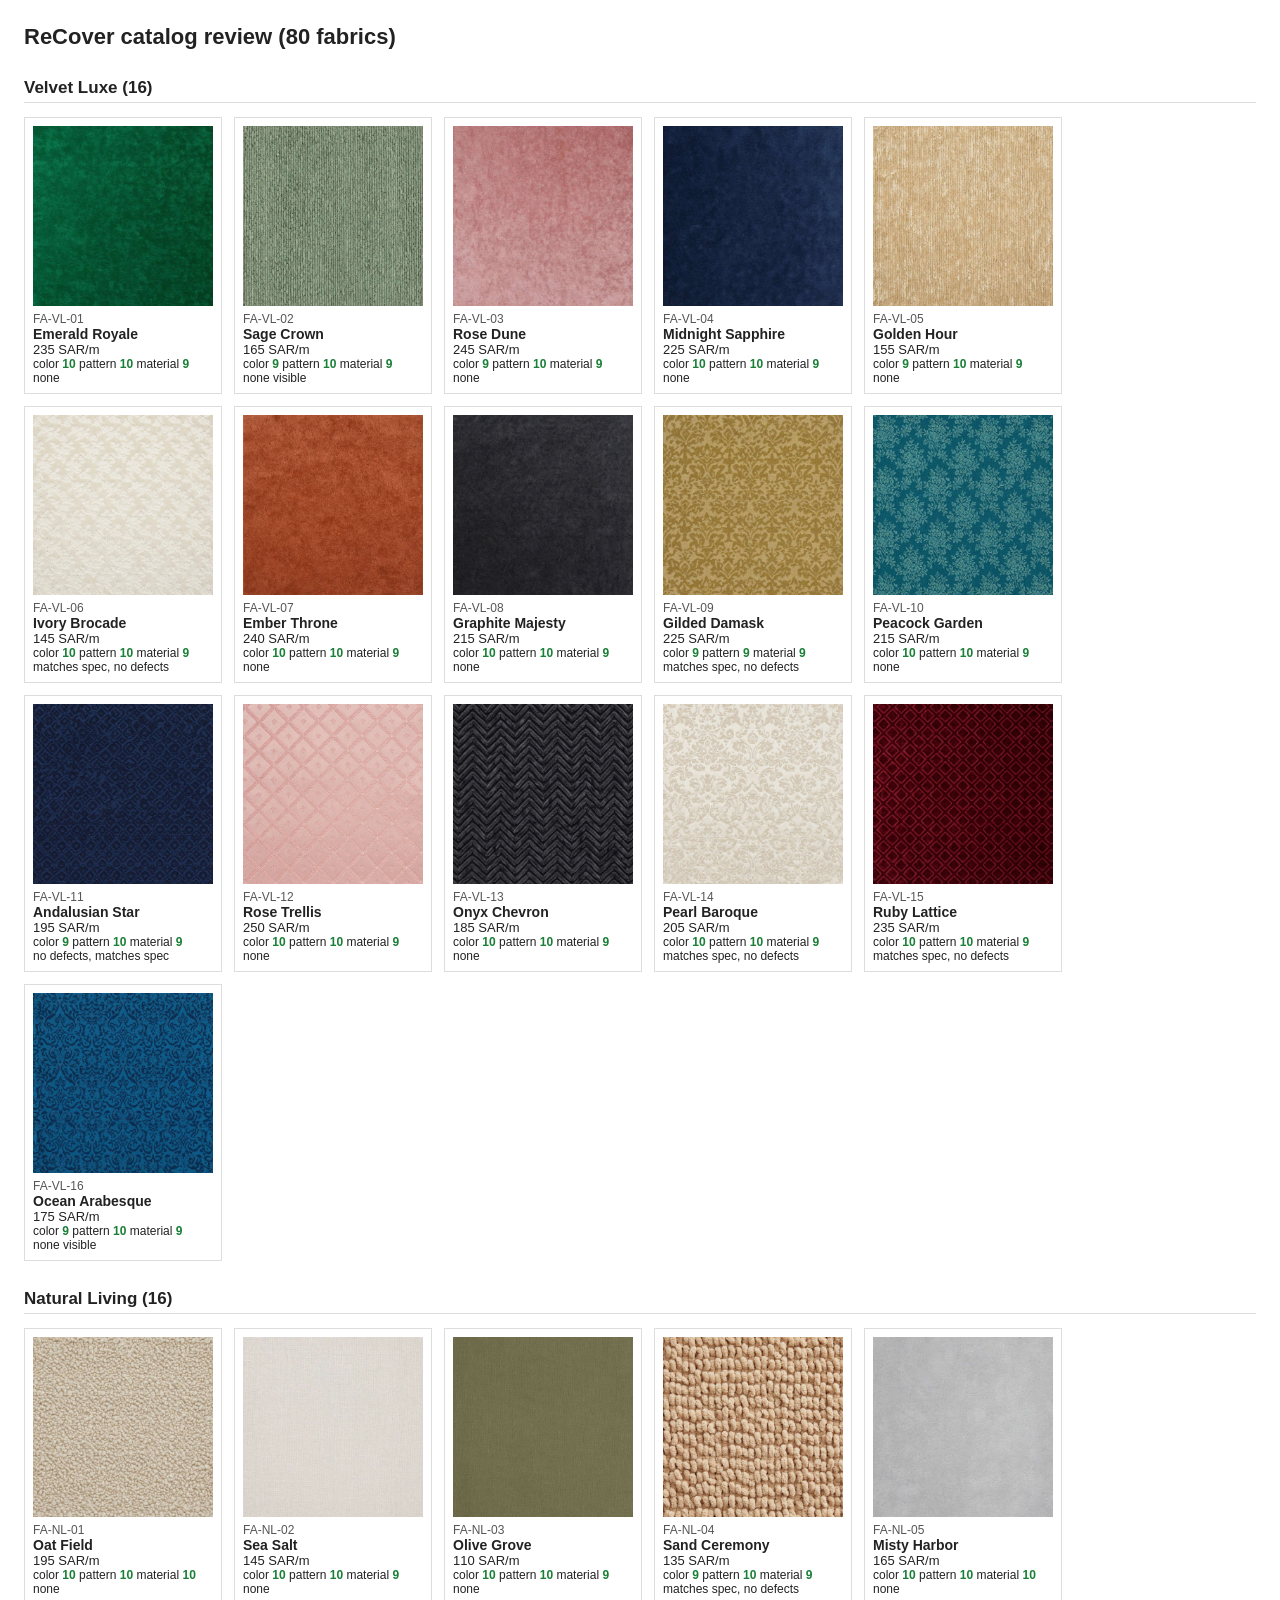
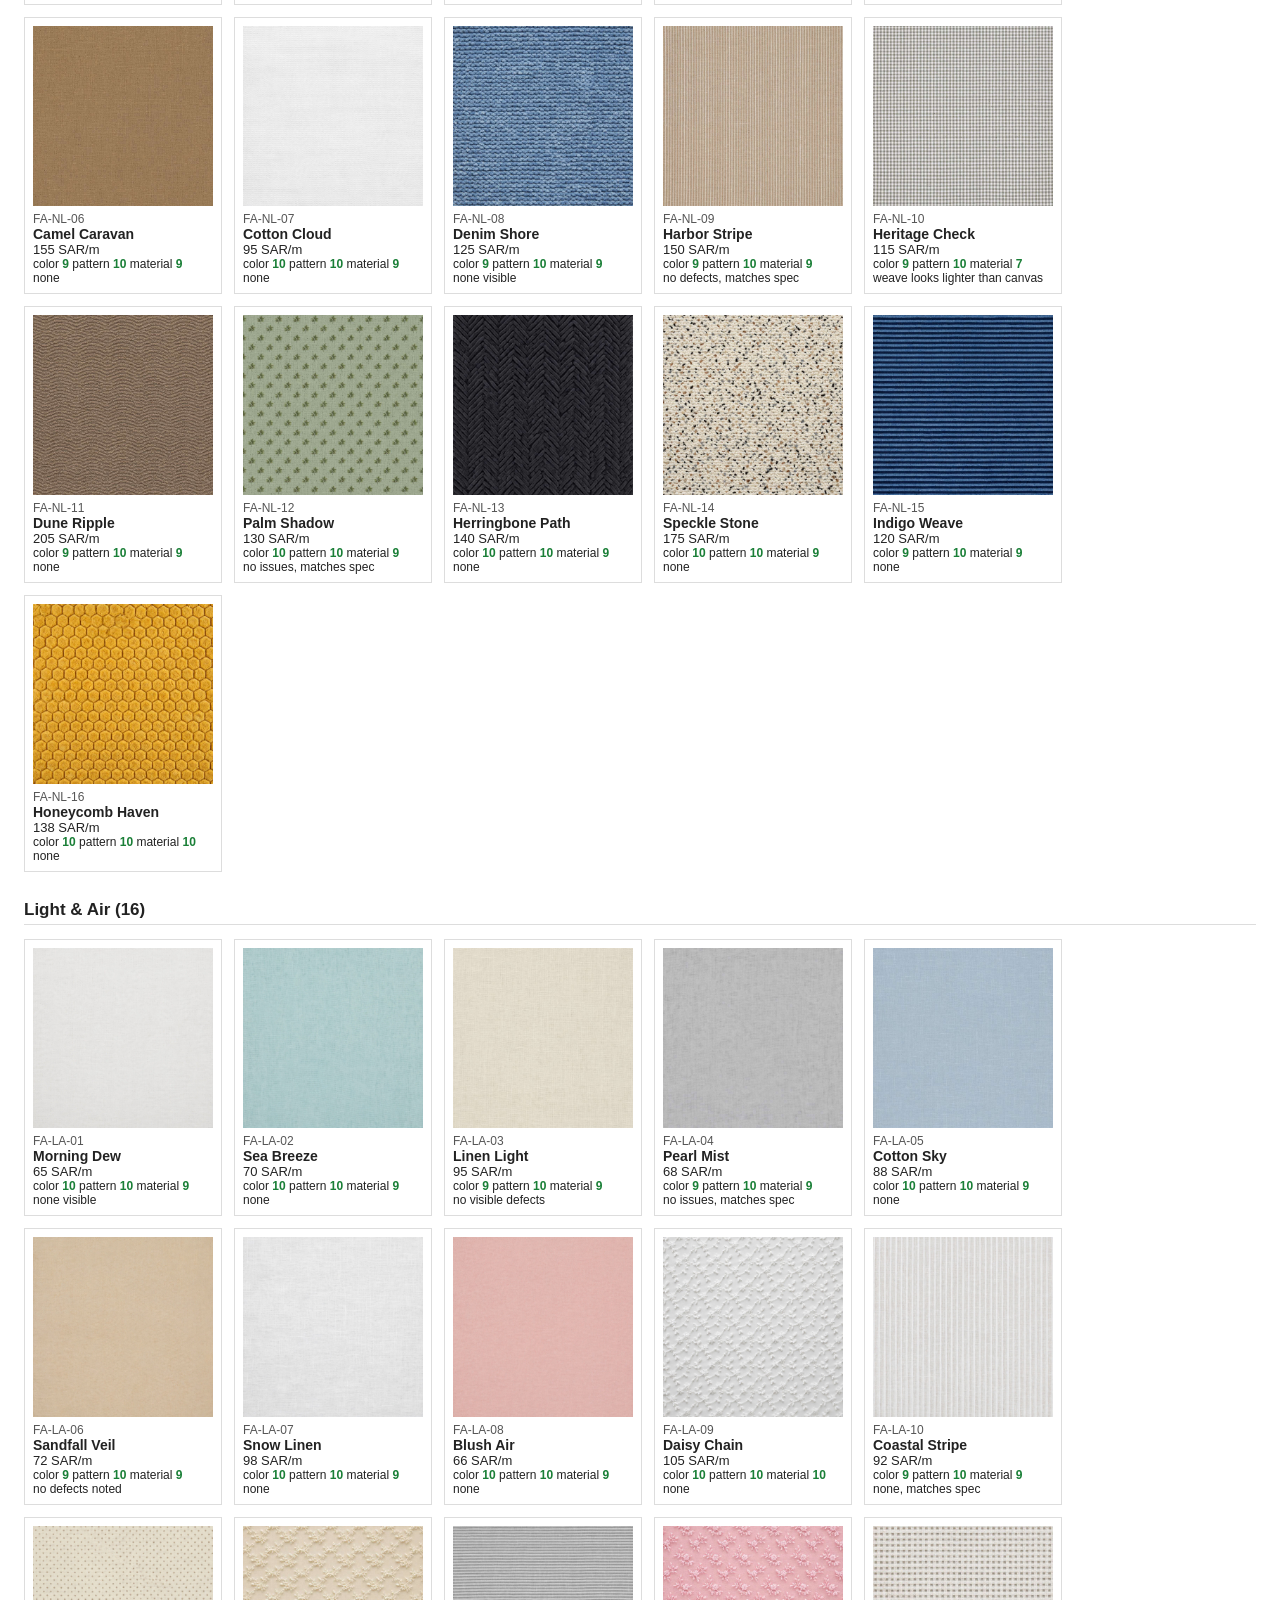
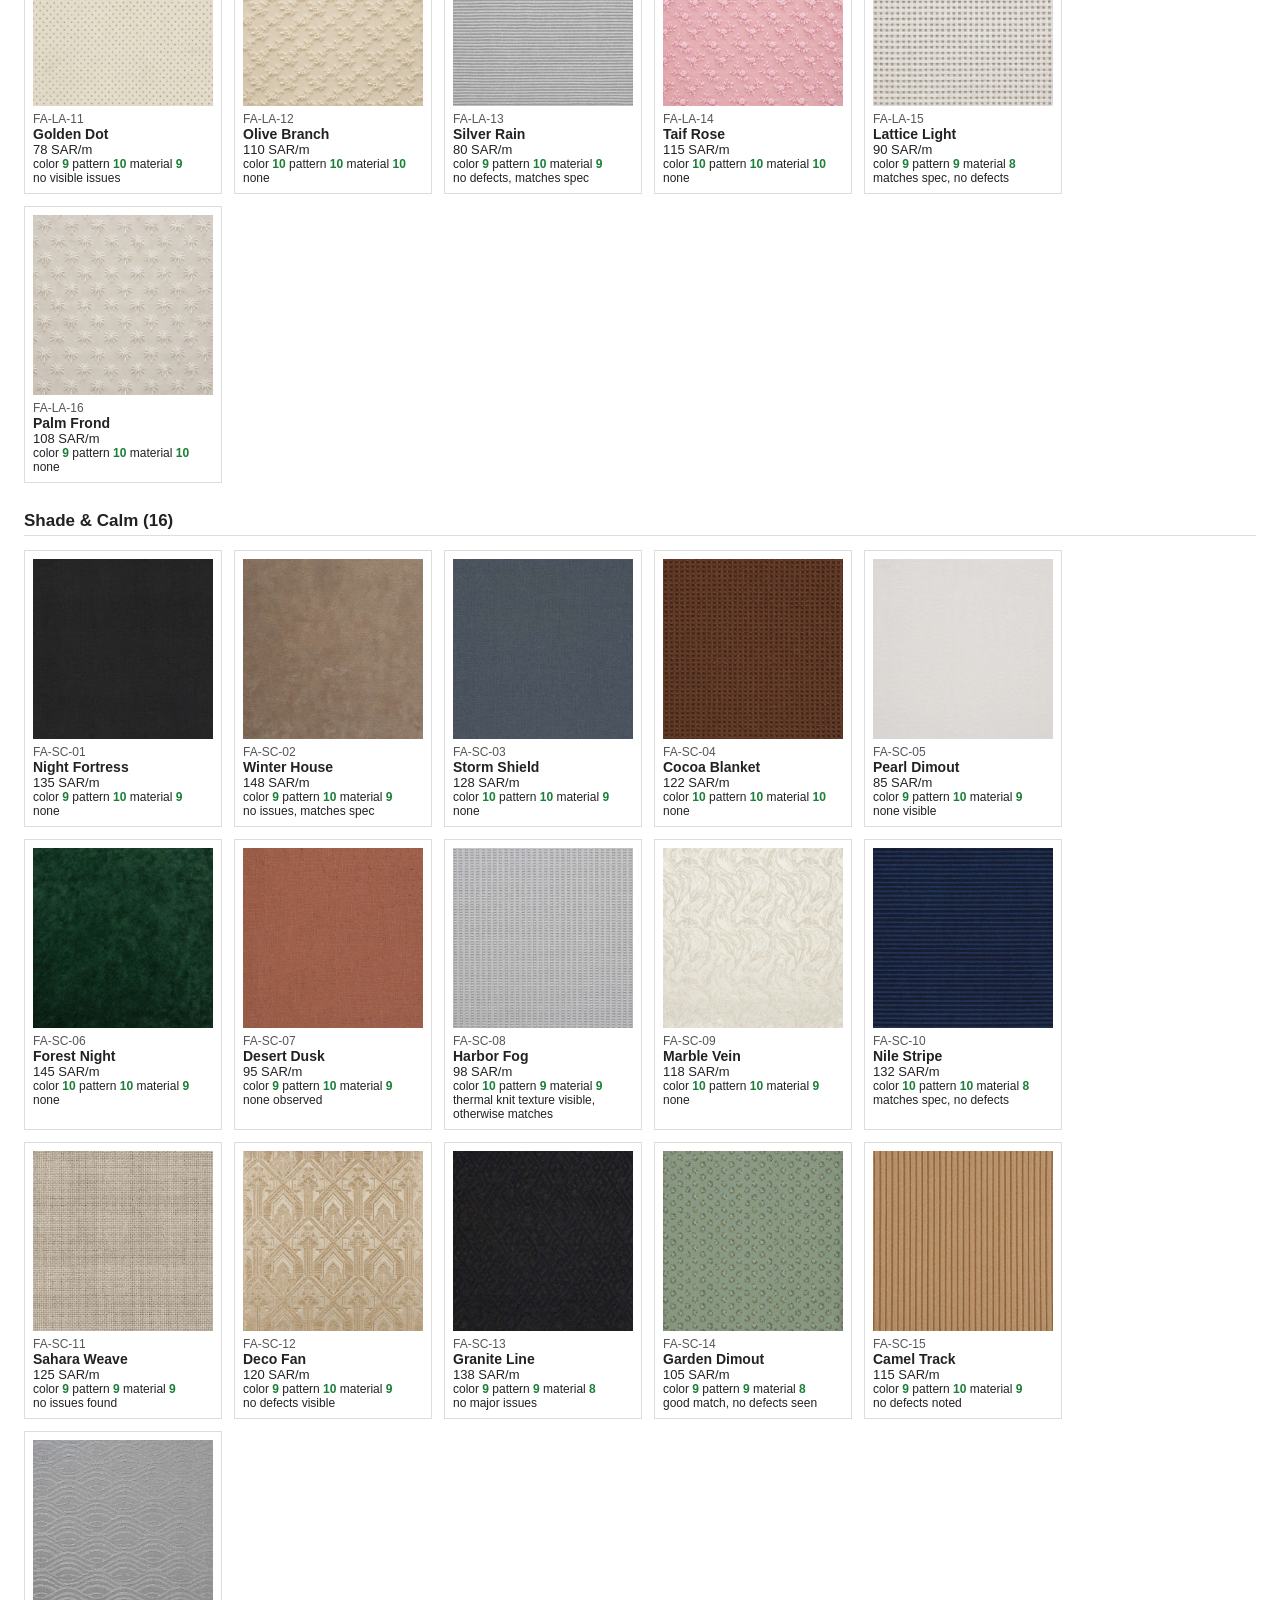
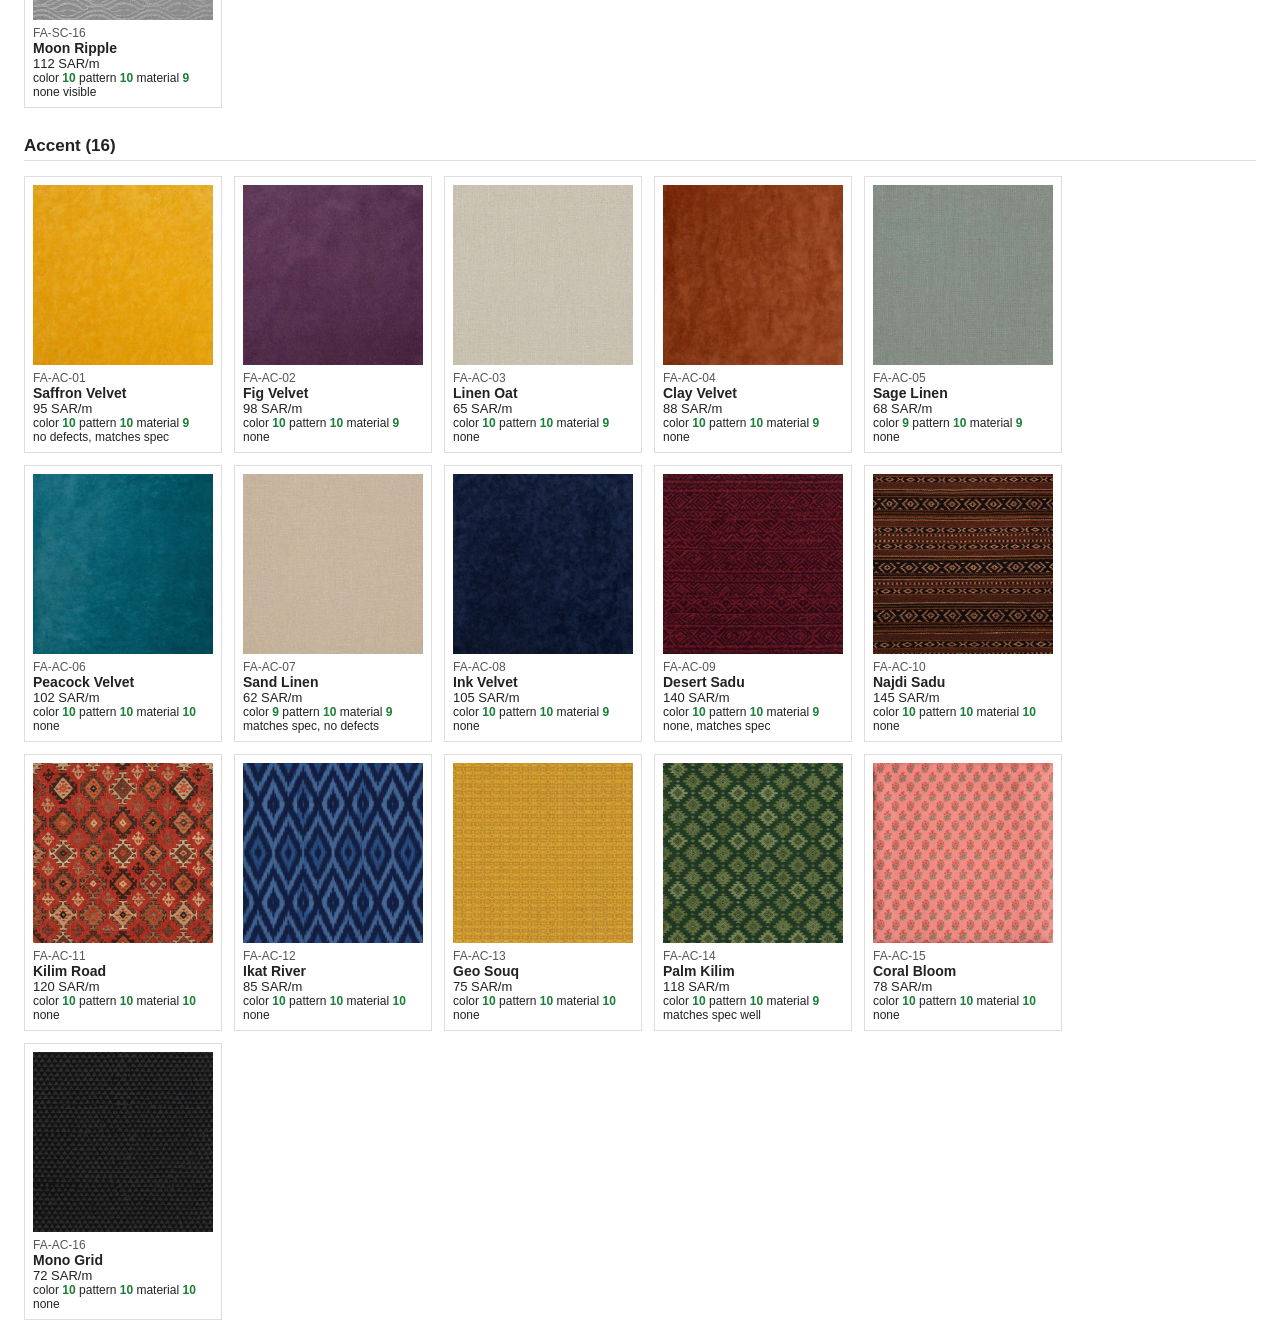
==== commit 31b8942a: "Merge verify results instead of overwriting report" ====
--- a/data/contact_sheet.html
+++ b/data/contact_sheet.html
@@ -22,98 +22,98 @@
 <h1>ReCover catalog review (80 fabrics)</h1>
 <h2>Velvet Luxe (16)</h2>
 <div class="grid">
-<div class="card"><img src="catalog/FA-VL-01.jpg" alt="FA-VL-01" loading="lazy"><div class="code">FA-VL-01</div><div class="name">Emerald Royale</div><div class="price">235 SAR/m</div><div class="scores">color <span class="na">n/a</span> pattern <span class="na">n/a</span> material <span class="na">n/a</span></div><div class="scores">not verified</div></div>
-<div class="card"><img src="catalog/FA-VL-02.jpg" alt="FA-VL-02" loading="lazy"><div class="code">FA-VL-02</div><div class="name">Sage Crown</div><div class="price">165 SAR/m</div><div class="scores">color <span class="na">n/a</span> pattern <span class="na">n/a</span> material <span class="na">n/a</span></div><div class="scores">not verified</div></div>
-<div class="card"><img src="catalog/FA-VL-03.jpg" alt="FA-VL-03" loading="lazy"><div class="code">FA-VL-03</div><div class="name">Rose Dune</div><div class="price">245 SAR/m</div><div class="scores">color <span class="na">n/a</span> pattern <span class="na">n/a</span> material <span class="na">n/a</span></div><div class="scores">not verified</div></div>
-<div class="card"><img src="catalog/FA-VL-04.jpg" alt="FA-VL-04" loading="lazy"><div class="code">FA-VL-04</div><div class="name">Midnight Sapphire</div><div class="price">225 SAR/m</div><div class="scores">color <span class="na">n/a</span> pattern <span class="na">n/a</span> material <span class="na">n/a</span></div><div class="scores">not verified</div></div>
-<div class="card"><img src="catalog/FA-VL-05.jpg" alt="FA-VL-05" loading="lazy"><div class="code">FA-VL-05</div><div class="name">Golden Hour</div><div class="price">155 SAR/m</div><div class="scores">color <span class="na">n/a</span> pattern <span class="na">n/a</span> material <span class="na">n/a</span></div><div class="scores">not verified</div></div>
+<div class="card"><img src="catalog/FA-VL-01.jpg" alt="FA-VL-01" loading="lazy"><div class="code">FA-VL-01</div><div class="name">Emerald Royale</div><div class="price">235 SAR/m</div><div class="scores">color <span class="ok">10</span> pattern <span class="ok">10</span> material <span class="ok">9</span></div><div class="scores">none</div></div>
+<div class="card"><img src="catalog/FA-VL-02.jpg" alt="FA-VL-02" loading="lazy"><div class="code">FA-VL-02</div><div class="name">Sage Crown</div><div class="price">165 SAR/m</div><div class="scores">color <span class="ok">9</span> pattern <span class="ok">10</span> material <span class="ok">9</span></div><div class="scores">none visible</div></div>
+<div class="card"><img src="catalog/FA-VL-03.jpg" alt="FA-VL-03" loading="lazy"><div class="code">FA-VL-03</div><div class="name">Rose Dune</div><div class="price">245 SAR/m</div><div class="scores">color <span class="ok">9</span> pattern <span class="ok">10</span> material <span class="ok">9</span></div><div class="scores">none</div></div>
+<div class="card"><img src="catalog/FA-VL-04.jpg" alt="FA-VL-04" loading="lazy"><div class="code">FA-VL-04</div><div class="name">Midnight Sapphire</div><div class="price">225 SAR/m</div><div class="scores">color <span class="ok">10</span> pattern <span class="ok">10</span> material <span class="ok">9</span></div><div class="scores">none</div></div>
+<div class="card"><img src="catalog/FA-VL-05.jpg" alt="FA-VL-05" loading="lazy"><div class="code">FA-VL-05</div><div class="name">Golden Hour</div><div class="price">155 SAR/m</div><div class="scores">color <span class="ok">9</span> pattern <span class="ok">10</span> material <span class="ok">9</span></div><div class="scores">none</div></div>
 <div class="card"><img src="catalog/FA-VL-06.jpg" alt="FA-VL-06" loading="lazy"><div class="code">FA-VL-06</div><div class="name">Ivory Brocade</div><div class="price">145 SAR/m</div><div class="scores">color <span class="ok">10</span> pattern <span class="ok">10</span> material <span class="ok">9</span></div><div class="scores">matches spec, no defects</div></div>
-<div class="card"><img src="catalog/FA-VL-07.jpg" alt="FA-VL-07" loading="lazy"><div class="code">FA-VL-07</div><div class="name">Ember Throne</div><div class="price">240 SAR/m</div><div class="scores">color <span class="na">n/a</span> pattern <span class="na">n/a</span> material <span class="na">n/a</span></div><div class="scores">not verified</div></div>
-<div class="card"><img src="catalog/FA-VL-08.jpg" alt="FA-VL-08" loading="lazy"><div class="code">FA-VL-08</div><div class="name">Graphite Majesty</div><div class="price">215 SAR/m</div><div class="scores">color <span class="na">n/a</span> pattern <span class="na">n/a</span> material <span class="na">n/a</span></div><div class="scores">not verified</div></div>
-<div class="card"><img src="catalog/FA-VL-09.jpg" alt="FA-VL-09" loading="lazy"><div class="code">FA-VL-09</div><div class="name">Gilded Damask</div><div class="price">225 SAR/m</div><div class="scores">color <span class="na">n/a</span> pattern <span class="na">n/a</span> material <span class="na">n/a</span></div><div class="scores">not verified</div></div>
-<div class="card"><img src="catalog/FA-VL-10.jpg" alt="FA-VL-10" loading="lazy"><div class="code">FA-VL-10</div><div class="name">Peacock Garden</div><div class="price">215 SAR/m</div><div class="scores">color <span class="na">n/a</span> pattern <span class="na">n/a</span> material <span class="na">n/a</span></div><div class="scores">not verified</div></div>
-<div class="card"><img src="catalog/FA-VL-11.jpg" alt="FA-VL-11" loading="lazy"><div class="code">FA-VL-11</div><div class="name">Andalusian Star</div><div class="price">195 SAR/m</div><div class="scores">color <span class="na">n/a</span> pattern <span class="na">n/a</span> material <span class="na">n/a</span></div><div class="scores">not verified</div></div>
-<div class="card"><img src="catalog/FA-VL-12.jpg" alt="FA-VL-12" loading="lazy"><div class="code">FA-VL-12</div><div class="name">Rose Trellis</div><div class="price">250 SAR/m</div><div class="scores">color <span class="na">n/a</span> pattern <span class="na">n/a</span> material <span class="na">n/a</span></div><div class="scores">not verified</div></div>
-<div class="card"><img src="catalog/FA-VL-13.jpg" alt="FA-VL-13" loading="lazy"><div class="code">FA-VL-13</div><div class="name">Onyx Chevron</div><div class="price">185 SAR/m</div><div class="scores">color <span class="na">n/a</span> pattern <span class="na">n/a</span> material <span class="na">n/a</span></div><div class="scores">not verified</div></div>
-<div class="card"><img src="catalog/FA-VL-14.jpg" alt="FA-VL-14" loading="lazy"><div class="code">FA-VL-14</div><div class="name">Pearl Baroque</div><div class="price">205 SAR/m</div><div class="scores">color <span class="na">n/a</span> pattern <span class="na">n/a</span> material <span class="na">n/a</span></div><div class="scores">not verified</div></div>
-<div class="card"><img src="catalog/FA-VL-15.jpg" alt="FA-VL-15" loading="lazy"><div class="code">FA-VL-15</div><div class="name">Ruby Lattice</div><div class="price">235 SAR/m</div><div class="scores">color <span class="na">n/a</span> pattern <span class="na">n/a</span> material <span class="na">n/a</span></div><div class="scores">not verified</div></div>
-<div class="card"><img src="catalog/FA-VL-16.jpg" alt="FA-VL-16" loading="lazy"><div class="code">FA-VL-16</div><div class="name">Ocean Arabesque</div><div class="price">175 SAR/m</div><div class="scores">color <span class="na">n/a</span> pattern <span class="na">n/a</span> material <span class="na">n/a</span></div><div class="scores">not verified</div></div>
+<div class="card"><img src="catalog/FA-VL-07.jpg" alt="FA-VL-07" loading="lazy"><div class="code">FA-VL-07</div><div class="name">Ember Throne</div><div class="price">240 SAR/m</div><div class="scores">color <span class="ok">10</span> pattern <span class="ok">10</span> material <span class="ok">9</span></div><div class="scores">none</div></div>
+<div class="card"><img src="catalog/FA-VL-08.jpg" alt="FA-VL-08" loading="lazy"><div class="code">FA-VL-08</div><div class="name">Graphite Majesty</div><div class="price">215 SAR/m</div><div class="scores">color <span class="ok">10</span> pattern <span class="ok">10</span> material <span class="ok">9</span></div><div class="scores">none</div></div>
+<div class="card"><img src="catalog/FA-VL-09.jpg" alt="FA-VL-09" loading="lazy"><div class="code">FA-VL-09</div><div class="name">Gilded Damask</div><div class="price">225 SAR/m</div><div class="scores">color <span class="ok">9</span> pattern <span class="ok">9</span> material <span class="ok">9</span></div><div class="scores">matches spec, no defects</div></div>
+<div class="card"><img src="catalog/FA-VL-10.jpg" alt="FA-VL-10" loading="lazy"><div class="code">FA-VL-10</div><div class="name">Peacock Garden</div><div class="price">215 SAR/m</div><div class="scores">color <span class="ok">10</span> pattern <span class="ok">10</span> material <span class="ok">9</span></div><div class="scores">none</div></div>
+<div class="card"><img src="catalog/FA-VL-11.jpg" alt="FA-VL-11" loading="lazy"><div class="code">FA-VL-11</div><div class="name">Andalusian Star</div><div class="price">195 SAR/m</div><div class="scores">color <span class="ok">9</span> pattern <span class="ok">10</span> material <span class="ok">9</span></div><div class="scores">no defects, matches spec</div></div>
+<div class="card"><img src="catalog/FA-VL-12.jpg" alt="FA-VL-12" loading="lazy"><div class="code">FA-VL-12</div><div class="name">Rose Trellis</div><div class="price">250 SAR/m</div><div class="scores">color <span class="ok">10</span> pattern <span class="ok">10</span> material <span class="ok">9</span></div><div class="scores">none</div></div>
+<div class="card"><img src="catalog/FA-VL-13.jpg" alt="FA-VL-13" loading="lazy"><div class="code">FA-VL-13</div><div class="name">Onyx Chevron</div><div class="price">185 SAR/m</div><div class="scores">color <span class="ok">10</span> pattern <span class="ok">10</span> material <span class="ok">9</span></div><div class="scores">none</div></div>
+<div class="card"><img src="catalog/FA-VL-14.jpg" alt="FA-VL-14" loading="lazy"><div class="code">FA-VL-14</div><div class="name">Pearl Baroque</div><div class="price">205 SAR/m</div><div class="scores">color <span class="ok">10</span> pattern <span class="ok">10</span> material <span class="ok">9</span></div><div class="scores">matches spec, no defects</div></div>
+<div class="card"><img src="catalog/FA-VL-15.jpg" alt="FA-VL-15" loading="lazy"><div class="code">FA-VL-15</div><div class="name">Ruby Lattice</div><div class="price">235 SAR/m</div><div class="scores">color <span class="ok">10</span> pattern <span class="ok">10</span> material <span class="ok">9</span></div><div class="scores">matches spec, no defects</div></div>
+<div class="card"><img src="catalog/FA-VL-16.jpg" alt="FA-VL-16" loading="lazy"><div class="code">FA-VL-16</div><div class="name">Ocean Arabesque</div><div class="price">175 SAR/m</div><div class="scores">color <span class="ok">9</span> pattern <span class="ok">10</span> material <span class="ok">9</span></div><div class="scores">none visible</div></div>
 </div>
 <h2>Natural Living (16)</h2>
 <div class="grid">
-<div class="card"><img src="catalog/FA-NL-01.jpg" alt="FA-NL-01" loading="lazy"><div class="code">FA-NL-01</div><div class="name">Oat Field</div><div class="price">195 SAR/m</div><div class="scores">color <span class="na">n/a</span> pattern <span class="na">n/a</span> material <span class="na">n/a</span></div><div class="scores">not verified</div></div>
-<div class="card"><img src="catalog/FA-NL-02.jpg" alt="FA-NL-02" loading="lazy"><div class="code">FA-NL-02</div><div class="name">Sea Salt</div><div class="price">145 SAR/m</div><div class="scores">color <span class="na">n/a</span> pattern <span class="na">n/a</span> material <span class="na">n/a</span></div><div class="scores">not verified</div></div>
-<div class="card"><img src="catalog/FA-NL-03.jpg" alt="FA-NL-03" loading="lazy"><div class="code">FA-NL-03</div><div class="name">Olive Grove</div><div class="price">110 SAR/m</div><div class="scores">color <span class="na">n/a</span> pattern <span class="na">n/a</span> material <span class="na">n/a</span></div><div class="scores">not verified</div></div>
-<div class="card"><img src="catalog/FA-NL-04.jpg" alt="FA-NL-04" loading="lazy"><div class="code">FA-NL-04</div><div class="name">Sand Ceremony</div><div class="price">135 SAR/m</div><div class="scores">color <span class="na">n/a</span> pattern <span class="na">n/a</span> material <span class="na">n/a</span></div><div class="scores">not verified</div></div>
-<div class="card"><img src="catalog/FA-NL-05.jpg" alt="FA-NL-05" loading="lazy"><div class="code">FA-NL-05</div><div class="name">Misty Harbor</div><div class="price">165 SAR/m</div><div class="scores">color <span class="na">n/a</span> pattern <span class="na">n/a</span> material <span class="na">n/a</span></div><div class="scores">not verified</div></div>
-<div class="card"><img src="catalog/FA-NL-06.jpg" alt="FA-NL-06" loading="lazy"><div class="code">FA-NL-06</div><div class="name">Camel Caravan</div><div class="price">155 SAR/m</div><div class="scores">color <span class="na">n/a</span> pattern <span class="na">n/a</span> material <span class="na">n/a</span></div><div class="scores">not verified</div></div>
-<div class="card"><img src="catalog/FA-NL-07.jpg" alt="FA-NL-07" loading="lazy"><div class="code">FA-NL-07</div><div class="name">Cotton Cloud</div><div class="price">95 SAR/m</div><div class="scores">color <span class="na">n/a</span> pattern <span class="na">n/a</span> material <span class="na">n/a</span></div><div class="scores">not verified</div></div>
-<div class="card"><img src="catalog/FA-NL-08.jpg" alt="FA-NL-08" loading="lazy"><div class="code">FA-NL-08</div><div class="name">Denim Shore</div><div class="price">125 SAR/m</div><div class="scores">color <span class="na">n/a</span> pattern <span class="na">n/a</span> material <span class="na">n/a</span></div><div class="scores">not verified</div></div>
-<div class="card"><img src="catalog/FA-NL-09.jpg" alt="FA-NL-09" loading="lazy"><div class="code">FA-NL-09</div><div class="name">Harbor Stripe</div><div class="price">150 SAR/m</div><div class="scores">color <span class="na">n/a</span> pattern <span class="na">n/a</span> material <span class="na">n/a</span></div><div class="scores">not verified</div></div>
-<div class="card"><img src="catalog/FA-NL-10.jpg" alt="FA-NL-10" loading="lazy"><div class="code">FA-NL-10</div><div class="name">Heritage Check</div><div class="price">115 SAR/m</div><div class="scores">color <span class="na">n/a</span> pattern <span class="na">n/a</span> material <span class="na">n/a</span></div><div class="scores">not verified</div></div>
-<div class="card"><img src="catalog/FA-NL-11.jpg" alt="FA-NL-11" loading="lazy"><div class="code">FA-NL-11</div><div class="name">Dune Ripple</div><div class="price">205 SAR/m</div><div class="scores">color <span class="na">n/a</span> pattern <span class="na">n/a</span> material <span class="na">n/a</span></div><div class="scores">not verified</div></div>
-<div class="card"><img src="catalog/FA-NL-12.jpg" alt="FA-NL-12" loading="lazy"><div class="code">FA-NL-12</div><div class="name">Palm Shadow</div><div class="price">130 SAR/m</div><div class="scores">color <span class="na">n/a</span> pattern <span class="na">n/a</span> material <span class="na">n/a</span></div><div class="scores">not verified</div></div>
-<div class="card"><img src="catalog/FA-NL-13.jpg" alt="FA-NL-13" loading="lazy"><div class="code">FA-NL-13</div><div class="name">Herringbone Path</div><div class="price">140 SAR/m</div><div class="scores">color <span class="na">n/a</span> pattern <span class="na">n/a</span> material <span class="na">n/a</span></div><div class="scores">not verified</div></div>
-<div class="card"><img src="catalog/FA-NL-14.jpg" alt="FA-NL-14" loading="lazy"><div class="code">FA-NL-14</div><div class="name">Speckle Stone</div><div class="price">175 SAR/m</div><div class="scores">color <span class="na">n/a</span> pattern <span class="na">n/a</span> material <span class="na">n/a</span></div><div class="scores">not verified</div></div>
-<div class="card"><img src="catalog/FA-NL-15.jpg" alt="FA-NL-15" loading="lazy"><div class="code">FA-NL-15</div><div class="name">Indigo Weave</div><div class="price">120 SAR/m</div><div class="scores">color <span class="na">n/a</span> pattern <span class="na">n/a</span> material <span class="na">n/a</span></div><div class="scores">not verified</div></div>
-<div class="card"><img src="catalog/FA-NL-16.jpg" alt="FA-NL-16" loading="lazy"><div class="code">FA-NL-16</div><div class="name">Honeycomb Haven</div><div class="price">138 SAR/m</div><div class="scores">color <span class="na">n/a</span> pattern <span class="na">n/a</span> material <span class="na">n/a</span></div><div class="scores">not verified</div></div>
+<div class="card"><img src="catalog/FA-NL-01.jpg" alt="FA-NL-01" loading="lazy"><div class="code">FA-NL-01</div><div class="name">Oat Field</div><div class="price">195 SAR/m</div><div class="scores">color <span class="ok">10</span> pattern <span class="ok">10</span> material <span class="ok">10</span></div><div class="scores">none</div></div>
+<div class="card"><img src="catalog/FA-NL-02.jpg" alt="FA-NL-02" loading="lazy"><div class="code">FA-NL-02</div><div class="name">Sea Salt</div><div class="price">145 SAR/m</div><div class="scores">color <span class="ok">10</span> pattern <span class="ok">10</span> material <span class="ok">9</span></div><div class="scores">none</div></div>
+<div class="card"><img src="catalog/FA-NL-03.jpg" alt="FA-NL-03" loading="lazy"><div class="code">FA-NL-03</div><div class="name">Olive Grove</div><div class="price">110 SAR/m</div><div class="scores">color <span class="ok">10</span> pattern <span class="ok">10</span> material <span class="ok">9</span></div><div class="scores">none</div></div>
+<div class="card"><img src="catalog/FA-NL-04.jpg" alt="FA-NL-04" loading="lazy"><div class="code">FA-NL-04</div><div class="name">Sand Ceremony</div><div class="price">135 SAR/m</div><div class="scores">color <span class="ok">9</span> pattern <span class="ok">10</span> material <span class="ok">9</span></div><div class="scores">matches spec, no defects</div></div>
+<div class="card"><img src="catalog/FA-NL-05.jpg" alt="FA-NL-05" loading="lazy"><div class="code">FA-NL-05</div><div class="name">Misty Harbor</div><div class="price">165 SAR/m</div><div class="scores">color <span class="ok">10</span> pattern <span class="ok">10</span> material <span class="ok">10</span></div><div class="scores">none</div></div>
+<div class="card"><img src="catalog/FA-NL-06.jpg" alt="FA-NL-06" loading="lazy"><div class="code">FA-NL-06</div><div class="name">Camel Caravan</div><div class="price">155 SAR/m</div><div class="scores">color <span class="ok">9</span> pattern <span class="ok">10</span> material <span class="ok">9</span></div><div class="scores">none</div></div>
+<div class="card"><img src="catalog/FA-NL-07.jpg" alt="FA-NL-07" loading="lazy"><div class="code">FA-NL-07</div><div class="name">Cotton Cloud</div><div class="price">95 SAR/m</div><div class="scores">color <span class="ok">10</span> pattern <span class="ok">10</span> material <span class="ok">9</span></div><div class="scores">none</div></div>
+<div class="card"><img src="catalog/FA-NL-08.jpg" alt="FA-NL-08" loading="lazy"><div class="code">FA-NL-08</div><div class="name">Denim Shore</div><div class="price">125 SAR/m</div><div class="scores">color <span class="ok">9</span> pattern <span class="ok">10</span> material <span class="ok">9</span></div><div class="scores">none visible</div></div>
+<div class="card"><img src="catalog/FA-NL-09.jpg" alt="FA-NL-09" loading="lazy"><div class="code">FA-NL-09</div><div class="name">Harbor Stripe</div><div class="price">150 SAR/m</div><div class="scores">color <span class="ok">9</span> pattern <span class="ok">10</span> material <span class="ok">9</span></div><div class="scores">no defects, matches spec</div></div>
+<div class="card"><img src="catalog/FA-NL-10.jpg" alt="FA-NL-10" loading="lazy"><div class="code">FA-NL-10</div><div class="name">Heritage Check</div><div class="price">115 SAR/m</div><div class="scores">color <span class="ok">9</span> pattern <span class="ok">10</span> material <span class="ok">7</span></div><div class="scores">weave looks lighter than canvas</div></div>
+<div class="card"><img src="catalog/FA-NL-11.jpg" alt="FA-NL-11" loading="lazy"><div class="code">FA-NL-11</div><div class="name">Dune Ripple</div><div class="price">205 SAR/m</div><div class="scores">color <span class="ok">9</span> pattern <span class="ok">10</span> material <span class="ok">9</span></div><div class="scores">none</div></div>
+<div class="card"><img src="catalog/FA-NL-12.jpg" alt="FA-NL-12" loading="lazy"><div class="code">FA-NL-12</div><div class="name">Palm Shadow</div><div class="price">130 SAR/m</div><div class="scores">color <span class="ok">10</span> pattern <span class="ok">10</span> material <span class="ok">9</span></div><div class="scores">no issues, matches spec</div></div>
+<div class="card"><img src="catalog/FA-NL-13.jpg" alt="FA-NL-13" loading="lazy"><div class="code">FA-NL-13</div><div class="name">Herringbone Path</div><div class="price">140 SAR/m</div><div class="scores">color <span class="ok">10</span> pattern <span class="ok">10</span> material <span class="ok">9</span></div><div class="scores">none</div></div>
+<div class="card"><img src="catalog/FA-NL-14.jpg" alt="FA-NL-14" loading="lazy"><div class="code">FA-NL-14</div><div class="name">Speckle Stone</div><div class="price">175 SAR/m</div><div class="scores">color <span class="ok">10</span> pattern <span class="ok">10</span> material <span class="ok">9</span></div><div class="scores">none</div></div>
+<div class="card"><img src="catalog/FA-NL-15.jpg" alt="FA-NL-15" loading="lazy"><div class="code">FA-NL-15</div><div class="name">Indigo Weave</div><div class="price">120 SAR/m</div><div class="scores">color <span class="ok">9</span> pattern <span class="ok">10</span> material <span class="ok">9</span></div><div class="scores">none</div></div>
+<div class="card"><img src="catalog/FA-NL-16.jpg" alt="FA-NL-16" loading="lazy"><div class="code">FA-NL-16</div><div class="name">Honeycomb Haven</div><div class="price">138 SAR/m</div><div class="scores">color <span class="ok">10</span> pattern <span class="ok">10</span> material <span class="ok">10</span></div><div class="scores">none</div></div>
 </div>
 <h2>Light &amp; Air (16)</h2>
 <div class="grid">
-<div class="card"><img src="catalog/FA-LA-01.jpg" alt="FA-LA-01" loading="lazy"><div class="code">FA-LA-01</div><div class="name">Morning Dew</div><div class="price">65 SAR/m</div><div class="scores">color <span class="na">n/a</span> pattern <span class="na">n/a</span> material <span class="na">n/a</span></div><div class="scores">not verified</div></div>
-<div class="card"><img src="catalog/FA-LA-02.jpg" alt="FA-LA-02" loading="lazy"><div class="code">FA-LA-02</div><div class="name">Sea Breeze</div><div class="price">70 SAR/m</div><div class="scores">color <span class="na">n/a</span> pattern <span class="na">n/a</span> material <span class="na">n/a</span></div><div class="scores">not verified</div></div>
-<div class="card"><img src="catalog/FA-LA-03.jpg" alt="FA-LA-03" loading="lazy"><div class="code">FA-LA-03</div><div class="name">Linen Light</div><div class="price">95 SAR/m</div><div class="scores">color <span class="na">n/a</span> pattern <span class="na">n/a</span> material <span class="na">n/a</span></div><div class="scores">not verified</div></div>
-<div class="card"><img src="catalog/FA-LA-04.jpg" alt="FA-LA-04" loading="lazy"><div class="code">FA-LA-04</div><div class="name">Pearl Mist</div><div class="price">68 SAR/m</div><div class="scores">color <span class="na">n/a</span> pattern <span class="na">n/a</span> material <span class="na">n/a</span></div><div class="scores">not verified</div></div>
-<div class="card"><img src="catalog/FA-LA-05.jpg" alt="FA-LA-05" loading="lazy"><div class="code">FA-LA-05</div><div class="name">Cotton Sky</div><div class="price">88 SAR/m</div><div class="scores">color <span class="na">n/a</span> pattern <span class="na">n/a</span> material <span class="na">n/a</span></div><div class="scores">not verified</div></div>
-<div class="card"><img src="catalog/FA-LA-06.jpg" alt="FA-LA-06" loading="lazy"><div class="code">FA-LA-06</div><div class="name">Sandfall Veil</div><div class="price">72 SAR/m</div><div class="scores">color <span class="na">n/a</span> pattern <span class="na">n/a</span> material <span class="na">n/a</span></div><div class="scores">not verified</div></div>
-<div class="card"><img src="catalog/FA-LA-07.jpg" alt="FA-LA-07" loading="lazy"><div class="code">FA-LA-07</div><div class="name">Snow Linen</div><div class="price">98 SAR/m</div><div class="scores">color <span class="na">n/a</span> pattern <span class="na">n/a</span> material <span class="na">n/a</span></div><div class="scores">not verified</div></div>
-<div class="card"><img src="catalog/FA-LA-08.jpg" alt="FA-LA-08" loading="lazy"><div class="code">FA-LA-08</div><div class="name">Blush Air</div><div class="price">66 SAR/m</div><div class="scores">color <span class="na">n/a</span> pattern <span class="na">n/a</span> material <span class="na">n/a</span></div><div class="scores">not verified</div></div>
-<div class="card"><img src="catalog/FA-LA-09.jpg" alt="FA-LA-09" loading="lazy"><div class="code">FA-LA-09</div><div class="name">Daisy Chain</div><div class="price">105 SAR/m</div><div class="scores">color <span class="na">n/a</span> pattern <span class="na">n/a</span> material <span class="na">n/a</span></div><div class="scores">not verified</div></div>
-<div class="card"><img src="catalog/FA-LA-10.jpg" alt="FA-LA-10" loading="lazy"><div class="code">FA-LA-10</div><div class="name">Coastal Stripe</div><div class="price">92 SAR/m</div><div class="scores">color <span class="na">n/a</span> pattern <span class="na">n/a</span> material <span class="na">n/a</span></div><div class="scores">not verified</div></div>
-<div class="card"><img src="catalog/FA-LA-11.jpg" alt="FA-LA-11" loading="lazy"><div class="code">FA-LA-11</div><div class="name">Golden Dot</div><div class="price">78 SAR/m</div><div class="scores">color <span class="na">n/a</span> pattern <span class="na">n/a</span> material <span class="na">n/a</span></div><div class="scores">not verified</div></div>
-<div class="card"><img src="catalog/FA-LA-12.jpg" alt="FA-LA-12" loading="lazy"><div class="code">FA-LA-12</div><div class="name">Olive Branch</div><div class="price">110 SAR/m</div><div class="scores">color <span class="na">n/a</span> pattern <span class="na">n/a</span> material <span class="na">n/a</span></div><div class="scores">not verified</div></div>
-<div class="card"><img src="catalog/FA-LA-13.jpg" alt="FA-LA-13" loading="lazy"><div class="code">FA-LA-13</div><div class="name">Silver Rain</div><div class="price">80 SAR/m</div><div class="scores">color <span class="na">n/a</span> pattern <span class="na">n/a</span> material <span class="na">n/a</span></div><div class="scores">not verified</div></div>
-<div class="card"><img src="catalog/FA-LA-14.jpg" alt="FA-LA-14" loading="lazy"><div class="code">FA-LA-14</div><div class="name">Taif Rose</div><div class="price">115 SAR/m</div><div class="scores">color <span class="na">n/a</span> pattern <span class="na">n/a</span> material <span class="na">n/a</span></div><div class="scores">not verified</div></div>
-<div class="card"><img src="catalog/FA-LA-15.jpg" alt="FA-LA-15" loading="lazy"><div class="code">FA-LA-15</div><div class="name">Lattice Light</div><div class="price">90 SAR/m</div><div class="scores">color <span class="na">n/a</span> pattern <span class="na">n/a</span> material <span class="na">n/a</span></div><div class="scores">not verified</div></div>
-<div class="card"><img src="catalog/FA-LA-16.jpg" alt="FA-LA-16" loading="lazy"><div class="code">FA-LA-16</div><div class="name">Palm Frond</div><div class="price">108 SAR/m</div><div class="scores">color <span class="na">n/a</span> pattern <span class="na">n/a</span> material <span class="na">n/a</span></div><div class="scores">not verified</div></div>
+<div class="card"><img src="catalog/FA-LA-01.jpg" alt="FA-LA-01" loading="lazy"><div class="code">FA-LA-01</div><div class="name">Morning Dew</div><div class="price">65 SAR/m</div><div class="scores">color <span class="ok">10</span> pattern <span class="ok">10</span> material <span class="ok">9</span></div><div class="scores">none visible</div></div>
+<div class="card"><img src="catalog/FA-LA-02.jpg" alt="FA-LA-02" loading="lazy"><div class="code">FA-LA-02</div><div class="name">Sea Breeze</div><div class="price">70 SAR/m</div><div class="scores">color <span class="ok">10</span> pattern <span class="ok">10</span> material <span class="ok">9</span></div><div class="scores">none</div></div>
+<div class="card"><img src="catalog/FA-LA-03.jpg" alt="FA-LA-03" loading="lazy"><div class="code">FA-LA-03</div><div class="name">Linen Light</div><div class="price">95 SAR/m</div><div class="scores">color <span class="ok">9</span> pattern <span class="ok">10</span> material <span class="ok">9</span></div><div class="scores">no visible defects</div></div>
+<div class="card"><img src="catalog/FA-LA-04.jpg" alt="FA-LA-04" loading="lazy"><div class="code">FA-LA-04</div><div class="name">Pearl Mist</div><div class="price">68 SAR/m</div><div class="scores">color <span class="ok">9</span> pattern <span class="ok">10</span> material <span class="ok">9</span></div><div class="scores">no issues, matches spec</div></div>
+<div class="card"><img src="catalog/FA-LA-05.jpg" alt="FA-LA-05" loading="lazy"><div class="code">FA-LA-05</div><div class="name">Cotton Sky</div><div class="price">88 SAR/m</div><div class="scores">color <span class="ok">10</span> pattern <span class="ok">10</span> material <span class="ok">9</span></div><div class="scores">none</div></div>
+<div class="card"><img src="catalog/FA-LA-06.jpg" alt="FA-LA-06" loading="lazy"><div class="code">FA-LA-06</div><div class="name">Sandfall Veil</div><div class="price">72 SAR/m</div><div class="scores">color <span class="ok">9</span> pattern <span class="ok">10</span> material <span class="ok">9</span></div><div class="scores">no defects noted</div></div>
+<div class="card"><img src="catalog/FA-LA-07.jpg" alt="FA-LA-07" loading="lazy"><div class="code">FA-LA-07</div><div class="name">Snow Linen</div><div class="price">98 SAR/m</div><div class="scores">color <span class="ok">10</span> pattern <span class="ok">10</span> material <span class="ok">9</span></div><div class="scores">none</div></div>
+<div class="card"><img src="catalog/FA-LA-08.jpg" alt="FA-LA-08" loading="lazy"><div class="code">FA-LA-08</div><div class="name">Blush Air</div><div class="price">66 SAR/m</div><div class="scores">color <span class="ok">10</span> pattern <span class="ok">10</span> material <span class="ok">9</span></div><div class="scores">none</div></div>
+<div class="card"><img src="catalog/FA-LA-09.jpg" alt="FA-LA-09" loading="lazy"><div class="code">FA-LA-09</div><div class="name">Daisy Chain</div><div class="price">105 SAR/m</div><div class="scores">color <span class="ok">10</span> pattern <span class="ok">10</span> material <span class="ok">10</span></div><div class="scores">none</div></div>
+<div class="card"><img src="catalog/FA-LA-10.jpg" alt="FA-LA-10" loading="lazy"><div class="code">FA-LA-10</div><div class="name">Coastal Stripe</div><div class="price">92 SAR/m</div><div class="scores">color <span class="ok">9</span> pattern <span class="ok">10</span> material <span class="ok">9</span></div><div class="scores">none, matches spec</div></div>
+<div class="card"><img src="catalog/FA-LA-11.jpg" alt="FA-LA-11" loading="lazy"><div class="code">FA-LA-11</div><div class="name">Golden Dot</div><div class="price">78 SAR/m</div><div class="scores">color <span class="ok">9</span> pattern <span class="ok">10</span> material <span class="ok">9</span></div><div class="scores">no visible issues</div></div>
+<div class="card"><img src="catalog/FA-LA-12.jpg" alt="FA-LA-12" loading="lazy"><div class="code">FA-LA-12</div><div class="name">Olive Branch</div><div class="price">110 SAR/m</div><div class="scores">color <span class="ok">10</span> pattern <span class="ok">10</span> material <span class="ok">10</span></div><div class="scores">none</div></div>
+<div class="card"><img src="catalog/FA-LA-13.jpg" alt="FA-LA-13" loading="lazy"><div class="code">FA-LA-13</div><div class="name">Silver Rain</div><div class="price">80 SAR/m</div><div class="scores">color <span class="ok">9</span> pattern <span class="ok">10</span> material <span class="ok">9</span></div><div class="scores">no defects, matches spec</div></div>
+<div class="card"><img src="catalog/FA-LA-14.jpg" alt="FA-LA-14" loading="lazy"><div class="code">FA-LA-14</div><div class="name">Taif Rose</div><div class="price">115 SAR/m</div><div class="scores">color <span class="ok">10</span> pattern <span class="ok">10</span> material <span class="ok">10</span></div><div class="scores">none</div></div>
+<div class="card"><img src="catalog/FA-LA-15.jpg" alt="FA-LA-15" loading="lazy"><div class="code">FA-LA-15</div><div class="name">Lattice Light</div><div class="price">90 SAR/m</div><div class="scores">color <span class="ok">9</span> pattern <span class="ok">9</span> material <span class="ok">8</span></div><div class="scores">matches spec, no defects</div></div>
+<div class="card"><img src="catalog/FA-LA-16.jpg" alt="FA-LA-16" loading="lazy"><div class="code">FA-LA-16</div><div class="name">Palm Frond</div><div class="price">108 SAR/m</div><div class="scores">color <span class="ok">9</span> pattern <span class="ok">10</span> material <span class="ok">10</span></div><div class="scores">none</div></div>
 </div>
 <h2>Shade &amp; Calm (16)</h2>
 <div class="grid">
-<div class="card"><img src="catalog/FA-SC-01.jpg" alt="FA-SC-01" loading="lazy"><div class="code">FA-SC-01</div><div class="name">Night Fortress</div><div class="price">135 SAR/m</div><div class="scores">color <span class="na">n/a</span> pattern <span class="na">n/a</span> material <span class="na">n/a</span></div><div class="scores">not verified</div></div>
-<div class="card"><img src="catalog/FA-SC-02.jpg" alt="FA-SC-02" loading="lazy"><div class="code">FA-SC-02</div><div class="name">Winter House</div><div class="price">148 SAR/m</div><div class="scores">color <span class="na">n/a</span> pattern <span class="na">n/a</span> material <span class="na">n/a</span></div><div class="scores">not verified</div></div>
-<div class="card"><img src="catalog/FA-SC-03.jpg" alt="FA-SC-03" loading="lazy"><div class="code">FA-SC-03</div><div class="name">Storm Shield</div><div class="price">128 SAR/m</div><div class="scores">color <span class="na">n/a</span> pattern <span class="na">n/a</span> material <span class="na">n/a</span></div><div class="scores">not verified</div></div>
-<div class="card"><img src="catalog/FA-SC-04.jpg" alt="FA-SC-04" loading="lazy"><div class="code">FA-SC-04</div><div class="name">Cocoa Blanket</div><div class="price">122 SAR/m</div><div class="scores">color <span class="na">n/a</span> pattern <span class="na">n/a</span> material <span class="na">n/a</span></div><div class="scores">not verified</div></div>
-<div class="card"><img src="catalog/FA-SC-05.jpg" alt="FA-SC-05" loading="lazy"><div class="code">FA-SC-05</div><div class="name">Pearl Dimout</div><div class="price">85 SAR/m</div><div class="scores">color <span class="na">n/a</span> pattern <span class="na">n/a</span> material <span class="na">n/a</span></div><div class="scores">not verified</div></div>
-<div class="card"><img src="catalog/FA-SC-06.jpg" alt="FA-SC-06" loading="lazy"><div class="code">FA-SC-06</div><div class="name">Forest Night</div><div class="price">145 SAR/m</div><div class="scores">color <span class="na">n/a</span> pattern <span class="na">n/a</span> material <span class="na">n/a</span></div><div class="scores">not verified</div></div>
-<div class="card"><img src="catalog/FA-SC-07.jpg" alt="FA-SC-07" loading="lazy"><div class="code">FA-SC-07</div><div class="name">Desert Dusk</div><div class="price">95 SAR/m</div><div class="scores">color <span class="na">n/a</span> pattern <span class="na">n/a</span> material <span class="na">n/a</span></div><div class="scores">not verified</div></div>
-<div class="card"><img src="catalog/FA-SC-08.jpg" alt="FA-SC-08" loading="lazy"><div class="code">FA-SC-08</div><div class="name">Harbor Fog</div><div class="price">98 SAR/m</div><div class="scores">color <span class="na">n/a</span> pattern <span class="na">n/a</span> material <span class="na">n/a</span></div><div class="scores">not verified</div></div>
-<div class="card"><img src="catalog/FA-SC-09.jpg" alt="FA-SC-09" loading="lazy"><div class="code">FA-SC-09</div><div class="name">Marble Vein</div><div class="price">118 SAR/m</div><div class="scores">color <span class="na">n/a</span> pattern <span class="na">n/a</span> material <span class="na">n/a</span></div><div class="scores">not verified</div></div>
-<div class="card"><img src="catalog/FA-SC-10.jpg" alt="FA-SC-10" loading="lazy"><div class="code">FA-SC-10</div><div class="name">Nile Stripe</div><div class="price">132 SAR/m</div><div class="scores">color <span class="na">n/a</span> pattern <span class="na">n/a</span> material <span class="na">n/a</span></div><div class="scores">not verified</div></div>
-<div class="card"><img src="catalog/FA-SC-11.jpg" alt="FA-SC-11" loading="lazy"><div class="code">FA-SC-11</div><div class="name">Sahara Weave</div><div class="price">125 SAR/m</div><div class="scores">color <span class="na">n/a</span> pattern <span class="na">n/a</span> material <span class="na">n/a</span></div><div class="scores">not verified</div></div>
-<div class="card"><img src="catalog/FA-SC-12.jpg" alt="FA-SC-12" loading="lazy"><div class="code">FA-SC-12</div><div class="name">Deco Fan</div><div class="price">120 SAR/m</div><div class="scores">color <span class="na">n/a</span> pattern <span class="na">n/a</span> material <span class="na">n/a</span></div><div class="scores">not verified</div></div>
-<div class="card"><img src="catalog/FA-SC-13.jpg" alt="FA-SC-13" loading="lazy"><div class="code">FA-SC-13</div><div class="name">Granite Line</div><div class="price">138 SAR/m</div><div class="scores">color <span class="na">n/a</span> pattern <span class="na">n/a</span> material <span class="na">n/a</span></div><div class="scores">not verified</div></div>
-<div class="card"><img src="catalog/FA-SC-14.jpg" alt="FA-SC-14" loading="lazy"><div class="code">FA-SC-14</div><div class="name">Garden Dimout</div><div class="price">105 SAR/m</div><div class="scores">color <span class="na">n/a</span> pattern <span class="na">n/a</span> material <span class="na">n/a</span></div><div class="scores">not verified</div></div>
-<div class="card"><img src="catalog/FA-SC-15.jpg" alt="FA-SC-15" loading="lazy"><div class="code">FA-SC-15</div><div class="name">Camel Track</div><div class="price">115 SAR/m</div><div class="scores">color <span class="na">n/a</span> pattern <span class="na">n/a</span> material <span class="na">n/a</span></div><div class="scores">not verified</div></div>
-<div class="card"><img src="catalog/FA-SC-16.jpg" alt="FA-SC-16" loading="lazy"><div class="code">FA-SC-16</div><div class="name">Moon Ripple</div><div class="price">112 SAR/m</div><div class="scores">color <span class="na">n/a</span> pattern <span class="na">n/a</span> material <span class="na">n/a</span></div><div class="scores">not verified</div></div>
+<div class="card"><img src="catalog/FA-SC-01.jpg" alt="FA-SC-01" loading="lazy"><div class="code">FA-SC-01</div><div class="name">Night Fortress</div><div class="price">135 SAR/m</div><div class="scores">color <span class="ok">9</span> pattern <span class="ok">10</span> material <span class="ok">9</span></div><div class="scores">none</div></div>
+<div class="card"><img src="catalog/FA-SC-02.jpg" alt="FA-SC-02" loading="lazy"><div class="code">FA-SC-02</div><div class="name">Winter House</div><div class="price">148 SAR/m</div><div class="scores">color <span class="ok">9</span> pattern <span class="ok">10</span> material <span class="ok">9</span></div><div class="scores">no issues, matches spec</div></div>
+<div class="card"><img src="catalog/FA-SC-03.jpg" alt="FA-SC-03" loading="lazy"><div class="code">FA-SC-03</div><div class="name">Storm Shield</div><div class="price">128 SAR/m</div><div class="scores">color <span class="ok">10</span> pattern <span class="ok">10</span> material <span class="ok">9</span></div><div class="scores">none</div></div>
+<div class="card"><img src="catalog/FA-SC-04.jpg" alt="FA-SC-04" loading="lazy"><div class="code">FA-SC-04</div><div class="name">Cocoa Blanket</div><div class="price">122 SAR/m</div><div class="scores">color <span class="ok">10</span> pattern <span class="ok">10</span> material <span class="ok">10</span></div><div class="scores">none</div></div>
+<div class="card"><img src="catalog/FA-SC-05.jpg" alt="FA-SC-05" loading="lazy"><div class="code">FA-SC-05</div><div class="name">Pearl Dimout</div><div class="price">85 SAR/m</div><div class="scores">color <span class="ok">9</span> pattern <span class="ok">10</span> material <span class="ok">9</span></div><div class="scores">none visible</div></div>
+<div class="card"><img src="catalog/FA-SC-06.jpg" alt="FA-SC-06" loading="lazy"><div class="code">FA-SC-06</div><div class="name">Forest Night</div><div class="price">145 SAR/m</div><div class="scores">color <span class="ok">10</span> pattern <span class="ok">10</span> material <span class="ok">9</span></div><div class="scores">none</div></div>
+<div class="card"><img src="catalog/FA-SC-07.jpg" alt="FA-SC-07" loading="lazy"><div class="code">FA-SC-07</div><div class="name">Desert Dusk</div><div class="price">95 SAR/m</div><div class="scores">color <span class="ok">9</span> pattern <span class="ok">10</span> material <span class="ok">9</span></div><div class="scores">none observed</div></div>
+<div class="card"><img src="catalog/FA-SC-08.jpg" alt="FA-SC-08" loading="lazy"><div class="code">FA-SC-08</div><div class="name">Harbor Fog</div><div class="price">98 SAR/m</div><div class="scores">color <span class="ok">10</span> pattern <span class="ok">9</span> material <span class="ok">9</span></div><div class="scores">thermal knit texture visible, otherwise matches</div></div>
+<div class="card"><img src="catalog/FA-SC-09.jpg" alt="FA-SC-09" loading="lazy"><div class="code">FA-SC-09</div><div class="name">Marble Vein</div><div class="price">118 SAR/m</div><div class="scores">color <span class="ok">10</span> pattern <span class="ok">10</span> material <span class="ok">9</span></div><div class="scores">none</div></div>
+<div class="card"><img src="catalog/FA-SC-10.jpg" alt="FA-SC-10" loading="lazy"><div class="code">FA-SC-10</div><div class="name">Nile Stripe</div><div class="price">132 SAR/m</div><div class="scores">color <span class="ok">10</span> pattern <span class="ok">10</span> material <span class="ok">8</span></div><div class="scores">matches spec, no defects</div></div>
+<div class="card"><img src="catalog/FA-SC-11.jpg" alt="FA-SC-11" loading="lazy"><div class="code">FA-SC-11</div><div class="name">Sahara Weave</div><div class="price">125 SAR/m</div><div class="scores">color <span class="ok">9</span> pattern <span class="ok">9</span> material <span class="ok">9</span></div><div class="scores">no issues found</div></div>
+<div class="card"><img src="catalog/FA-SC-12.jpg" alt="FA-SC-12" loading="lazy"><div class="code">FA-SC-12</div><div class="name">Deco Fan</div><div class="price">120 SAR/m</div><div class="scores">color <span class="ok">9</span> pattern <span class="ok">10</span> material <span class="ok">9</span></div><div class="scores">no defects visible</div></div>
+<div class="card"><img src="catalog/FA-SC-13.jpg" alt="FA-SC-13" loading="lazy"><div class="code">FA-SC-13</div><div class="name">Granite Line</div><div class="price">138 SAR/m</div><div class="scores">color <span class="ok">9</span> pattern <span class="ok">9</span> material <span class="ok">8</span></div><div class="scores">no major issues</div></div>
+<div class="card"><img src="catalog/FA-SC-14.jpg" alt="FA-SC-14" loading="lazy"><div class="code">FA-SC-14</div><div class="name">Garden Dimout</div><div class="price">105 SAR/m</div><div class="scores">color <span class="ok">9</span> pattern <span class="ok">9</span> material <span class="ok">8</span></div><div class="scores">good match, no defects seen</div></div>
+<div class="card"><img src="catalog/FA-SC-15.jpg" alt="FA-SC-15" loading="lazy"><div class="code">FA-SC-15</div><div class="name">Camel Track</div><div class="price">115 SAR/m</div><div class="scores">color <span class="ok">9</span> pattern <span class="ok">10</span> material <span class="ok">9</span></div><div class="scores">no defects noted</div></div>
+<div class="card"><img src="catalog/FA-SC-16.jpg" alt="FA-SC-16" loading="lazy"><div class="code">FA-SC-16</div><div class="name">Moon Ripple</div><div class="price">112 SAR/m</div><div class="scores">color <span class="ok">10</span> pattern <span class="ok">10</span> material <span class="ok">9</span></div><div class="scores">none visible</div></div>
 </div>
 <h2>Accent (16)</h2>
 <div class="grid">
-<div class="card"><img src="catalog/FA-AC-01.jpg" alt="FA-AC-01" loading="lazy"><div class="code">FA-AC-01</div><div class="name">Saffron Velvet</div><div class="price">95 SAR/m</div><div class="scores">color <span class="na">n/a</span> pattern <span class="na">n/a</span> material <span class="na">n/a</span></div><div class="scores">not verified</div></div>
-<div class="card"><img src="catalog/FA-AC-02.jpg" alt="FA-AC-02" loading="lazy"><div class="code">FA-AC-02</div><div class="name">Fig Velvet</div><div class="price">98 SAR/m</div><div class="scores">color <span class="na">n/a</span> pattern <span class="na">n/a</span> material <span class="na">n/a</span></div><div class="scores">not verified</div></div>
-<div class="card"><img src="catalog/FA-AC-03.jpg" alt="FA-AC-03" loading="lazy"><div class="code">FA-AC-03</div><div class="name">Linen Oat</div><div class="price">65 SAR/m</div><div class="scores">color <span class="na">n/a</span> pattern <span class="na">n/a</span> material <span class="na">n/a</span></div><div class="scores">not verified</div></div>
-<div class="card"><img src="catalog/FA-AC-04.jpg" alt="FA-AC-04" loading="lazy"><div class="code">FA-AC-04</div><div class="name">Clay Velvet</div><div class="price">88 SAR/m</div><div class="scores">color <span class="na">n/a</span> pattern <span class="na">n/a</span> material <span class="na">n/a</span></div><div class="scores">not verified</div></div>
-<div class="card"><img src="catalog/FA-AC-05.jpg" alt="FA-AC-05" loading="lazy"><div class="code">FA-AC-05</div><div class="name">Sage Linen</div><div class="price">68 SAR/m</div><div class="scores">color <span class="na">n/a</span> pattern <span class="na">n/a</span> material <span class="na">n/a</span></div><div class="scores">not verified</div></div>
-<div class="card"><img src="catalog/FA-AC-06.jpg" alt="FA-AC-06" loading="lazy"><div class="code">FA-AC-06</div><div class="name">Peacock Velvet</div><div class="price">102 SAR/m</div><div class="scores">color <span class="na">n/a</span> pattern <span class="na">n/a</span> material <span class="na">n/a</span></div><div class="scores">not verified</div></div>
-<div class="card"><img src="catalog/FA-AC-07.jpg" alt="FA-AC-07" loading="lazy"><div class="code">FA-AC-07</div><div class="name">Sand Linen</div><div class="price">62 SAR/m</div><div class="scores">color <span class="na">n/a</span> pattern <span class="na">n/a</span> material <span class="na">n/a</span></div><div class="scores">not verified</div></div>
-<div class="card"><img src="catalog/FA-AC-08.jpg" alt="FA-AC-08" loading="lazy"><div class="code">FA-AC-08</div><div class="name">Ink Velvet</div><div class="price">105 SAR/m</div><div class="scores">color <span class="na">n/a</span> pattern <span class="na">n/a</span> material <span class="na">n/a</span></div><div class="scores">not verified</div></div>
-<div class="card"><img src="catalog/FA-AC-09.jpg" alt="FA-AC-09" loading="lazy"><div class="code">FA-AC-09</div><div class="name">Desert Sadu</div><div class="price">140 SAR/m</div><div class="scores">color <span class="na">n/a</span> pattern <span class="na">n/a</span> material <span class="na">n/a</span></div><div class="scores">not verified</div></div>
-<div class="card"><img src="catalog/FA-AC-10.jpg" alt="FA-AC-10" loading="lazy"><div class="code">FA-AC-10</div><div class="name">Najdi Sadu</div><div class="price">145 SAR/m</div><div class="scores">color <span class="na">n/a</span> pattern <span class="na">n/a</span> material <span class="na">n/a</span></div><div class="scores">not verified</div></div>
-<div class="card"><img src="catalog/FA-AC-11.jpg" alt="FA-AC-11" loading="lazy"><div class="code">FA-AC-11</div><div class="name">Kilim Road</div><div class="price">120 SAR/m</div><div class="scores">color <span class="na">n/a</span> pattern <span class="na">n/a</span> material <span class="na">n/a</span></div><div class="scores">not verified</div></div>
-<div class="card"><img src="catalog/FA-AC-12.jpg" alt="FA-AC-12" loading="lazy"><div class="code">FA-AC-12</div><div class="name">Ikat River</div><div class="price">85 SAR/m</div><div class="scores">color <span class="na">n/a</span> pattern <span class="na">n/a</span> material <span class="na">n/a</span></div><div class="scores">not verified</div></div>
-<div class="card"><img src="catalog/FA-AC-13.jpg" alt="FA-AC-13" loading="lazy"><div class="code">FA-AC-13</div><div class="name">Geo Souq</div><div class="price">75 SAR/m</div><div class="scores">color <span class="na">n/a</span> pattern <span class="na">n/a</span> material <span class="na">n/a</span></div><div class="scores">not verified</div></div>
-<div class="card"><img src="catalog/FA-AC-14.jpg" alt="FA-AC-14" loading="lazy"><div class="code">FA-AC-14</div><div class="name">Palm Kilim</div><div class="price">118 SAR/m</div><div class="scores">color <span class="na">n/a</span> pattern <span class="na">n/a</span> material <span class="na">n/a</span></div><div class="scores">not verified</div></div>
-<div class="card"><img src="catalog/FA-AC-15.jpg" alt="FA-AC-15" loading="lazy"><div class="code">FA-AC-15</div><div class="name">Coral Bloom</div><div class="price">78 SAR/m</div><div class="scores">color <span class="na">n/a</span> pattern <span class="na">n/a</span> material <span class="na">n/a</span></div><div class="scores">not verified</div></div>
-<div class="card"><img src="catalog/FA-AC-16.jpg" alt="FA-AC-16" loading="lazy"><div class="code">FA-AC-16</div><div class="name">Mono Grid</div><div class="price">72 SAR/m</div><div class="scores">color <span class="na">n/a</span> pattern <span class="na">n/a</span> material <span class="na">n/a</span></div><div class="scores">not verified</div></div>
+<div class="card"><img src="catalog/FA-AC-01.jpg" alt="FA-AC-01" loading="lazy"><div class="code">FA-AC-01</div><div class="name">Saffron Velvet</div><div class="price">95 SAR/m</div><div class="scores">color <span class="ok">10</span> pattern <span class="ok">10</span> material <span class="ok">9</span></div><div class="scores">no defects, matches spec</div></div>
+<div class="card"><img src="catalog/FA-AC-02.jpg" alt="FA-AC-02" loading="lazy"><div class="code">FA-AC-02</div><div class="name">Fig Velvet</div><div class="price">98 SAR/m</div><div class="scores">color <span class="ok">10</span> pattern <span class="ok">10</span> material <span class="ok">9</span></div><div class="scores">none</div></div>
+<div class="card"><img src="catalog/FA-AC-03.jpg" alt="FA-AC-03" loading="lazy"><div class="code">FA-AC-03</div><div class="name">Linen Oat</div><div class="price">65 SAR/m</div><div class="scores">color <span class="ok">10</span> pattern <span class="ok">10</span> material <span class="ok">9</span></div><div class="scores">none</div></div>
+<div class="card"><img src="catalog/FA-AC-04.jpg" alt="FA-AC-04" loading="lazy"><div class="code">FA-AC-04</div><div class="name">Clay Velvet</div><div class="price">88 SAR/m</div><div class="scores">color <span class="ok">10</span> pattern <span class="ok">10</span> material <span class="ok">9</span></div><div class="scores">none</div></div>
+<div class="card"><img src="catalog/FA-AC-05.jpg" alt="FA-AC-05" loading="lazy"><div class="code">FA-AC-05</div><div class="name">Sage Linen</div><div class="price">68 SAR/m</div><div class="scores">color <span class="ok">9</span> pattern <span class="ok">10</span> material <span class="ok">9</span></div><div class="scores">none</div></div>
+<div class="card"><img src="catalog/FA-AC-06.jpg" alt="FA-AC-06" loading="lazy"><div class="code">FA-AC-06</div><div class="name">Peacock Velvet</div><div class="price">102 SAR/m</div><div class="scores">color <span class="ok">10</span> pattern <span class="ok">10</span> material <span class="ok">10</span></div><div class="scores">none</div></div>
+<div class="card"><img src="catalog/FA-AC-07.jpg" alt="FA-AC-07" loading="lazy"><div class="code">FA-AC-07</div><div class="name">Sand Linen</div><div class="price">62 SAR/m</div><div class="scores">color <span class="ok">9</span> pattern <span class="ok">10</span> material <span class="ok">9</span></div><div class="scores">matches spec, no defects</div></div>
+<div class="card"><img src="catalog/FA-AC-08.jpg" alt="FA-AC-08" loading="lazy"><div class="code">FA-AC-08</div><div class="name">Ink Velvet</div><div class="price">105 SAR/m</div><div class="scores">color <span class="ok">10</span> pattern <span class="ok">10</span> material <span class="ok">9</span></div><div class="scores">none</div></div>
+<div class="card"><img src="catalog/FA-AC-09.jpg" alt="FA-AC-09" loading="lazy"><div class="code">FA-AC-09</div><div class="name">Desert Sadu</div><div class="price">140 SAR/m</div><div class="scores">color <span class="ok">10</span> pattern <span class="ok">10</span> material <span class="ok">9</span></div><div class="scores">none, matches spec</div></div>
+<div class="card"><img src="catalog/FA-AC-10.jpg" alt="FA-AC-10" loading="lazy"><div class="code">FA-AC-10</div><div class="name">Najdi Sadu</div><div class="price">145 SAR/m</div><div class="scores">color <span class="ok">10</span> pattern <span class="ok">10</span> material <span class="ok">10</span></div><div class="scores">none</div></div>
+<div class="card"><img src="catalog/FA-AC-11.jpg" alt="FA-AC-11" loading="lazy"><div class="code">FA-AC-11</div><div class="name">Kilim Road</div><div class="price">120 SAR/m</div><div class="scores">color <span class="ok">10</span> pattern <span class="ok">10</span> material <span class="ok">10</span></div><div class="scores">none</div></div>
+<div class="card"><img src="catalog/FA-AC-12.jpg" alt="FA-AC-12" loading="lazy"><div class="code">FA-AC-12</div><div class="name">Ikat River</div><div class="price">85 SAR/m</div><div class="scores">color <span class="ok">10</span> pattern <span class="ok">10</span> material <span class="ok">10</span></div><div class="scores">none</div></div>
+<div class="card"><img src="catalog/FA-AC-13.jpg" alt="FA-AC-13" loading="lazy"><div class="code">FA-AC-13</div><div class="name">Geo Souq</div><div class="price">75 SAR/m</div><div class="scores">color <span class="ok">10</span> pattern <span class="ok">10</span> material <span class="ok">10</span></div><div class="scores">none</div></div>
+<div class="card"><img src="catalog/FA-AC-14.jpg" alt="FA-AC-14" loading="lazy"><div class="code">FA-AC-14</div><div class="name">Palm Kilim</div><div class="price">118 SAR/m</div><div class="scores">color <span class="ok">10</span> pattern <span class="ok">10</span> material <span class="ok">9</span></div><div class="scores">matches spec well</div></div>
+<div class="card"><img src="catalog/FA-AC-15.jpg" alt="FA-AC-15" loading="lazy"><div class="code">FA-AC-15</div><div class="name">Coral Bloom</div><div class="price">78 SAR/m</div><div class="scores">color <span class="ok">10</span> pattern <span class="ok">10</span> material <span class="ok">10</span></div><div class="scores">none</div></div>
+<div class="card"><img src="catalog/FA-AC-16.jpg" alt="FA-AC-16" loading="lazy"><div class="code">FA-AC-16</div><div class="name">Mono Grid</div><div class="price">72 SAR/m</div><div class="scores">color <span class="ok">10</span> pattern <span class="ok">10</span> material <span class="ok">10</span></div><div class="scores">none</div></div>
 </div>
 </body>
 </html>
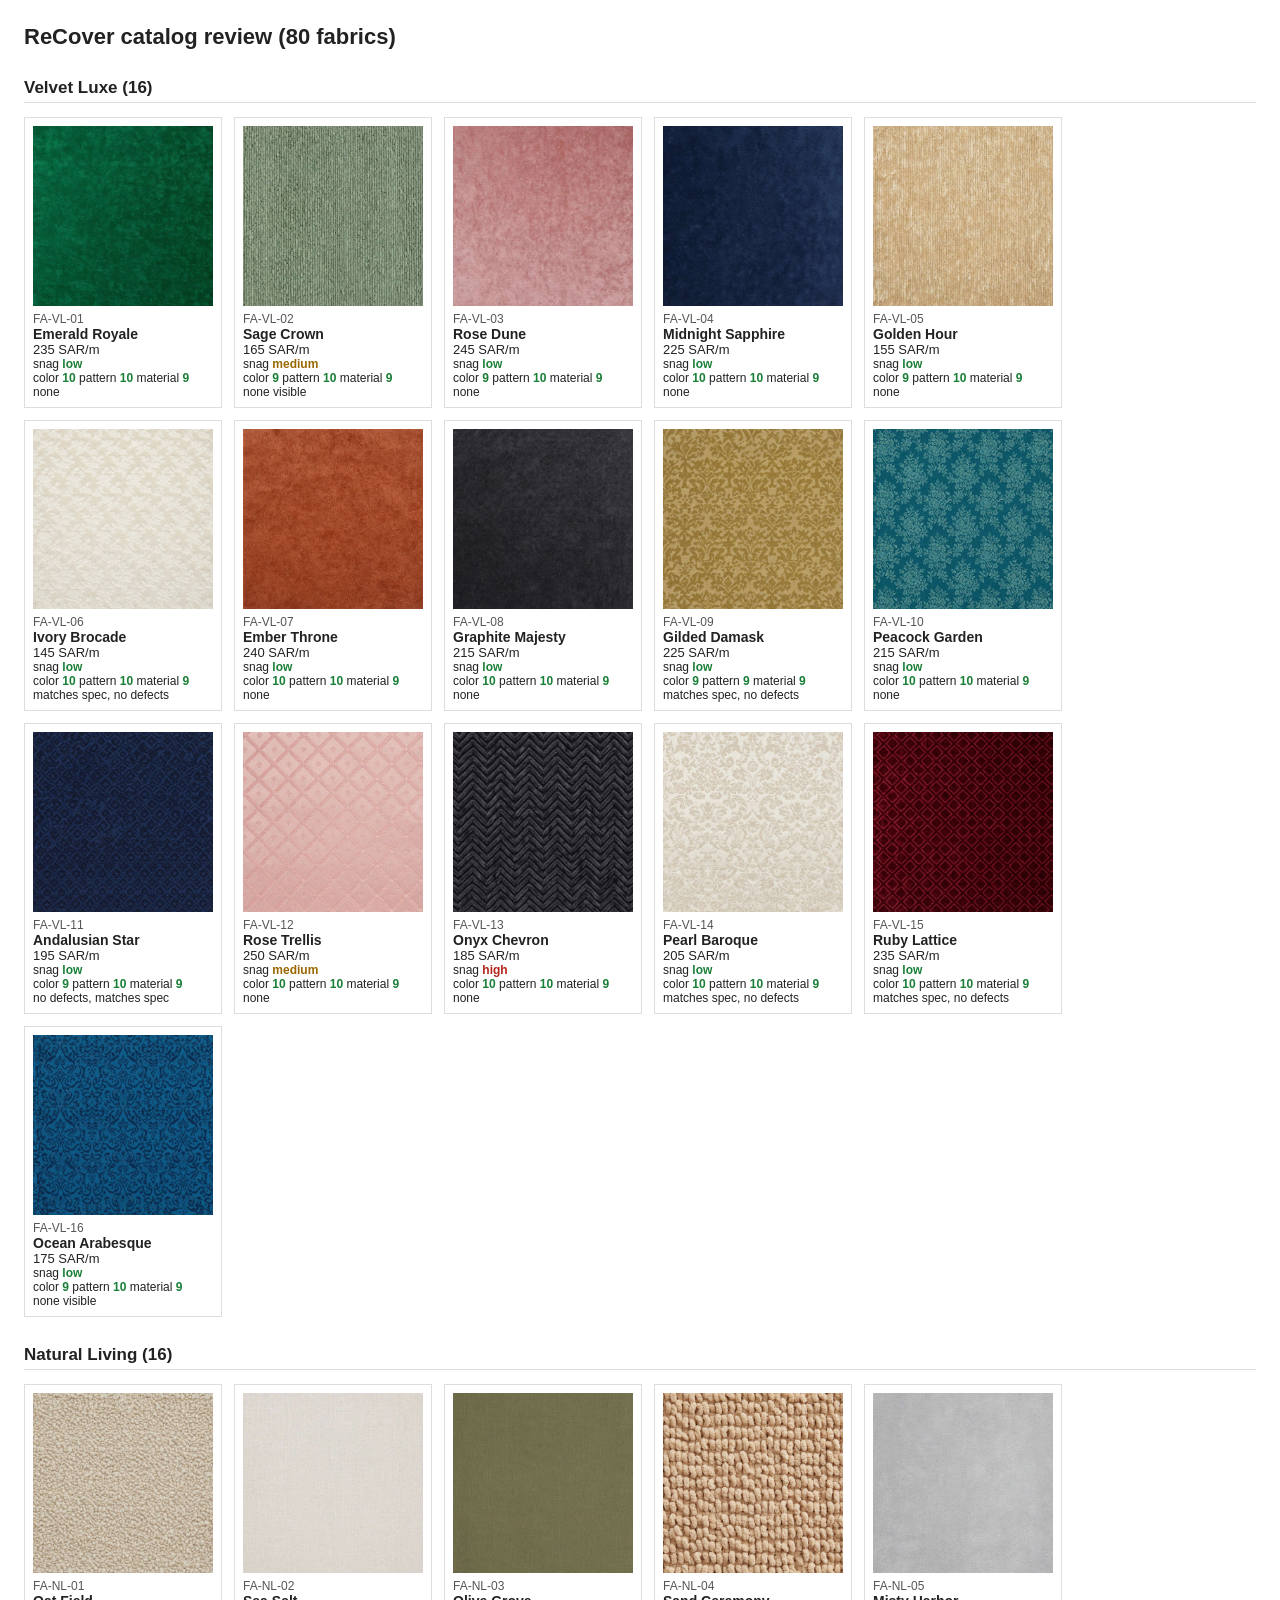
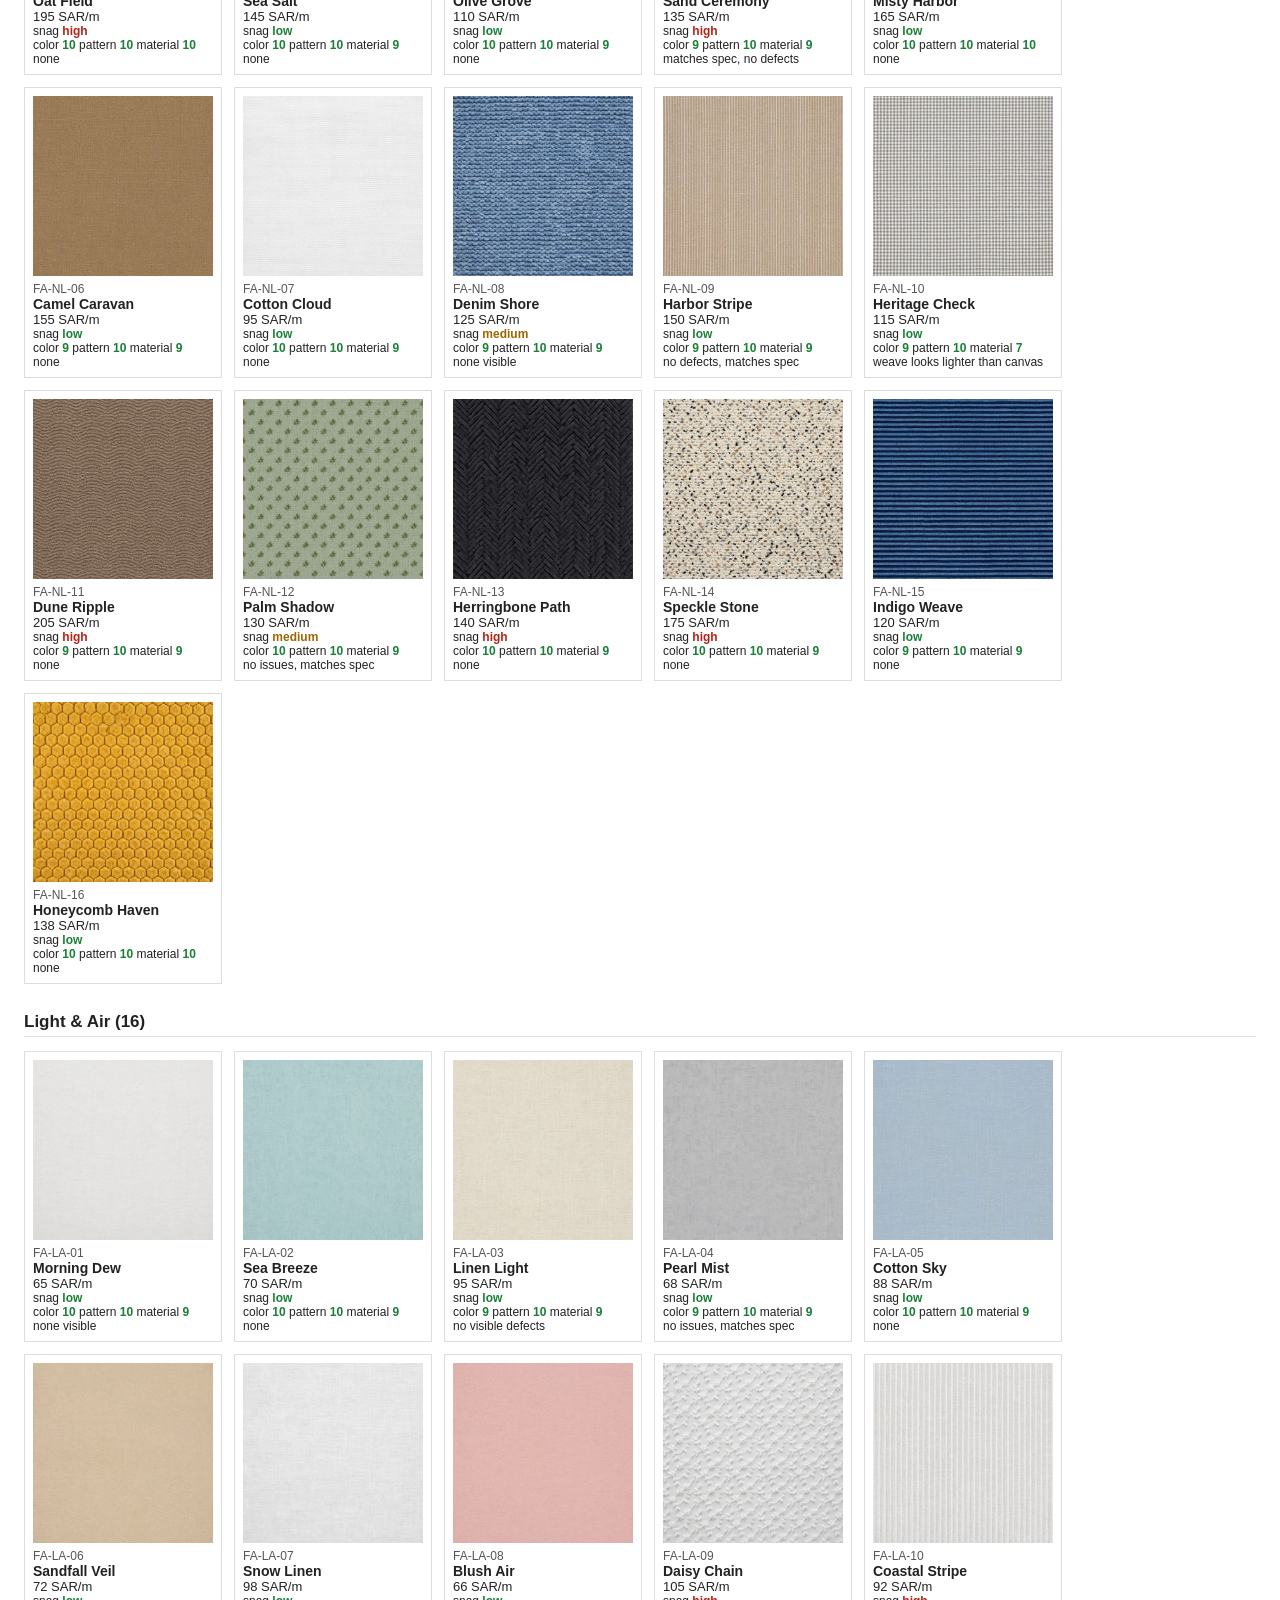
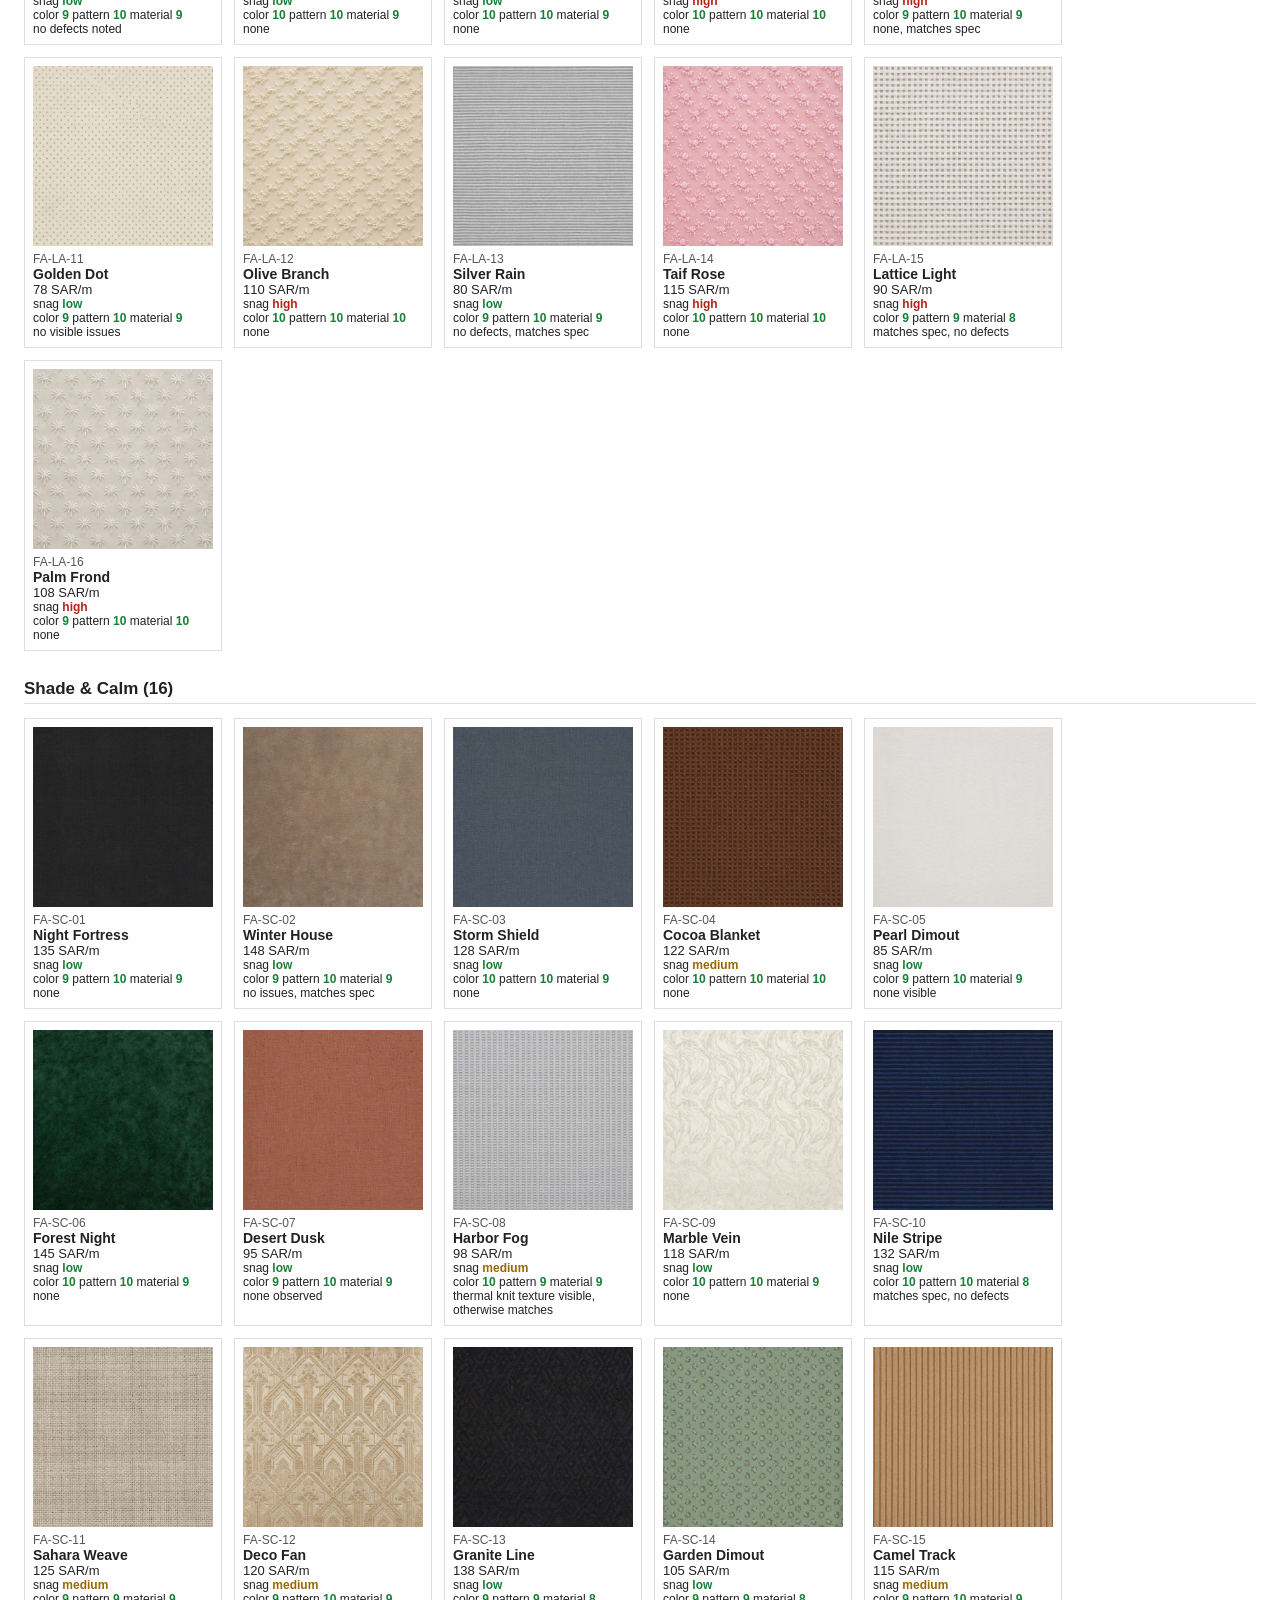
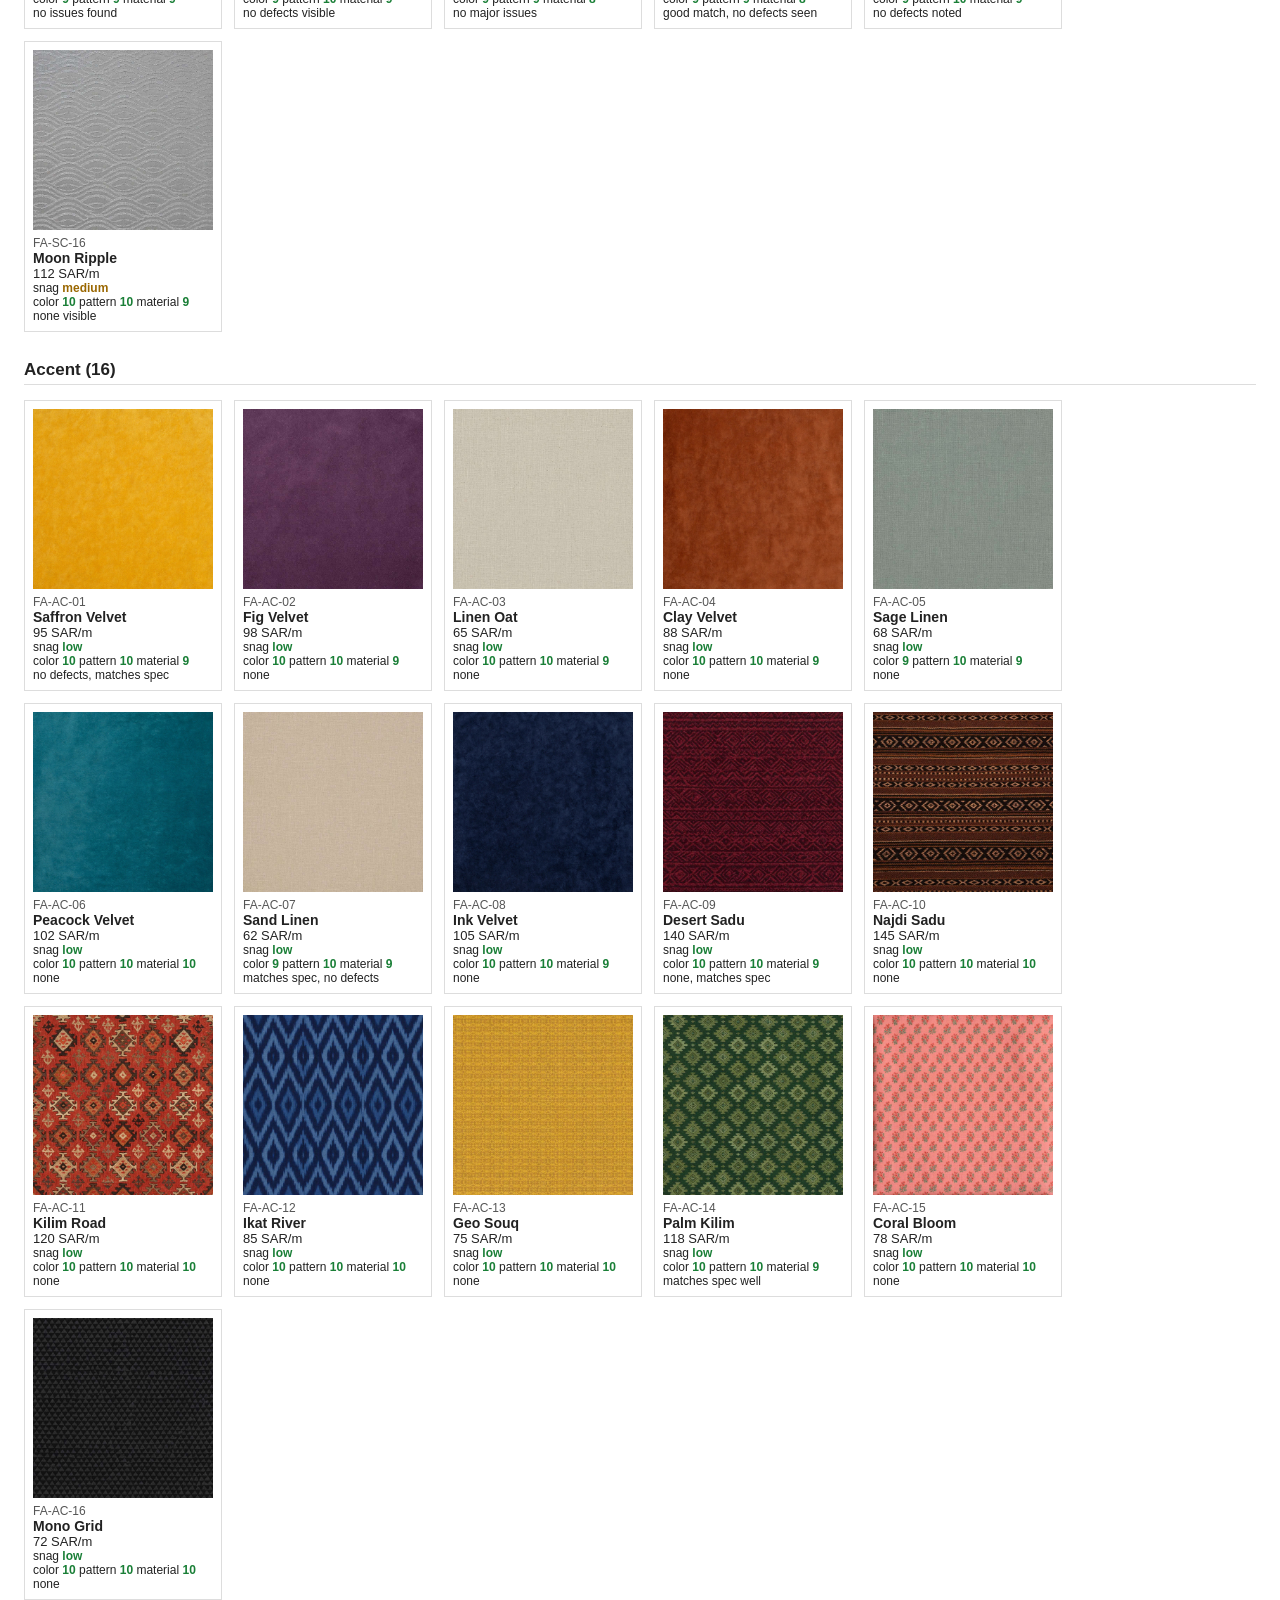
==== commit 7e04d15a: "Vision-based snag risk for pet owners" ====
--- a/data/contact_sheet.html
+++ b/data/contact_sheet.html
@@ -14,6 +14,7 @@
 .price{font-size:13px}
 .scores{font-size:12px}
 .ok{color:#1a7f37;font-weight:700}
+.med{color:#9a6700;font-weight:700}
 .low{color:#b42318;font-weight:700}
 .na{color:#888}
 </style>
@@ -22,98 +23,98 @@
 <h1>ReCover catalog review (80 fabrics)</h1>
 <h2>Velvet Luxe (16)</h2>
 <div class="grid">
-<div class="card"><img src="catalog/FA-VL-01.jpg" alt="FA-VL-01" loading="lazy"><div class="code">FA-VL-01</div><div class="name">Emerald Royale</div><div class="price">235 SAR/m</div><div class="scores">color <span class="ok">10</span> pattern <span class="ok">10</span> material <span class="ok">9</span></div><div class="scores">none</div></div>
-<div class="card"><img src="catalog/FA-VL-02.jpg" alt="FA-VL-02" loading="lazy"><div class="code">FA-VL-02</div><div class="name">Sage Crown</div><div class="price">165 SAR/m</div><div class="scores">color <span class="ok">9</span> pattern <span class="ok">10</span> material <span class="ok">9</span></div><div class="scores">none visible</div></div>
-<div class="card"><img src="catalog/FA-VL-03.jpg" alt="FA-VL-03" loading="lazy"><div class="code">FA-VL-03</div><div class="name">Rose Dune</div><div class="price">245 SAR/m</div><div class="scores">color <span class="ok">9</span> pattern <span class="ok">10</span> material <span class="ok">9</span></div><div class="scores">none</div></div>
-<div class="card"><img src="catalog/FA-VL-04.jpg" alt="FA-VL-04" loading="lazy"><div class="code">FA-VL-04</div><div class="name">Midnight Sapphire</div><div class="price">225 SAR/m</div><div class="scores">color <span class="ok">10</span> pattern <span class="ok">10</span> material <span class="ok">9</span></div><div class="scores">none</div></div>
-<div class="card"><img src="catalog/FA-VL-05.jpg" alt="FA-VL-05" loading="lazy"><div class="code">FA-VL-05</div><div class="name">Golden Hour</div><div class="price">155 SAR/m</div><div class="scores">color <span class="ok">9</span> pattern <span class="ok">10</span> material <span class="ok">9</span></div><div class="scores">none</div></div>
-<div class="card"><img src="catalog/FA-VL-06.jpg" alt="FA-VL-06" loading="lazy"><div class="code">FA-VL-06</div><div class="name">Ivory Brocade</div><div class="price">145 SAR/m</div><div class="scores">color <span class="ok">10</span> pattern <span class="ok">10</span> material <span class="ok">9</span></div><div class="scores">matches spec, no defects</div></div>
-<div class="card"><img src="catalog/FA-VL-07.jpg" alt="FA-VL-07" loading="lazy"><div class="code">FA-VL-07</div><div class="name">Ember Throne</div><div class="price">240 SAR/m</div><div class="scores">color <span class="ok">10</span> pattern <span class="ok">10</span> material <span class="ok">9</span></div><div class="scores">none</div></div>
-<div class="card"><img src="catalog/FA-VL-08.jpg" alt="FA-VL-08" loading="lazy"><div class="code">FA-VL-08</div><div class="name">Graphite Majesty</div><div class="price">215 SAR/m</div><div class="scores">color <span class="ok">10</span> pattern <span class="ok">10</span> material <span class="ok">9</span></div><div class="scores">none</div></div>
-<div class="card"><img src="catalog/FA-VL-09.jpg" alt="FA-VL-09" loading="lazy"><div class="code">FA-VL-09</div><div class="name">Gilded Damask</div><div class="price">225 SAR/m</div><div class="scores">color <span class="ok">9</span> pattern <span class="ok">9</span> material <span class="ok">9</span></div><div class="scores">matches spec, no defects</div></div>
-<div class="card"><img src="catalog/FA-VL-10.jpg" alt="FA-VL-10" loading="lazy"><div class="code">FA-VL-10</div><div class="name">Peacock Garden</div><div class="price">215 SAR/m</div><div class="scores">color <span class="ok">10</span> pattern <span class="ok">10</span> material <span class="ok">9</span></div><div class="scores">none</div></div>
-<div class="card"><img src="catalog/FA-VL-11.jpg" alt="FA-VL-11" loading="lazy"><div class="code">FA-VL-11</div><div class="name">Andalusian Star</div><div class="price">195 SAR/m</div><div class="scores">color <span class="ok">9</span> pattern <span class="ok">10</span> material <span class="ok">9</span></div><div class="scores">no defects, matches spec</div></div>
-<div class="card"><img src="catalog/FA-VL-12.jpg" alt="FA-VL-12" loading="lazy"><div class="code">FA-VL-12</div><div class="name">Rose Trellis</div><div class="price">250 SAR/m</div><div class="scores">color <span class="ok">10</span> pattern <span class="ok">10</span> material <span class="ok">9</span></div><div class="scores">none</div></div>
-<div class="card"><img src="catalog/FA-VL-13.jpg" alt="FA-VL-13" loading="lazy"><div class="code">FA-VL-13</div><div class="name">Onyx Chevron</div><div class="price">185 SAR/m</div><div class="scores">color <span class="ok">10</span> pattern <span class="ok">10</span> material <span class="ok">9</span></div><div class="scores">none</div></div>
-<div class="card"><img src="catalog/FA-VL-14.jpg" alt="FA-VL-14" loading="lazy"><div class="code">FA-VL-14</div><div class="name">Pearl Baroque</div><div class="price">205 SAR/m</div><div class="scores">color <span class="ok">10</span> pattern <span class="ok">10</span> material <span class="ok">9</span></div><div class="scores">matches spec, no defects</div></div>
-<div class="card"><img src="catalog/FA-VL-15.jpg" alt="FA-VL-15" loading="lazy"><div class="code">FA-VL-15</div><div class="name">Ruby Lattice</div><div class="price">235 SAR/m</div><div class="scores">color <span class="ok">10</span> pattern <span class="ok">10</span> material <span class="ok">9</span></div><div class="scores">matches spec, no defects</div></div>
-<div class="card"><img src="catalog/FA-VL-16.jpg" alt="FA-VL-16" loading="lazy"><div class="code">FA-VL-16</div><div class="name">Ocean Arabesque</div><div class="price">175 SAR/m</div><div class="scores">color <span class="ok">9</span> pattern <span class="ok">10</span> material <span class="ok">9</span></div><div class="scores">none visible</div></div>
+<div class="card"><img src="catalog/FA-VL-01.jpg" alt="FA-VL-01" loading="lazy"><div class="code">FA-VL-01</div><div class="name">Emerald Royale</div><div class="price">235 SAR/m</div><div class="scores">snag <span class="ok">low</span></div><div class="scores">color <span class="ok">10</span> pattern <span class="ok">10</span> material <span class="ok">9</span></div><div class="scores">none</div></div>
+<div class="card"><img src="catalog/FA-VL-02.jpg" alt="FA-VL-02" loading="lazy"><div class="code">FA-VL-02</div><div class="name">Sage Crown</div><div class="price">165 SAR/m</div><div class="scores">snag <span class="med">medium</span></div><div class="scores">color <span class="ok">9</span> pattern <span class="ok">10</span> material <span class="ok">9</span></div><div class="scores">none visible</div></div>
+<div class="card"><img src="catalog/FA-VL-03.jpg" alt="FA-VL-03" loading="lazy"><div class="code">FA-VL-03</div><div class="name">Rose Dune</div><div class="price">245 SAR/m</div><div class="scores">snag <span class="ok">low</span></div><div class="scores">color <span class="ok">9</span> pattern <span class="ok">10</span> material <span class="ok">9</span></div><div class="scores">none</div></div>
+<div class="card"><img src="catalog/FA-VL-04.jpg" alt="FA-VL-04" loading="lazy"><div class="code">FA-VL-04</div><div class="name">Midnight Sapphire</div><div class="price">225 SAR/m</div><div class="scores">snag <span class="ok">low</span></div><div class="scores">color <span class="ok">10</span> pattern <span class="ok">10</span> material <span class="ok">9</span></div><div class="scores">none</div></div>
+<div class="card"><img src="catalog/FA-VL-05.jpg" alt="FA-VL-05" loading="lazy"><div class="code">FA-VL-05</div><div class="name">Golden Hour</div><div class="price">155 SAR/m</div><div class="scores">snag <span class="ok">low</span></div><div class="scores">color <span class="ok">9</span> pattern <span class="ok">10</span> material <span class="ok">9</span></div><div class="scores">none</div></div>
+<div class="card"><img src="catalog/FA-VL-06.jpg" alt="FA-VL-06" loading="lazy"><div class="code">FA-VL-06</div><div class="name">Ivory Brocade</div><div class="price">145 SAR/m</div><div class="scores">snag <span class="ok">low</span></div><div class="scores">color <span class="ok">10</span> pattern <span class="ok">10</span> material <span class="ok">9</span></div><div class="scores">matches spec, no defects</div></div>
+<div class="card"><img src="catalog/FA-VL-07.jpg" alt="FA-VL-07" loading="lazy"><div class="code">FA-VL-07</div><div class="name">Ember Throne</div><div class="price">240 SAR/m</div><div class="scores">snag <span class="ok">low</span></div><div class="scores">color <span class="ok">10</span> pattern <span class="ok">10</span> material <span class="ok">9</span></div><div class="scores">none</div></div>
+<div class="card"><img src="catalog/FA-VL-08.jpg" alt="FA-VL-08" loading="lazy"><div class="code">FA-VL-08</div><div class="name">Graphite Majesty</div><div class="price">215 SAR/m</div><div class="scores">snag <span class="ok">low</span></div><div class="scores">color <span class="ok">10</span> pattern <span class="ok">10</span> material <span class="ok">9</span></div><div class="scores">none</div></div>
+<div class="card"><img src="catalog/FA-VL-09.jpg" alt="FA-VL-09" loading="lazy"><div class="code">FA-VL-09</div><div class="name">Gilded Damask</div><div class="price">225 SAR/m</div><div class="scores">snag <span class="ok">low</span></div><div class="scores">color <span class="ok">9</span> pattern <span class="ok">9</span> material <span class="ok">9</span></div><div class="scores">matches spec, no defects</div></div>
+<div class="card"><img src="catalog/FA-VL-10.jpg" alt="FA-VL-10" loading="lazy"><div class="code">FA-VL-10</div><div class="name">Peacock Garden</div><div class="price">215 SAR/m</div><div class="scores">snag <span class="ok">low</span></div><div class="scores">color <span class="ok">10</span> pattern <span class="ok">10</span> material <span class="ok">9</span></div><div class="scores">none</div></div>
+<div class="card"><img src="catalog/FA-VL-11.jpg" alt="FA-VL-11" loading="lazy"><div class="code">FA-VL-11</div><div class="name">Andalusian Star</div><div class="price">195 SAR/m</div><div class="scores">snag <span class="ok">low</span></div><div class="scores">color <span class="ok">9</span> pattern <span class="ok">10</span> material <span class="ok">9</span></div><div class="scores">no defects, matches spec</div></div>
+<div class="card"><img src="catalog/FA-VL-12.jpg" alt="FA-VL-12" loading="lazy"><div class="code">FA-VL-12</div><div class="name">Rose Trellis</div><div class="price">250 SAR/m</div><div class="scores">snag <span class="med">medium</span></div><div class="scores">color <span class="ok">10</span> pattern <span class="ok">10</span> material <span class="ok">9</span></div><div class="scores">none</div></div>
+<div class="card"><img src="catalog/FA-VL-13.jpg" alt="FA-VL-13" loading="lazy"><div class="code">FA-VL-13</div><div class="name">Onyx Chevron</div><div class="price">185 SAR/m</div><div class="scores">snag <span class="low">high</span></div><div class="scores">color <span class="ok">10</span> pattern <span class="ok">10</span> material <span class="ok">9</span></div><div class="scores">none</div></div>
+<div class="card"><img src="catalog/FA-VL-14.jpg" alt="FA-VL-14" loading="lazy"><div class="code">FA-VL-14</div><div class="name">Pearl Baroque</div><div class="price">205 SAR/m</div><div class="scores">snag <span class="ok">low</span></div><div class="scores">color <span class="ok">10</span> pattern <span class="ok">10</span> material <span class="ok">9</span></div><div class="scores">matches spec, no defects</div></div>
+<div class="card"><img src="catalog/FA-VL-15.jpg" alt="FA-VL-15" loading="lazy"><div class="code">FA-VL-15</div><div class="name">Ruby Lattice</div><div class="price">235 SAR/m</div><div class="scores">snag <span class="ok">low</span></div><div class="scores">color <span class="ok">10</span> pattern <span class="ok">10</span> material <span class="ok">9</span></div><div class="scores">matches spec, no defects</div></div>
+<div class="card"><img src="catalog/FA-VL-16.jpg" alt="FA-VL-16" loading="lazy"><div class="code">FA-VL-16</div><div class="name">Ocean Arabesque</div><div class="price">175 SAR/m</div><div class="scores">snag <span class="ok">low</span></div><div class="scores">color <span class="ok">9</span> pattern <span class="ok">10</span> material <span class="ok">9</span></div><div class="scores">none visible</div></div>
 </div>
 <h2>Natural Living (16)</h2>
 <div class="grid">
-<div class="card"><img src="catalog/FA-NL-01.jpg" alt="FA-NL-01" loading="lazy"><div class="code">FA-NL-01</div><div class="name">Oat Field</div><div class="price">195 SAR/m</div><div class="scores">color <span class="ok">10</span> pattern <span class="ok">10</span> material <span class="ok">10</span></div><div class="scores">none</div></div>
-<div class="card"><img src="catalog/FA-NL-02.jpg" alt="FA-NL-02" loading="lazy"><div class="code">FA-NL-02</div><div class="name">Sea Salt</div><div class="price">145 SAR/m</div><div class="scores">color <span class="ok">10</span> pattern <span class="ok">10</span> material <span class="ok">9</span></div><div class="scores">none</div></div>
-<div class="card"><img src="catalog/FA-NL-03.jpg" alt="FA-NL-03" loading="lazy"><div class="code">FA-NL-03</div><div class="name">Olive Grove</div><div class="price">110 SAR/m</div><div class="scores">color <span class="ok">10</span> pattern <span class="ok">10</span> material <span class="ok">9</span></div><div class="scores">none</div></div>
-<div class="card"><img src="catalog/FA-NL-04.jpg" alt="FA-NL-04" loading="lazy"><div class="code">FA-NL-04</div><div class="name">Sand Ceremony</div><div class="price">135 SAR/m</div><div class="scores">color <span class="ok">9</span> pattern <span class="ok">10</span> material <span class="ok">9</span></div><div class="scores">matches spec, no defects</div></div>
-<div class="card"><img src="catalog/FA-NL-05.jpg" alt="FA-NL-05" loading="lazy"><div class="code">FA-NL-05</div><div class="name">Misty Harbor</div><div class="price">165 SAR/m</div><div class="scores">color <span class="ok">10</span> pattern <span class="ok">10</span> material <span class="ok">10</span></div><div class="scores">none</div></div>
-<div class="card"><img src="catalog/FA-NL-06.jpg" alt="FA-NL-06" loading="lazy"><div class="code">FA-NL-06</div><div class="name">Camel Caravan</div><div class="price">155 SAR/m</div><div class="scores">color <span class="ok">9</span> pattern <span class="ok">10</span> material <span class="ok">9</span></div><div class="scores">none</div></div>
-<div class="card"><img src="catalog/FA-NL-07.jpg" alt="FA-NL-07" loading="lazy"><div class="code">FA-NL-07</div><div class="name">Cotton Cloud</div><div class="price">95 SAR/m</div><div class="scores">color <span class="ok">10</span> pattern <span class="ok">10</span> material <span class="ok">9</span></div><div class="scores">none</div></div>
-<div class="card"><img src="catalog/FA-NL-08.jpg" alt="FA-NL-08" loading="lazy"><div class="code">FA-NL-08</div><div class="name">Denim Shore</div><div class="price">125 SAR/m</div><div class="scores">color <span class="ok">9</span> pattern <span class="ok">10</span> material <span class="ok">9</span></div><div class="scores">none visible</div></div>
-<div class="card"><img src="catalog/FA-NL-09.jpg" alt="FA-NL-09" loading="lazy"><div class="code">FA-NL-09</div><div class="name">Harbor Stripe</div><div class="price">150 SAR/m</div><div class="scores">color <span class="ok">9</span> pattern <span class="ok">10</span> material <span class="ok">9</span></div><div class="scores">no defects, matches spec</div></div>
-<div class="card"><img src="catalog/FA-NL-10.jpg" alt="FA-NL-10" loading="lazy"><div class="code">FA-NL-10</div><div class="name">Heritage Check</div><div class="price">115 SAR/m</div><div class="scores">color <span class="ok">9</span> pattern <span class="ok">10</span> material <span class="ok">7</span></div><div class="scores">weave looks lighter than canvas</div></div>
-<div class="card"><img src="catalog/FA-NL-11.jpg" alt="FA-NL-11" loading="lazy"><div class="code">FA-NL-11</div><div class="name">Dune Ripple</div><div class="price">205 SAR/m</div><div class="scores">color <span class="ok">9</span> pattern <span class="ok">10</span> material <span class="ok">9</span></div><div class="scores">none</div></div>
-<div class="card"><img src="catalog/FA-NL-12.jpg" alt="FA-NL-12" loading="lazy"><div class="code">FA-NL-12</div><div class="name">Palm Shadow</div><div class="price">130 SAR/m</div><div class="scores">color <span class="ok">10</span> pattern <span class="ok">10</span> material <span class="ok">9</span></div><div class="scores">no issues, matches spec</div></div>
-<div class="card"><img src="catalog/FA-NL-13.jpg" alt="FA-NL-13" loading="lazy"><div class="code">FA-NL-13</div><div class="name">Herringbone Path</div><div class="price">140 SAR/m</div><div class="scores">color <span class="ok">10</span> pattern <span class="ok">10</span> material <span class="ok">9</span></div><div class="scores">none</div></div>
-<div class="card"><img src="catalog/FA-NL-14.jpg" alt="FA-NL-14" loading="lazy"><div class="code">FA-NL-14</div><div class="name">Speckle Stone</div><div class="price">175 SAR/m</div><div class="scores">color <span class="ok">10</span> pattern <span class="ok">10</span> material <span class="ok">9</span></div><div class="scores">none</div></div>
-<div class="card"><img src="catalog/FA-NL-15.jpg" alt="FA-NL-15" loading="lazy"><div class="code">FA-NL-15</div><div class="name">Indigo Weave</div><div class="price">120 SAR/m</div><div class="scores">color <span class="ok">9</span> pattern <span class="ok">10</span> material <span class="ok">9</span></div><div class="scores">none</div></div>
-<div class="card"><img src="catalog/FA-NL-16.jpg" alt="FA-NL-16" loading="lazy"><div class="code">FA-NL-16</div><div class="name">Honeycomb Haven</div><div class="price">138 SAR/m</div><div class="scores">color <span class="ok">10</span> pattern <span class="ok">10</span> material <span class="ok">10</span></div><div class="scores">none</div></div>
+<div class="card"><img src="catalog/FA-NL-01.jpg" alt="FA-NL-01" loading="lazy"><div class="code">FA-NL-01</div><div class="name">Oat Field</div><div class="price">195 SAR/m</div><div class="scores">snag <span class="low">high</span></div><div class="scores">color <span class="ok">10</span> pattern <span class="ok">10</span> material <span class="ok">10</span></div><div class="scores">none</div></div>
+<div class="card"><img src="catalog/FA-NL-02.jpg" alt="FA-NL-02" loading="lazy"><div class="code">FA-NL-02</div><div class="name">Sea Salt</div><div class="price">145 SAR/m</div><div class="scores">snag <span class="ok">low</span></div><div class="scores">color <span class="ok">10</span> pattern <span class="ok">10</span> material <span class="ok">9</span></div><div class="scores">none</div></div>
+<div class="card"><img src="catalog/FA-NL-03.jpg" alt="FA-NL-03" loading="lazy"><div class="code">FA-NL-03</div><div class="name">Olive Grove</div><div class="price">110 SAR/m</div><div class="scores">snag <span class="ok">low</span></div><div class="scores">color <span class="ok">10</span> pattern <span class="ok">10</span> material <span class="ok">9</span></div><div class="scores">none</div></div>
+<div class="card"><img src="catalog/FA-NL-04.jpg" alt="FA-NL-04" loading="lazy"><div class="code">FA-NL-04</div><div class="name">Sand Ceremony</div><div class="price">135 SAR/m</div><div class="scores">snag <span class="low">high</span></div><div class="scores">color <span class="ok">9</span> pattern <span class="ok">10</span> material <span class="ok">9</span></div><div class="scores">matches spec, no defects</div></div>
+<div class="card"><img src="catalog/FA-NL-05.jpg" alt="FA-NL-05" loading="lazy"><div class="code">FA-NL-05</div><div class="name">Misty Harbor</div><div class="price">165 SAR/m</div><div class="scores">snag <span class="ok">low</span></div><div class="scores">color <span class="ok">10</span> pattern <span class="ok">10</span> material <span class="ok">10</span></div><div class="scores">none</div></div>
+<div class="card"><img src="catalog/FA-NL-06.jpg" alt="FA-NL-06" loading="lazy"><div class="code">FA-NL-06</div><div class="name">Camel Caravan</div><div class="price">155 SAR/m</div><div class="scores">snag <span class="ok">low</span></div><div class="scores">color <span class="ok">9</span> pattern <span class="ok">10</span> material <span class="ok">9</span></div><div class="scores">none</div></div>
+<div class="card"><img src="catalog/FA-NL-07.jpg" alt="FA-NL-07" loading="lazy"><div class="code">FA-NL-07</div><div class="name">Cotton Cloud</div><div class="price">95 SAR/m</div><div class="scores">snag <span class="ok">low</span></div><div class="scores">color <span class="ok">10</span> pattern <span class="ok">10</span> material <span class="ok">9</span></div><div class="scores">none</div></div>
+<div class="card"><img src="catalog/FA-NL-08.jpg" alt="FA-NL-08" loading="lazy"><div class="code">FA-NL-08</div><div class="name">Denim Shore</div><div class="price">125 SAR/m</div><div class="scores">snag <span class="med">medium</span></div><div class="scores">color <span class="ok">9</span> pattern <span class="ok">10</span> material <span class="ok">9</span></div><div class="scores">none visible</div></div>
+<div class="card"><img src="catalog/FA-NL-09.jpg" alt="FA-NL-09" loading="lazy"><div class="code">FA-NL-09</div><div class="name">Harbor Stripe</div><div class="price">150 SAR/m</div><div class="scores">snag <span class="ok">low</span></div><div class="scores">color <span class="ok">9</span> pattern <span class="ok">10</span> material <span class="ok">9</span></div><div class="scores">no defects, matches spec</div></div>
+<div class="card"><img src="catalog/FA-NL-10.jpg" alt="FA-NL-10" loading="lazy"><div class="code">FA-NL-10</div><div class="name">Heritage Check</div><div class="price">115 SAR/m</div><div class="scores">snag <span class="ok">low</span></div><div class="scores">color <span class="ok">9</span> pattern <span class="ok">10</span> material <span class="ok">7</span></div><div class="scores">weave looks lighter than canvas</div></div>
+<div class="card"><img src="catalog/FA-NL-11.jpg" alt="FA-NL-11" loading="lazy"><div class="code">FA-NL-11</div><div class="name">Dune Ripple</div><div class="price">205 SAR/m</div><div class="scores">snag <span class="low">high</span></div><div class="scores">color <span class="ok">9</span> pattern <span class="ok">10</span> material <span class="ok">9</span></div><div class="scores">none</div></div>
+<div class="card"><img src="catalog/FA-NL-12.jpg" alt="FA-NL-12" loading="lazy"><div class="code">FA-NL-12</div><div class="name">Palm Shadow</div><div class="price">130 SAR/m</div><div class="scores">snag <span class="med">medium</span></div><div class="scores">color <span class="ok">10</span> pattern <span class="ok">10</span> material <span class="ok">9</span></div><div class="scores">no issues, matches spec</div></div>
+<div class="card"><img src="catalog/FA-NL-13.jpg" alt="FA-NL-13" loading="lazy"><div class="code">FA-NL-13</div><div class="name">Herringbone Path</div><div class="price">140 SAR/m</div><div class="scores">snag <span class="low">high</span></div><div class="scores">color <span class="ok">10</span> pattern <span class="ok">10</span> material <span class="ok">9</span></div><div class="scores">none</div></div>
+<div class="card"><img src="catalog/FA-NL-14.jpg" alt="FA-NL-14" loading="lazy"><div class="code">FA-NL-14</div><div class="name">Speckle Stone</div><div class="price">175 SAR/m</div><div class="scores">snag <span class="low">high</span></div><div class="scores">color <span class="ok">10</span> pattern <span class="ok">10</span> material <span class="ok">9</span></div><div class="scores">none</div></div>
+<div class="card"><img src="catalog/FA-NL-15.jpg" alt="FA-NL-15" loading="lazy"><div class="code">FA-NL-15</div><div class="name">Indigo Weave</div><div class="price">120 SAR/m</div><div class="scores">snag <span class="ok">low</span></div><div class="scores">color <span class="ok">9</span> pattern <span class="ok">10</span> material <span class="ok">9</span></div><div class="scores">none</div></div>
+<div class="card"><img src="catalog/FA-NL-16.jpg" alt="FA-NL-16" loading="lazy"><div class="code">FA-NL-16</div><div class="name">Honeycomb Haven</div><div class="price">138 SAR/m</div><div class="scores">snag <span class="ok">low</span></div><div class="scores">color <span class="ok">10</span> pattern <span class="ok">10</span> material <span class="ok">10</span></div><div class="scores">none</div></div>
 </div>
 <h2>Light &amp; Air (16)</h2>
 <div class="grid">
-<div class="card"><img src="catalog/FA-LA-01.jpg" alt="FA-LA-01" loading="lazy"><div class="code">FA-LA-01</div><div class="name">Morning Dew</div><div class="price">65 SAR/m</div><div class="scores">color <span class="ok">10</span> pattern <span class="ok">10</span> material <span class="ok">9</span></div><div class="scores">none visible</div></div>
-<div class="card"><img src="catalog/FA-LA-02.jpg" alt="FA-LA-02" loading="lazy"><div class="code">FA-LA-02</div><div class="name">Sea Breeze</div><div class="price">70 SAR/m</div><div class="scores">color <span class="ok">10</span> pattern <span class="ok">10</span> material <span class="ok">9</span></div><div class="scores">none</div></div>
-<div class="card"><img src="catalog/FA-LA-03.jpg" alt="FA-LA-03" loading="lazy"><div class="code">FA-LA-03</div><div class="name">Linen Light</div><div class="price">95 SAR/m</div><div class="scores">color <span class="ok">9</span> pattern <span class="ok">10</span> material <span class="ok">9</span></div><div class="scores">no visible defects</div></div>
-<div class="card"><img src="catalog/FA-LA-04.jpg" alt="FA-LA-04" loading="lazy"><div class="code">FA-LA-04</div><div class="name">Pearl Mist</div><div class="price">68 SAR/m</div><div class="scores">color <span class="ok">9</span> pattern <span class="ok">10</span> material <span class="ok">9</span></div><div class="scores">no issues, matches spec</div></div>
-<div class="card"><img src="catalog/FA-LA-05.jpg" alt="FA-LA-05" loading="lazy"><div class="code">FA-LA-05</div><div class="name">Cotton Sky</div><div class="price">88 SAR/m</div><div class="scores">color <span class="ok">10</span> pattern <span class="ok">10</span> material <span class="ok">9</span></div><div class="scores">none</div></div>
-<div class="card"><img src="catalog/FA-LA-06.jpg" alt="FA-LA-06" loading="lazy"><div class="code">FA-LA-06</div><div class="name">Sandfall Veil</div><div class="price">72 SAR/m</div><div class="scores">color <span class="ok">9</span> pattern <span class="ok">10</span> material <span class="ok">9</span></div><div class="scores">no defects noted</div></div>
-<div class="card"><img src="catalog/FA-LA-07.jpg" alt="FA-LA-07" loading="lazy"><div class="code">FA-LA-07</div><div class="name">Snow Linen</div><div class="price">98 SAR/m</div><div class="scores">color <span class="ok">10</span> pattern <span class="ok">10</span> material <span class="ok">9</span></div><div class="scores">none</div></div>
-<div class="card"><img src="catalog/FA-LA-08.jpg" alt="FA-LA-08" loading="lazy"><div class="code">FA-LA-08</div><div class="name">Blush Air</div><div class="price">66 SAR/m</div><div class="scores">color <span class="ok">10</span> pattern <span class="ok">10</span> material <span class="ok">9</span></div><div class="scores">none</div></div>
-<div class="card"><img src="catalog/FA-LA-09.jpg" alt="FA-LA-09" loading="lazy"><div class="code">FA-LA-09</div><div class="name">Daisy Chain</div><div class="price">105 SAR/m</div><div class="scores">color <span class="ok">10</span> pattern <span class="ok">10</span> material <span class="ok">10</span></div><div class="scores">none</div></div>
-<div class="card"><img src="catalog/FA-LA-10.jpg" alt="FA-LA-10" loading="lazy"><div class="code">FA-LA-10</div><div class="name">Coastal Stripe</div><div class="price">92 SAR/m</div><div class="scores">color <span class="ok">9</span> pattern <span class="ok">10</span> material <span class="ok">9</span></div><div class="scores">none, matches spec</div></div>
-<div class="card"><img src="catalog/FA-LA-11.jpg" alt="FA-LA-11" loading="lazy"><div class="code">FA-LA-11</div><div class="name">Golden Dot</div><div class="price">78 SAR/m</div><div class="scores">color <span class="ok">9</span> pattern <span class="ok">10</span> material <span class="ok">9</span></div><div class="scores">no visible issues</div></div>
-<div class="card"><img src="catalog/FA-LA-12.jpg" alt="FA-LA-12" loading="lazy"><div class="code">FA-LA-12</div><div class="name">Olive Branch</div><div class="price">110 SAR/m</div><div class="scores">color <span class="ok">10</span> pattern <span class="ok">10</span> material <span class="ok">10</span></div><div class="scores">none</div></div>
-<div class="card"><img src="catalog/FA-LA-13.jpg" alt="FA-LA-13" loading="lazy"><div class="code">FA-LA-13</div><div class="name">Silver Rain</div><div class="price">80 SAR/m</div><div class="scores">color <span class="ok">9</span> pattern <span class="ok">10</span> material <span class="ok">9</span></div><div class="scores">no defects, matches spec</div></div>
-<div class="card"><img src="catalog/FA-LA-14.jpg" alt="FA-LA-14" loading="lazy"><div class="code">FA-LA-14</div><div class="name">Taif Rose</div><div class="price">115 SAR/m</div><div class="scores">color <span class="ok">10</span> pattern <span class="ok">10</span> material <span class="ok">10</span></div><div class="scores">none</div></div>
-<div class="card"><img src="catalog/FA-LA-15.jpg" alt="FA-LA-15" loading="lazy"><div class="code">FA-LA-15</div><div class="name">Lattice Light</div><div class="price">90 SAR/m</div><div class="scores">color <span class="ok">9</span> pattern <span class="ok">9</span> material <span class="ok">8</span></div><div class="scores">matches spec, no defects</div></div>
-<div class="card"><img src="catalog/FA-LA-16.jpg" alt="FA-LA-16" loading="lazy"><div class="code">FA-LA-16</div><div class="name">Palm Frond</div><div class="price">108 SAR/m</div><div class="scores">color <span class="ok">9</span> pattern <span class="ok">10</span> material <span class="ok">10</span></div><div class="scores">none</div></div>
+<div class="card"><img src="catalog/FA-LA-01.jpg" alt="FA-LA-01" loading="lazy"><div class="code">FA-LA-01</div><div class="name">Morning Dew</div><div class="price">65 SAR/m</div><div class="scores">snag <span class="ok">low</span></div><div class="scores">color <span class="ok">10</span> pattern <span class="ok">10</span> material <span class="ok">9</span></div><div class="scores">none visible</div></div>
+<div class="card"><img src="catalog/FA-LA-02.jpg" alt="FA-LA-02" loading="lazy"><div class="code">FA-LA-02</div><div class="name">Sea Breeze</div><div class="price">70 SAR/m</div><div class="scores">snag <span class="ok">low</span></div><div class="scores">color <span class="ok">10</span> pattern <span class="ok">10</span> material <span class="ok">9</span></div><div class="scores">none</div></div>
+<div class="card"><img src="catalog/FA-LA-03.jpg" alt="FA-LA-03" loading="lazy"><div class="code">FA-LA-03</div><div class="name">Linen Light</div><div class="price">95 SAR/m</div><div class="scores">snag <span class="ok">low</span></div><div class="scores">color <span class="ok">9</span> pattern <span class="ok">10</span> material <span class="ok">9</span></div><div class="scores">no visible defects</div></div>
+<div class="card"><img src="catalog/FA-LA-04.jpg" alt="FA-LA-04" loading="lazy"><div class="code">FA-LA-04</div><div class="name">Pearl Mist</div><div class="price">68 SAR/m</div><div class="scores">snag <span class="ok">low</span></div><div class="scores">color <span class="ok">9</span> pattern <span class="ok">10</span> material <span class="ok">9</span></div><div class="scores">no issues, matches spec</div></div>
+<div class="card"><img src="catalog/FA-LA-05.jpg" alt="FA-LA-05" loading="lazy"><div class="code">FA-LA-05</div><div class="name">Cotton Sky</div><div class="price">88 SAR/m</div><div class="scores">snag <span class="ok">low</span></div><div class="scores">color <span class="ok">10</span> pattern <span class="ok">10</span> material <span class="ok">9</span></div><div class="scores">none</div></div>
+<div class="card"><img src="catalog/FA-LA-06.jpg" alt="FA-LA-06" loading="lazy"><div class="code">FA-LA-06</div><div class="name">Sandfall Veil</div><div class="price">72 SAR/m</div><div class="scores">snag <span class="ok">low</span></div><div class="scores">color <span class="ok">9</span> pattern <span class="ok">10</span> material <span class="ok">9</span></div><div class="scores">no defects noted</div></div>
+<div class="card"><img src="catalog/FA-LA-07.jpg" alt="FA-LA-07" loading="lazy"><div class="code">FA-LA-07</div><div class="name">Snow Linen</div><div class="price">98 SAR/m</div><div class="scores">snag <span class="ok">low</span></div><div class="scores">color <span class="ok">10</span> pattern <span class="ok">10</span> material <span class="ok">9</span></div><div class="scores">none</div></div>
+<div class="card"><img src="catalog/FA-LA-08.jpg" alt="FA-LA-08" loading="lazy"><div class="code">FA-LA-08</div><div class="name">Blush Air</div><div class="price">66 SAR/m</div><div class="scores">snag <span class="ok">low</span></div><div class="scores">color <span class="ok">10</span> pattern <span class="ok">10</span> material <span class="ok">9</span></div><div class="scores">none</div></div>
+<div class="card"><img src="catalog/FA-LA-09.jpg" alt="FA-LA-09" loading="lazy"><div class="code">FA-LA-09</div><div class="name">Daisy Chain</div><div class="price">105 SAR/m</div><div class="scores">snag <span class="low">high</span></div><div class="scores">color <span class="ok">10</span> pattern <span class="ok">10</span> material <span class="ok">10</span></div><div class="scores">none</div></div>
+<div class="card"><img src="catalog/FA-LA-10.jpg" alt="FA-LA-10" loading="lazy"><div class="code">FA-LA-10</div><div class="name">Coastal Stripe</div><div class="price">92 SAR/m</div><div class="scores">snag <span class="low">high</span></div><div class="scores">color <span class="ok">9</span> pattern <span class="ok">10</span> material <span class="ok">9</span></div><div class="scores">none, matches spec</div></div>
+<div class="card"><img src="catalog/FA-LA-11.jpg" alt="FA-LA-11" loading="lazy"><div class="code">FA-LA-11</div><div class="name">Golden Dot</div><div class="price">78 SAR/m</div><div class="scores">snag <span class="ok">low</span></div><div class="scores">color <span class="ok">9</span> pattern <span class="ok">10</span> material <span class="ok">9</span></div><div class="scores">no visible issues</div></div>
+<div class="card"><img src="catalog/FA-LA-12.jpg" alt="FA-LA-12" loading="lazy"><div class="code">FA-LA-12</div><div class="name">Olive Branch</div><div class="price">110 SAR/m</div><div class="scores">snag <span class="low">high</span></div><div class="scores">color <span class="ok">10</span> pattern <span class="ok">10</span> material <span class="ok">10</span></div><div class="scores">none</div></div>
+<div class="card"><img src="catalog/FA-LA-13.jpg" alt="FA-LA-13" loading="lazy"><div class="code">FA-LA-13</div><div class="name">Silver Rain</div><div class="price">80 SAR/m</div><div class="scores">snag <span class="ok">low</span></div><div class="scores">color <span class="ok">9</span> pattern <span class="ok">10</span> material <span class="ok">9</span></div><div class="scores">no defects, matches spec</div></div>
+<div class="card"><img src="catalog/FA-LA-14.jpg" alt="FA-LA-14" loading="lazy"><div class="code">FA-LA-14</div><div class="name">Taif Rose</div><div class="price">115 SAR/m</div><div class="scores">snag <span class="low">high</span></div><div class="scores">color <span class="ok">10</span> pattern <span class="ok">10</span> material <span class="ok">10</span></div><div class="scores">none</div></div>
+<div class="card"><img src="catalog/FA-LA-15.jpg" alt="FA-LA-15" loading="lazy"><div class="code">FA-LA-15</div><div class="name">Lattice Light</div><div class="price">90 SAR/m</div><div class="scores">snag <span class="low">high</span></div><div class="scores">color <span class="ok">9</span> pattern <span class="ok">9</span> material <span class="ok">8</span></div><div class="scores">matches spec, no defects</div></div>
+<div class="card"><img src="catalog/FA-LA-16.jpg" alt="FA-LA-16" loading="lazy"><div class="code">FA-LA-16</div><div class="name">Palm Frond</div><div class="price">108 SAR/m</div><div class="scores">snag <span class="low">high</span></div><div class="scores">color <span class="ok">9</span> pattern <span class="ok">10</span> material <span class="ok">10</span></div><div class="scores">none</div></div>
 </div>
 <h2>Shade &amp; Calm (16)</h2>
 <div class="grid">
-<div class="card"><img src="catalog/FA-SC-01.jpg" alt="FA-SC-01" loading="lazy"><div class="code">FA-SC-01</div><div class="name">Night Fortress</div><div class="price">135 SAR/m</div><div class="scores">color <span class="ok">9</span> pattern <span class="ok">10</span> material <span class="ok">9</span></div><div class="scores">none</div></div>
-<div class="card"><img src="catalog/FA-SC-02.jpg" alt="FA-SC-02" loading="lazy"><div class="code">FA-SC-02</div><div class="name">Winter House</div><div class="price">148 SAR/m</div><div class="scores">color <span class="ok">9</span> pattern <span class="ok">10</span> material <span class="ok">9</span></div><div class="scores">no issues, matches spec</div></div>
-<div class="card"><img src="catalog/FA-SC-03.jpg" alt="FA-SC-03" loading="lazy"><div class="code">FA-SC-03</div><div class="name">Storm Shield</div><div class="price">128 SAR/m</div><div class="scores">color <span class="ok">10</span> pattern <span class="ok">10</span> material <span class="ok">9</span></div><div class="scores">none</div></div>
-<div class="card"><img src="catalog/FA-SC-04.jpg" alt="FA-SC-04" loading="lazy"><div class="code">FA-SC-04</div><div class="name">Cocoa Blanket</div><div class="price">122 SAR/m</div><div class="scores">color <span class="ok">10</span> pattern <span class="ok">10</span> material <span class="ok">10</span></div><div class="scores">none</div></div>
-<div class="card"><img src="catalog/FA-SC-05.jpg" alt="FA-SC-05" loading="lazy"><div class="code">FA-SC-05</div><div class="name">Pearl Dimout</div><div class="price">85 SAR/m</div><div class="scores">color <span class="ok">9</span> pattern <span class="ok">10</span> material <span class="ok">9</span></div><div class="scores">none visible</div></div>
-<div class="card"><img src="catalog/FA-SC-06.jpg" alt="FA-SC-06" loading="lazy"><div class="code">FA-SC-06</div><div class="name">Forest Night</div><div class="price">145 SAR/m</div><div class="scores">color <span class="ok">10</span> pattern <span class="ok">10</span> material <span class="ok">9</span></div><div class="scores">none</div></div>
-<div class="card"><img src="catalog/FA-SC-07.jpg" alt="FA-SC-07" loading="lazy"><div class="code">FA-SC-07</div><div class="name">Desert Dusk</div><div class="price">95 SAR/m</div><div class="scores">color <span class="ok">9</span> pattern <span class="ok">10</span> material <span class="ok">9</span></div><div class="scores">none observed</div></div>
-<div class="card"><img src="catalog/FA-SC-08.jpg" alt="FA-SC-08" loading="lazy"><div class="code">FA-SC-08</div><div class="name">Harbor Fog</div><div class="price">98 SAR/m</div><div class="scores">color <span class="ok">10</span> pattern <span class="ok">9</span> material <span class="ok">9</span></div><div class="scores">thermal knit texture visible, otherwise matches</div></div>
-<div class="card"><img src="catalog/FA-SC-09.jpg" alt="FA-SC-09" loading="lazy"><div class="code">FA-SC-09</div><div class="name">Marble Vein</div><div class="price">118 SAR/m</div><div class="scores">color <span class="ok">10</span> pattern <span class="ok">10</span> material <span class="ok">9</span></div><div class="scores">none</div></div>
-<div class="card"><img src="catalog/FA-SC-10.jpg" alt="FA-SC-10" loading="lazy"><div class="code">FA-SC-10</div><div class="name">Nile Stripe</div><div class="price">132 SAR/m</div><div class="scores">color <span class="ok">10</span> pattern <span class="ok">10</span> material <span class="ok">8</span></div><div class="scores">matches spec, no defects</div></div>
-<div class="card"><img src="catalog/FA-SC-11.jpg" alt="FA-SC-11" loading="lazy"><div class="code">FA-SC-11</div><div class="name">Sahara Weave</div><div class="price">125 SAR/m</div><div class="scores">color <span class="ok">9</span> pattern <span class="ok">9</span> material <span class="ok">9</span></div><div class="scores">no issues found</div></div>
-<div class="card"><img src="catalog/FA-SC-12.jpg" alt="FA-SC-12" loading="lazy"><div class="code">FA-SC-12</div><div class="name">Deco Fan</div><div class="price">120 SAR/m</div><div class="scores">color <span class="ok">9</span> pattern <span class="ok">10</span> material <span class="ok">9</span></div><div class="scores">no defects visible</div></div>
-<div class="card"><img src="catalog/FA-SC-13.jpg" alt="FA-SC-13" loading="lazy"><div class="code">FA-SC-13</div><div class="name">Granite Line</div><div class="price">138 SAR/m</div><div class="scores">color <span class="ok">9</span> pattern <span class="ok">9</span> material <span class="ok">8</span></div><div class="scores">no major issues</div></div>
-<div class="card"><img src="catalog/FA-SC-14.jpg" alt="FA-SC-14" loading="lazy"><div class="code">FA-SC-14</div><div class="name">Garden Dimout</div><div class="price">105 SAR/m</div><div class="scores">color <span class="ok">9</span> pattern <span class="ok">9</span> material <span class="ok">8</span></div><div class="scores">good match, no defects seen</div></div>
-<div class="card"><img src="catalog/FA-SC-15.jpg" alt="FA-SC-15" loading="lazy"><div class="code">FA-SC-15</div><div class="name">Camel Track</div><div class="price">115 SAR/m</div><div class="scores">color <span class="ok">9</span> pattern <span class="ok">10</span> material <span class="ok">9</span></div><div class="scores">no defects noted</div></div>
-<div class="card"><img src="catalog/FA-SC-16.jpg" alt="FA-SC-16" loading="lazy"><div class="code">FA-SC-16</div><div class="name">Moon Ripple</div><div class="price">112 SAR/m</div><div class="scores">color <span class="ok">10</span> pattern <span class="ok">10</span> material <span class="ok">9</span></div><div class="scores">none visible</div></div>
+<div class="card"><img src="catalog/FA-SC-01.jpg" alt="FA-SC-01" loading="lazy"><div class="code">FA-SC-01</div><div class="name">Night Fortress</div><div class="price">135 SAR/m</div><div class="scores">snag <span class="ok">low</span></div><div class="scores">color <span class="ok">9</span> pattern <span class="ok">10</span> material <span class="ok">9</span></div><div class="scores">none</div></div>
+<div class="card"><img src="catalog/FA-SC-02.jpg" alt="FA-SC-02" loading="lazy"><div class="code">FA-SC-02</div><div class="name">Winter House</div><div class="price">148 SAR/m</div><div class="scores">snag <span class="ok">low</span></div><div class="scores">color <span class="ok">9</span> pattern <span class="ok">10</span> material <span class="ok">9</span></div><div class="scores">no issues, matches spec</div></div>
+<div class="card"><img src="catalog/FA-SC-03.jpg" alt="FA-SC-03" loading="lazy"><div class="code">FA-SC-03</div><div class="name">Storm Shield</div><div class="price">128 SAR/m</div><div class="scores">snag <span class="ok">low</span></div><div class="scores">color <span class="ok">10</span> pattern <span class="ok">10</span> material <span class="ok">9</span></div><div class="scores">none</div></div>
+<div class="card"><img src="catalog/FA-SC-04.jpg" alt="FA-SC-04" loading="lazy"><div class="code">FA-SC-04</div><div class="name">Cocoa Blanket</div><div class="price">122 SAR/m</div><div class="scores">snag <span class="med">medium</span></div><div class="scores">color <span class="ok">10</span> pattern <span class="ok">10</span> material <span class="ok">10</span></div><div class="scores">none</div></div>
+<div class="card"><img src="catalog/FA-SC-05.jpg" alt="FA-SC-05" loading="lazy"><div class="code">FA-SC-05</div><div class="name">Pearl Dimout</div><div class="price">85 SAR/m</div><div class="scores">snag <span class="ok">low</span></div><div class="scores">color <span class="ok">9</span> pattern <span class="ok">10</span> material <span class="ok">9</span></div><div class="scores">none visible</div></div>
+<div class="card"><img src="catalog/FA-SC-06.jpg" alt="FA-SC-06" loading="lazy"><div class="code">FA-SC-06</div><div class="name">Forest Night</div><div class="price">145 SAR/m</div><div class="scores">snag <span class="ok">low</span></div><div class="scores">color <span class="ok">10</span> pattern <span class="ok">10</span> material <span class="ok">9</span></div><div class="scores">none</div></div>
+<div class="card"><img src="catalog/FA-SC-07.jpg" alt="FA-SC-07" loading="lazy"><div class="code">FA-SC-07</div><div class="name">Desert Dusk</div><div class="price">95 SAR/m</div><div class="scores">snag <span class="ok">low</span></div><div class="scores">color <span class="ok">9</span> pattern <span class="ok">10</span> material <span class="ok">9</span></div><div class="scores">none observed</div></div>
+<div class="card"><img src="catalog/FA-SC-08.jpg" alt="FA-SC-08" loading="lazy"><div class="code">FA-SC-08</div><div class="name">Harbor Fog</div><div class="price">98 SAR/m</div><div class="scores">snag <span class="med">medium</span></div><div class="scores">color <span class="ok">10</span> pattern <span class="ok">9</span> material <span class="ok">9</span></div><div class="scores">thermal knit texture visible, otherwise matches</div></div>
+<div class="card"><img src="catalog/FA-SC-09.jpg" alt="FA-SC-09" loading="lazy"><div class="code">FA-SC-09</div><div class="name">Marble Vein</div><div class="price">118 SAR/m</div><div class="scores">snag <span class="ok">low</span></div><div class="scores">color <span class="ok">10</span> pattern <span class="ok">10</span> material <span class="ok">9</span></div><div class="scores">none</div></div>
+<div class="card"><img src="catalog/FA-SC-10.jpg" alt="FA-SC-10" loading="lazy"><div class="code">FA-SC-10</div><div class="name">Nile Stripe</div><div class="price">132 SAR/m</div><div class="scores">snag <span class="ok">low</span></div><div class="scores">color <span class="ok">10</span> pattern <span class="ok">10</span> material <span class="ok">8</span></div><div class="scores">matches spec, no defects</div></div>
+<div class="card"><img src="catalog/FA-SC-11.jpg" alt="FA-SC-11" loading="lazy"><div class="code">FA-SC-11</div><div class="name">Sahara Weave</div><div class="price">125 SAR/m</div><div class="scores">snag <span class="med">medium</span></div><div class="scores">color <span class="ok">9</span> pattern <span class="ok">9</span> material <span class="ok">9</span></div><div class="scores">no issues found</div></div>
+<div class="card"><img src="catalog/FA-SC-12.jpg" alt="FA-SC-12" loading="lazy"><div class="code">FA-SC-12</div><div class="name">Deco Fan</div><div class="price">120 SAR/m</div><div class="scores">snag <span class="med">medium</span></div><div class="scores">color <span class="ok">9</span> pattern <span class="ok">10</span> material <span class="ok">9</span></div><div class="scores">no defects visible</div></div>
+<div class="card"><img src="catalog/FA-SC-13.jpg" alt="FA-SC-13" loading="lazy"><div class="code">FA-SC-13</div><div class="name">Granite Line</div><div class="price">138 SAR/m</div><div class="scores">snag <span class="ok">low</span></div><div class="scores">color <span class="ok">9</span> pattern <span class="ok">9</span> material <span class="ok">8</span></div><div class="scores">no major issues</div></div>
+<div class="card"><img src="catalog/FA-SC-14.jpg" alt="FA-SC-14" loading="lazy"><div class="code">FA-SC-14</div><div class="name">Garden Dimout</div><div class="price">105 SAR/m</div><div class="scores">snag <span class="ok">low</span></div><div class="scores">color <span class="ok">9</span> pattern <span class="ok">9</span> material <span class="ok">8</span></div><div class="scores">good match, no defects seen</div></div>
+<div class="card"><img src="catalog/FA-SC-15.jpg" alt="FA-SC-15" loading="lazy"><div class="code">FA-SC-15</div><div class="name">Camel Track</div><div class="price">115 SAR/m</div><div class="scores">snag <span class="med">medium</span></div><div class="scores">color <span class="ok">9</span> pattern <span class="ok">10</span> material <span class="ok">9</span></div><div class="scores">no defects noted</div></div>
+<div class="card"><img src="catalog/FA-SC-16.jpg" alt="FA-SC-16" loading="lazy"><div class="code">FA-SC-16</div><div class="name">Moon Ripple</div><div class="price">112 SAR/m</div><div class="scores">snag <span class="med">medium</span></div><div class="scores">color <span class="ok">10</span> pattern <span class="ok">10</span> material <span class="ok">9</span></div><div class="scores">none visible</div></div>
 </div>
 <h2>Accent (16)</h2>
 <div class="grid">
-<div class="card"><img src="catalog/FA-AC-01.jpg" alt="FA-AC-01" loading="lazy"><div class="code">FA-AC-01</div><div class="name">Saffron Velvet</div><div class="price">95 SAR/m</div><div class="scores">color <span class="ok">10</span> pattern <span class="ok">10</span> material <span class="ok">9</span></div><div class="scores">no defects, matches spec</div></div>
-<div class="card"><img src="catalog/FA-AC-02.jpg" alt="FA-AC-02" loading="lazy"><div class="code">FA-AC-02</div><div class="name">Fig Velvet</div><div class="price">98 SAR/m</div><div class="scores">color <span class="ok">10</span> pattern <span class="ok">10</span> material <span class="ok">9</span></div><div class="scores">none</div></div>
-<div class="card"><img src="catalog/FA-AC-03.jpg" alt="FA-AC-03" loading="lazy"><div class="code">FA-AC-03</div><div class="name">Linen Oat</div><div class="price">65 SAR/m</div><div class="scores">color <span class="ok">10</span> pattern <span class="ok">10</span> material <span class="ok">9</span></div><div class="scores">none</div></div>
-<div class="card"><img src="catalog/FA-AC-04.jpg" alt="FA-AC-04" loading="lazy"><div class="code">FA-AC-04</div><div class="name">Clay Velvet</div><div class="price">88 SAR/m</div><div class="scores">color <span class="ok">10</span> pattern <span class="ok">10</span> material <span class="ok">9</span></div><div class="scores">none</div></div>
-<div class="card"><img src="catalog/FA-AC-05.jpg" alt="FA-AC-05" loading="lazy"><div class="code">FA-AC-05</div><div class="name">Sage Linen</div><div class="price">68 SAR/m</div><div class="scores">color <span class="ok">9</span> pattern <span class="ok">10</span> material <span class="ok">9</span></div><div class="scores">none</div></div>
-<div class="card"><img src="catalog/FA-AC-06.jpg" alt="FA-AC-06" loading="lazy"><div class="code">FA-AC-06</div><div class="name">Peacock Velvet</div><div class="price">102 SAR/m</div><div class="scores">color <span class="ok">10</span> pattern <span class="ok">10</span> material <span class="ok">10</span></div><div class="scores">none</div></div>
-<div class="card"><img src="catalog/FA-AC-07.jpg" alt="FA-AC-07" loading="lazy"><div class="code">FA-AC-07</div><div class="name">Sand Linen</div><div class="price">62 SAR/m</div><div class="scores">color <span class="ok">9</span> pattern <span class="ok">10</span> material <span class="ok">9</span></div><div class="scores">matches spec, no defects</div></div>
-<div class="card"><img src="catalog/FA-AC-08.jpg" alt="FA-AC-08" loading="lazy"><div class="code">FA-AC-08</div><div class="name">Ink Velvet</div><div class="price">105 SAR/m</div><div class="scores">color <span class="ok">10</span> pattern <span class="ok">10</span> material <span class="ok">9</span></div><div class="scores">none</div></div>
-<div class="card"><img src="catalog/FA-AC-09.jpg" alt="FA-AC-09" loading="lazy"><div class="code">FA-AC-09</div><div class="name">Desert Sadu</div><div class="price">140 SAR/m</div><div class="scores">color <span class="ok">10</span> pattern <span class="ok">10</span> material <span class="ok">9</span></div><div class="scores">none, matches spec</div></div>
-<div class="card"><img src="catalog/FA-AC-10.jpg" alt="FA-AC-10" loading="lazy"><div class="code">FA-AC-10</div><div class="name">Najdi Sadu</div><div class="price">145 SAR/m</div><div class="scores">color <span class="ok">10</span> pattern <span class="ok">10</span> material <span class="ok">10</span></div><div class="scores">none</div></div>
-<div class="card"><img src="catalog/FA-AC-11.jpg" alt="FA-AC-11" loading="lazy"><div class="code">FA-AC-11</div><div class="name">Kilim Road</div><div class="price">120 SAR/m</div><div class="scores">color <span class="ok">10</span> pattern <span class="ok">10</span> material <span class="ok">10</span></div><div class="scores">none</div></div>
-<div class="card"><img src="catalog/FA-AC-12.jpg" alt="FA-AC-12" loading="lazy"><div class="code">FA-AC-12</div><div class="name">Ikat River</div><div class="price">85 SAR/m</div><div class="scores">color <span class="ok">10</span> pattern <span class="ok">10</span> material <span class="ok">10</span></div><div class="scores">none</div></div>
-<div class="card"><img src="catalog/FA-AC-13.jpg" alt="FA-AC-13" loading="lazy"><div class="code">FA-AC-13</div><div class="name">Geo Souq</div><div class="price">75 SAR/m</div><div class="scores">color <span class="ok">10</span> pattern <span class="ok">10</span> material <span class="ok">10</span></div><div class="scores">none</div></div>
-<div class="card"><img src="catalog/FA-AC-14.jpg" alt="FA-AC-14" loading="lazy"><div class="code">FA-AC-14</div><div class="name">Palm Kilim</div><div class="price">118 SAR/m</div><div class="scores">color <span class="ok">10</span> pattern <span class="ok">10</span> material <span class="ok">9</span></div><div class="scores">matches spec well</div></div>
-<div class="card"><img src="catalog/FA-AC-15.jpg" alt="FA-AC-15" loading="lazy"><div class="code">FA-AC-15</div><div class="name">Coral Bloom</div><div class="price">78 SAR/m</div><div class="scores">color <span class="ok">10</span> pattern <span class="ok">10</span> material <span class="ok">10</span></div><div class="scores">none</div></div>
-<div class="card"><img src="catalog/FA-AC-16.jpg" alt="FA-AC-16" loading="lazy"><div class="code">FA-AC-16</div><div class="name">Mono Grid</div><div class="price">72 SAR/m</div><div class="scores">color <span class="ok">10</span> pattern <span class="ok">10</span> material <span class="ok">10</span></div><div class="scores">none</div></div>
+<div class="card"><img src="catalog/FA-AC-01.jpg" alt="FA-AC-01" loading="lazy"><div class="code">FA-AC-01</div><div class="name">Saffron Velvet</div><div class="price">95 SAR/m</div><div class="scores">snag <span class="ok">low</span></div><div class="scores">color <span class="ok">10</span> pattern <span class="ok">10</span> material <span class="ok">9</span></div><div class="scores">no defects, matches spec</div></div>
+<div class="card"><img src="catalog/FA-AC-02.jpg" alt="FA-AC-02" loading="lazy"><div class="code">FA-AC-02</div><div class="name">Fig Velvet</div><div class="price">98 SAR/m</div><div class="scores">snag <span class="ok">low</span></div><div class="scores">color <span class="ok">10</span> pattern <span class="ok">10</span> material <span class="ok">9</span></div><div class="scores">none</div></div>
+<div class="card"><img src="catalog/FA-AC-03.jpg" alt="FA-AC-03" loading="lazy"><div class="code">FA-AC-03</div><div class="name">Linen Oat</div><div class="price">65 SAR/m</div><div class="scores">snag <span class="ok">low</span></div><div class="scores">color <span class="ok">10</span> pattern <span class="ok">10</span> material <span class="ok">9</span></div><div class="scores">none</div></div>
+<div class="card"><img src="catalog/FA-AC-04.jpg" alt="FA-AC-04" loading="lazy"><div class="code">FA-AC-04</div><div class="name">Clay Velvet</div><div class="price">88 SAR/m</div><div class="scores">snag <span class="ok">low</span></div><div class="scores">color <span class="ok">10</span> pattern <span class="ok">10</span> material <span class="ok">9</span></div><div class="scores">none</div></div>
+<div class="card"><img src="catalog/FA-AC-05.jpg" alt="FA-AC-05" loading="lazy"><div class="code">FA-AC-05</div><div class="name">Sage Linen</div><div class="price">68 SAR/m</div><div class="scores">snag <span class="ok">low</span></div><div class="scores">color <span class="ok">9</span> pattern <span class="ok">10</span> material <span class="ok">9</span></div><div class="scores">none</div></div>
+<div class="card"><img src="catalog/FA-AC-06.jpg" alt="FA-AC-06" loading="lazy"><div class="code">FA-AC-06</div><div class="name">Peacock Velvet</div><div class="price">102 SAR/m</div><div class="scores">snag <span class="ok">low</span></div><div class="scores">color <span class="ok">10</span> pattern <span class="ok">10</span> material <span class="ok">10</span></div><div class="scores">none</div></div>
+<div class="card"><img src="catalog/FA-AC-07.jpg" alt="FA-AC-07" loading="lazy"><div class="code">FA-AC-07</div><div class="name">Sand Linen</div><div class="price">62 SAR/m</div><div class="scores">snag <span class="ok">low</span></div><div class="scores">color <span class="ok">9</span> pattern <span class="ok">10</span> material <span class="ok">9</span></div><div class="scores">matches spec, no defects</div></div>
+<div class="card"><img src="catalog/FA-AC-08.jpg" alt="FA-AC-08" loading="lazy"><div class="code">FA-AC-08</div><div class="name">Ink Velvet</div><div class="price">105 SAR/m</div><div class="scores">snag <span class="ok">low</span></div><div class="scores">color <span class="ok">10</span> pattern <span class="ok">10</span> material <span class="ok">9</span></div><div class="scores">none</div></div>
+<div class="card"><img src="catalog/FA-AC-09.jpg" alt="FA-AC-09" loading="lazy"><div class="code">FA-AC-09</div><div class="name">Desert Sadu</div><div class="price">140 SAR/m</div><div class="scores">snag <span class="ok">low</span></div><div class="scores">color <span class="ok">10</span> pattern <span class="ok">10</span> material <span class="ok">9</span></div><div class="scores">none, matches spec</div></div>
+<div class="card"><img src="catalog/FA-AC-10.jpg" alt="FA-AC-10" loading="lazy"><div class="code">FA-AC-10</div><div class="name">Najdi Sadu</div><div class="price">145 SAR/m</div><div class="scores">snag <span class="ok">low</span></div><div class="scores">color <span class="ok">10</span> pattern <span class="ok">10</span> material <span class="ok">10</span></div><div class="scores">none</div></div>
+<div class="card"><img src="catalog/FA-AC-11.jpg" alt="FA-AC-11" loading="lazy"><div class="code">FA-AC-11</div><div class="name">Kilim Road</div><div class="price">120 SAR/m</div><div class="scores">snag <span class="ok">low</span></div><div class="scores">color <span class="ok">10</span> pattern <span class="ok">10</span> material <span class="ok">10</span></div><div class="scores">none</div></div>
+<div class="card"><img src="catalog/FA-AC-12.jpg" alt="FA-AC-12" loading="lazy"><div class="code">FA-AC-12</div><div class="name">Ikat River</div><div class="price">85 SAR/m</div><div class="scores">snag <span class="ok">low</span></div><div class="scores">color <span class="ok">10</span> pattern <span class="ok">10</span> material <span class="ok">10</span></div><div class="scores">none</div></div>
+<div class="card"><img src="catalog/FA-AC-13.jpg" alt="FA-AC-13" loading="lazy"><div class="code">FA-AC-13</div><div class="name">Geo Souq</div><div class="price">75 SAR/m</div><div class="scores">snag <span class="ok">low</span></div><div class="scores">color <span class="ok">10</span> pattern <span class="ok">10</span> material <span class="ok">10</span></div><div class="scores">none</div></div>
+<div class="card"><img src="catalog/FA-AC-14.jpg" alt="FA-AC-14" loading="lazy"><div class="code">FA-AC-14</div><div class="name">Palm Kilim</div><div class="price">118 SAR/m</div><div class="scores">snag <span class="ok">low</span></div><div class="scores">color <span class="ok">10</span> pattern <span class="ok">10</span> material <span class="ok">9</span></div><div class="scores">matches spec well</div></div>
+<div class="card"><img src="catalog/FA-AC-15.jpg" alt="FA-AC-15" loading="lazy"><div class="code">FA-AC-15</div><div class="name">Coral Bloom</div><div class="price">78 SAR/m</div><div class="scores">snag <span class="ok">low</span></div><div class="scores">color <span class="ok">10</span> pattern <span class="ok">10</span> material <span class="ok">10</span></div><div class="scores">none</div></div>
+<div class="card"><img src="catalog/FA-AC-16.jpg" alt="FA-AC-16" loading="lazy"><div class="code">FA-AC-16</div><div class="name">Mono Grid</div><div class="price">72 SAR/m</div><div class="scores">snag <span class="ok">low</span></div><div class="scores">color <span class="ok">10</span> pattern <span class="ok">10</span> material <span class="ok">10</span></div><div class="scores">none</div></div>
 </div>
 </body>
 </html>
